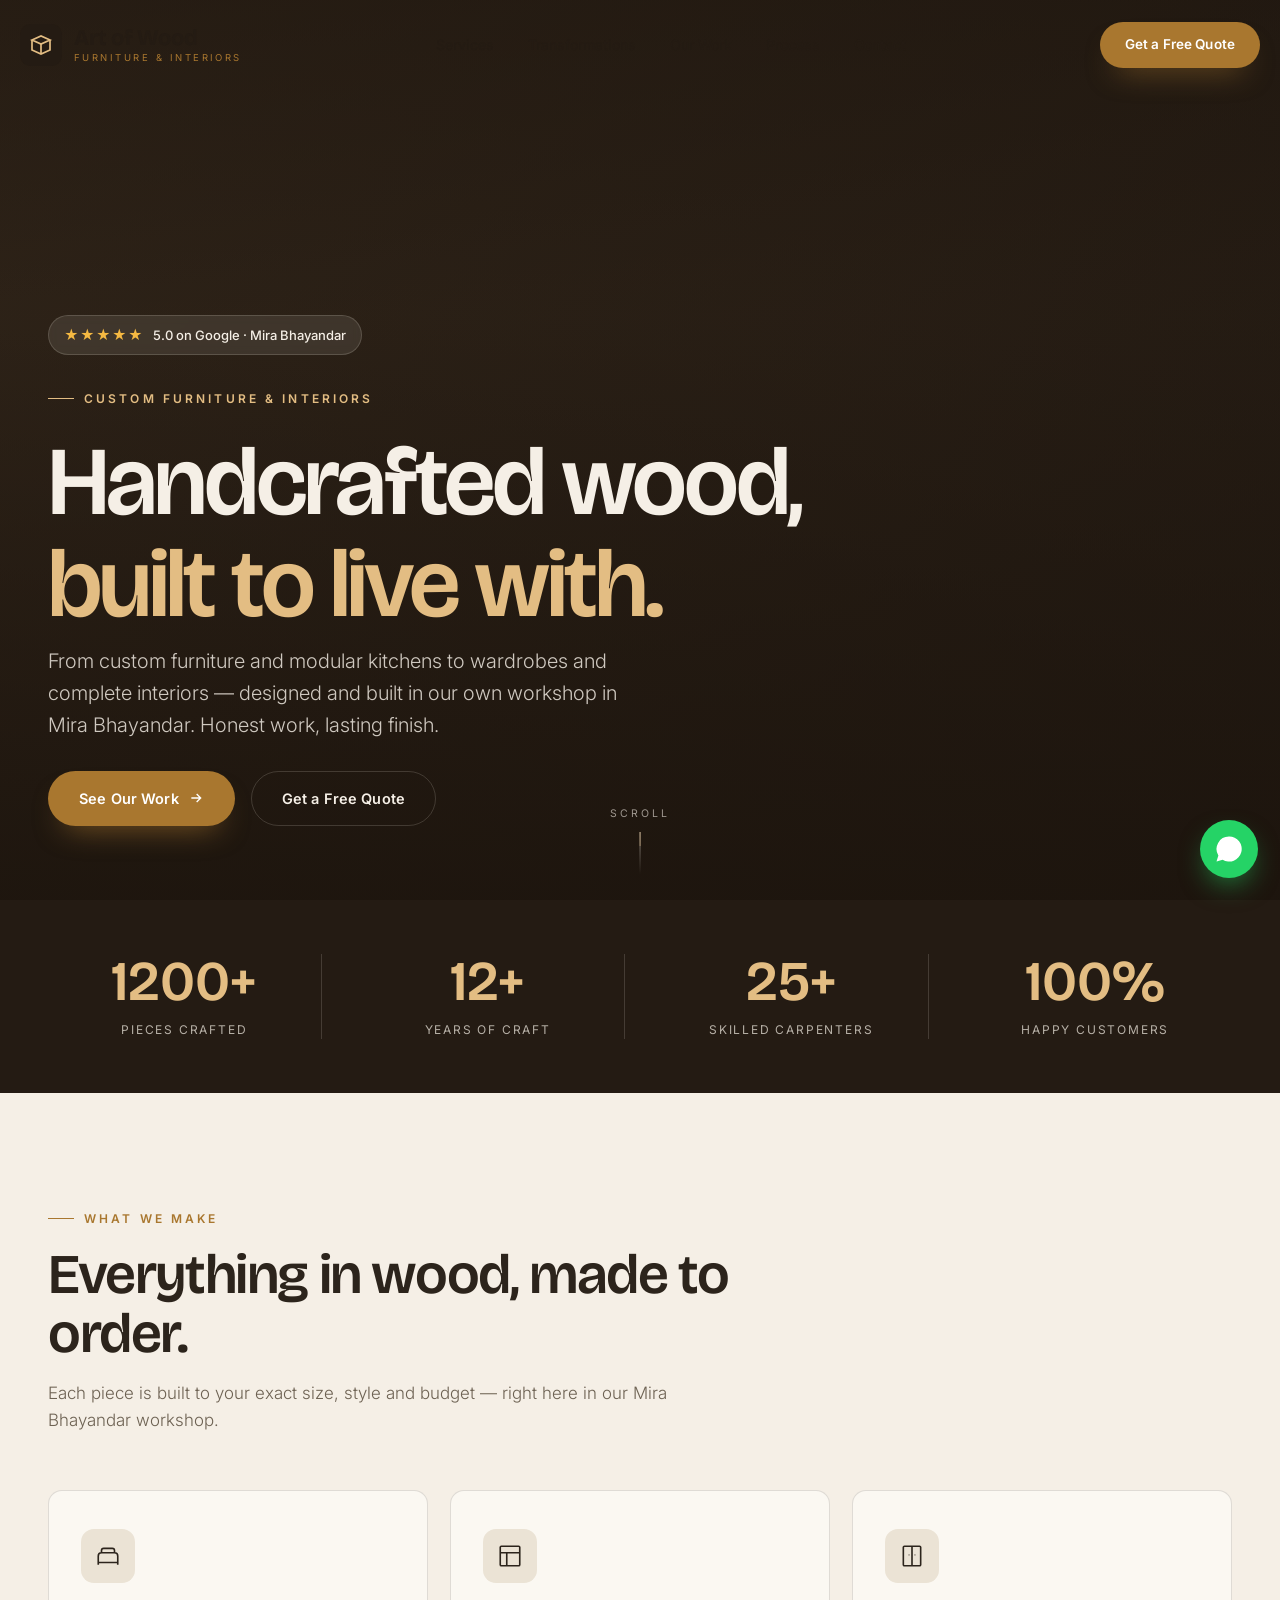
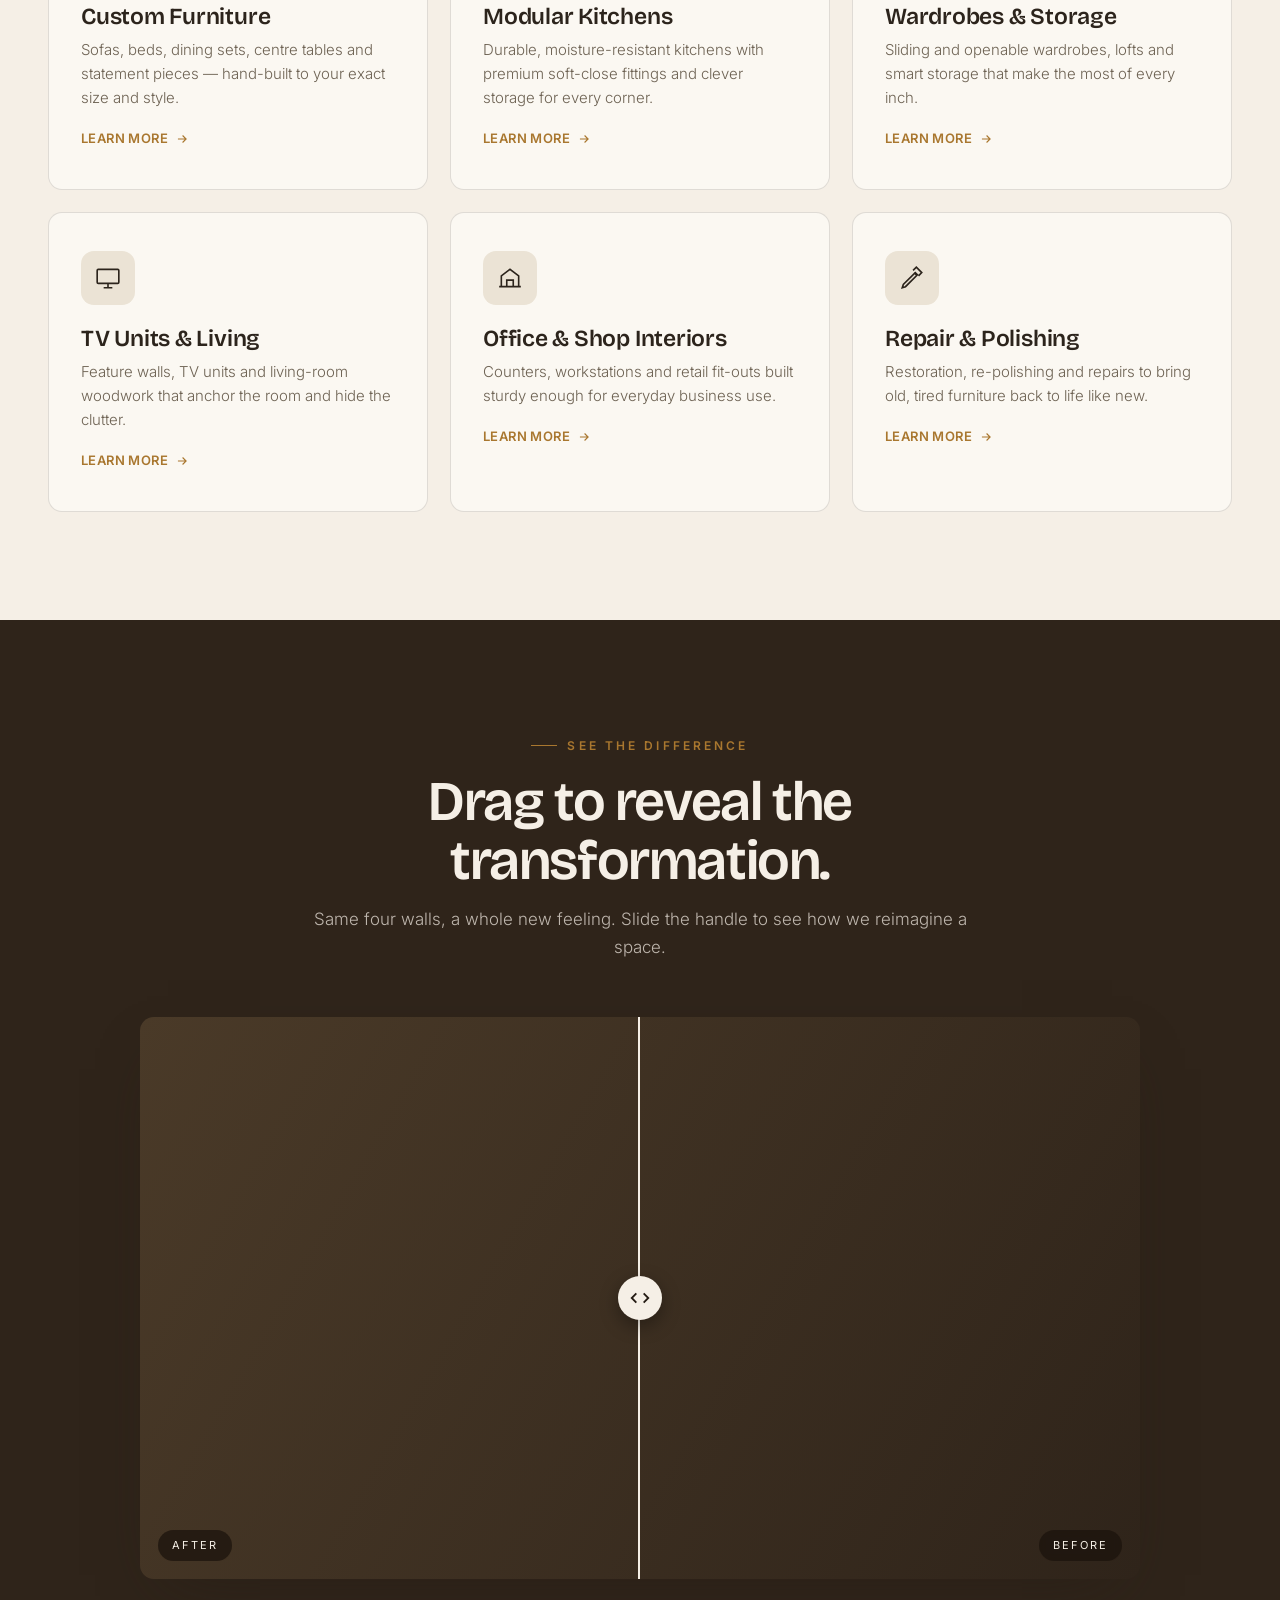
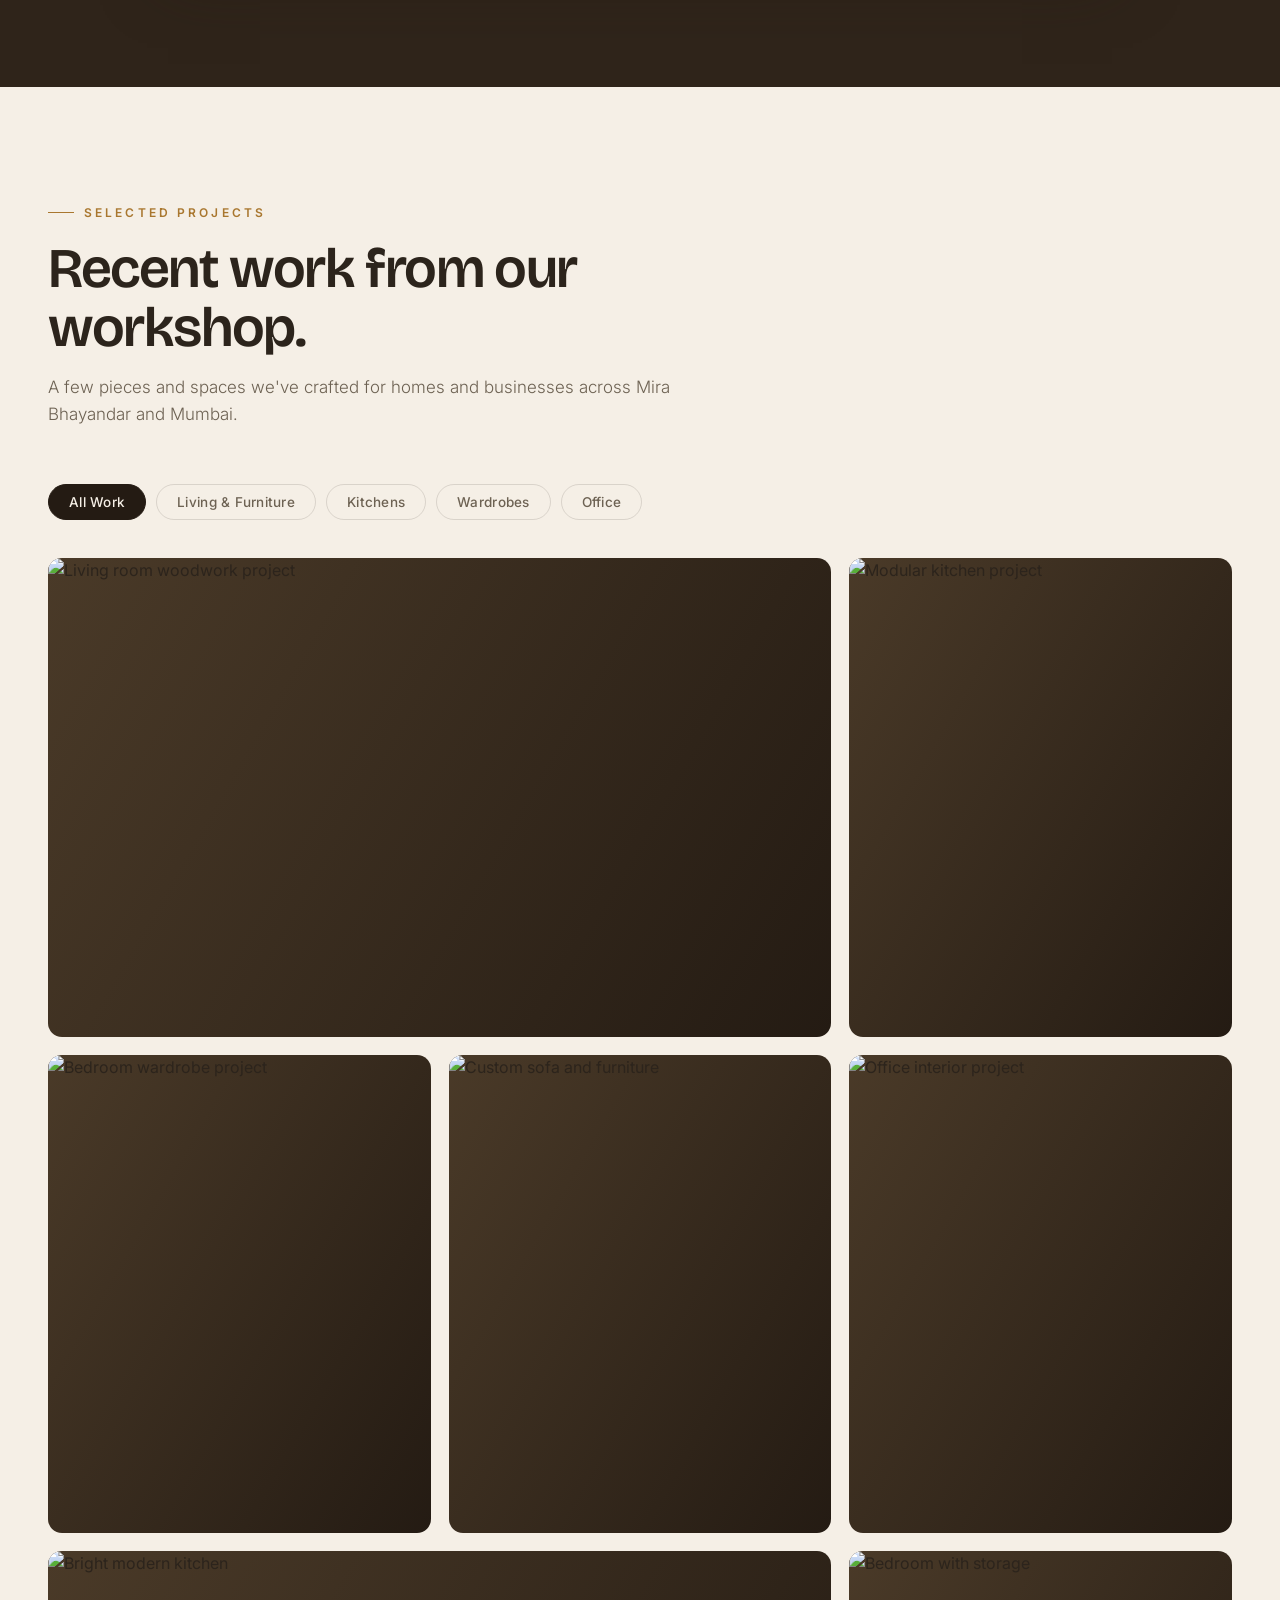
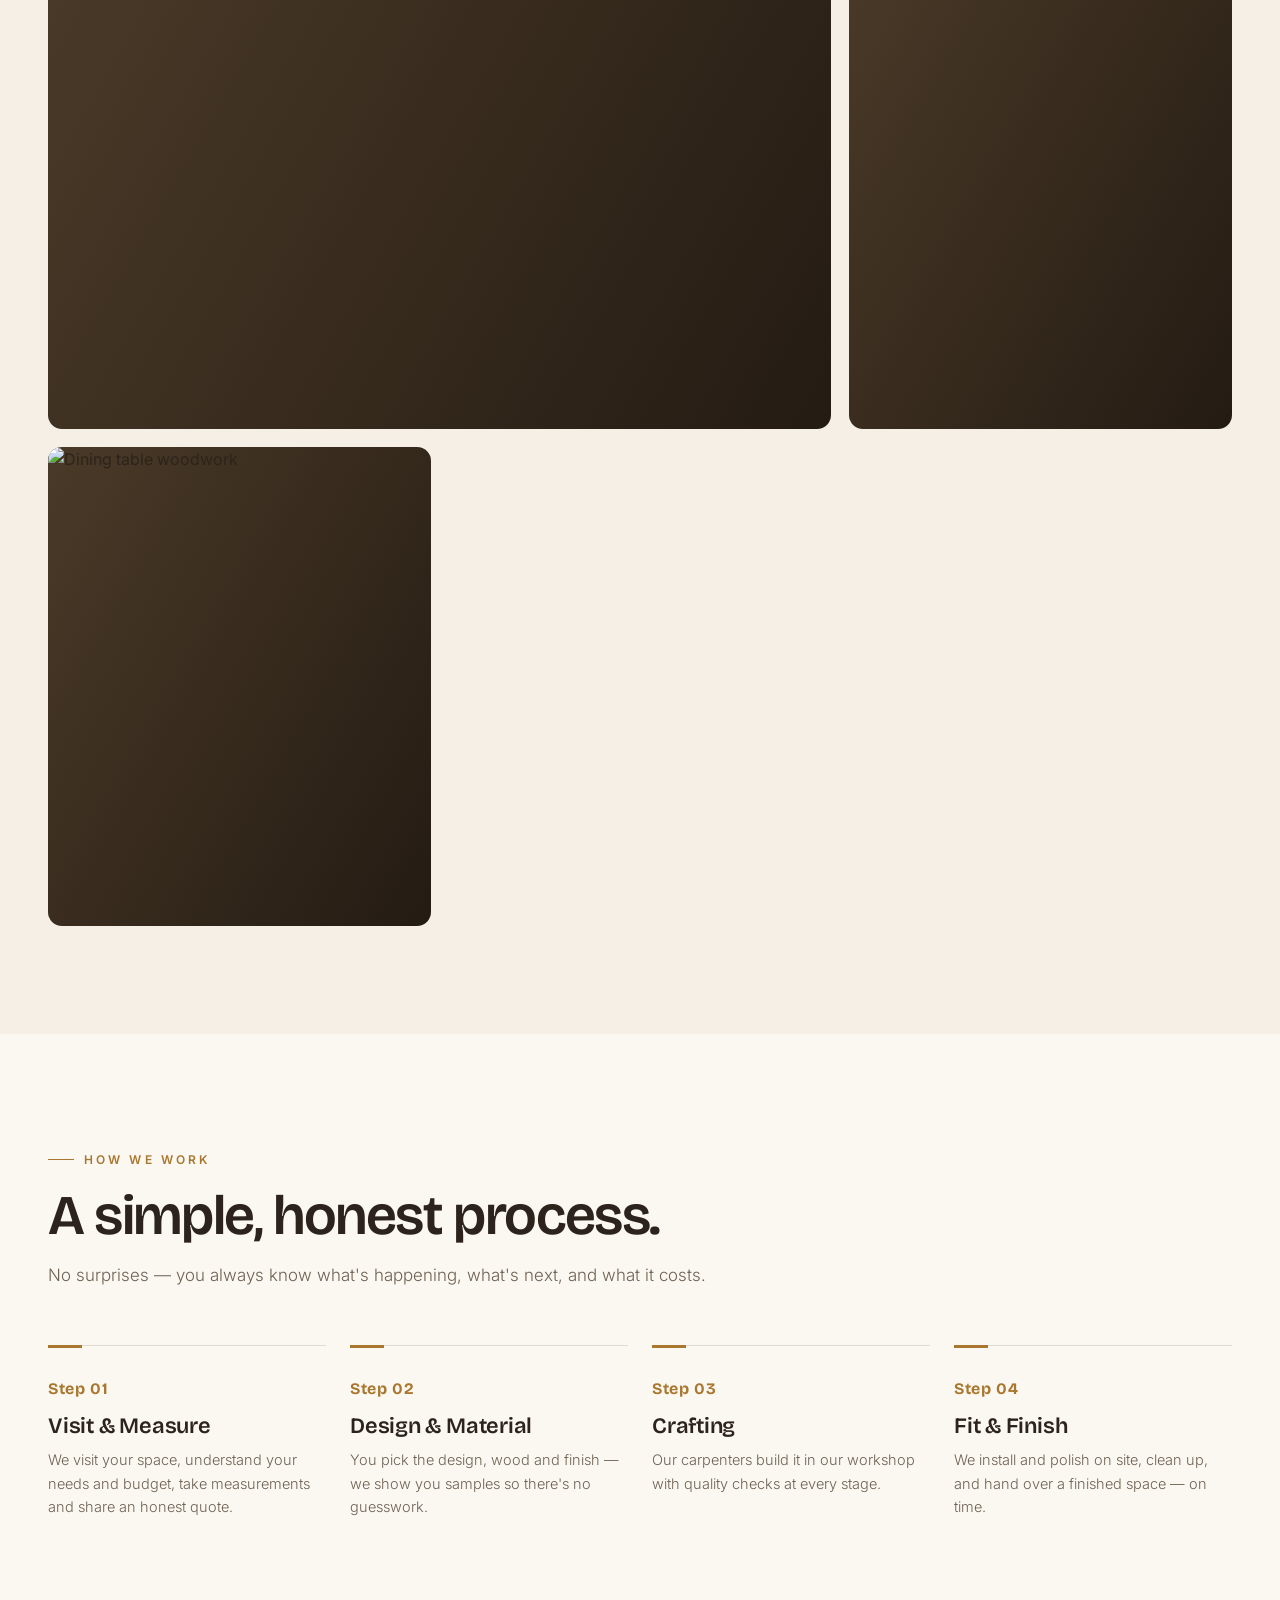
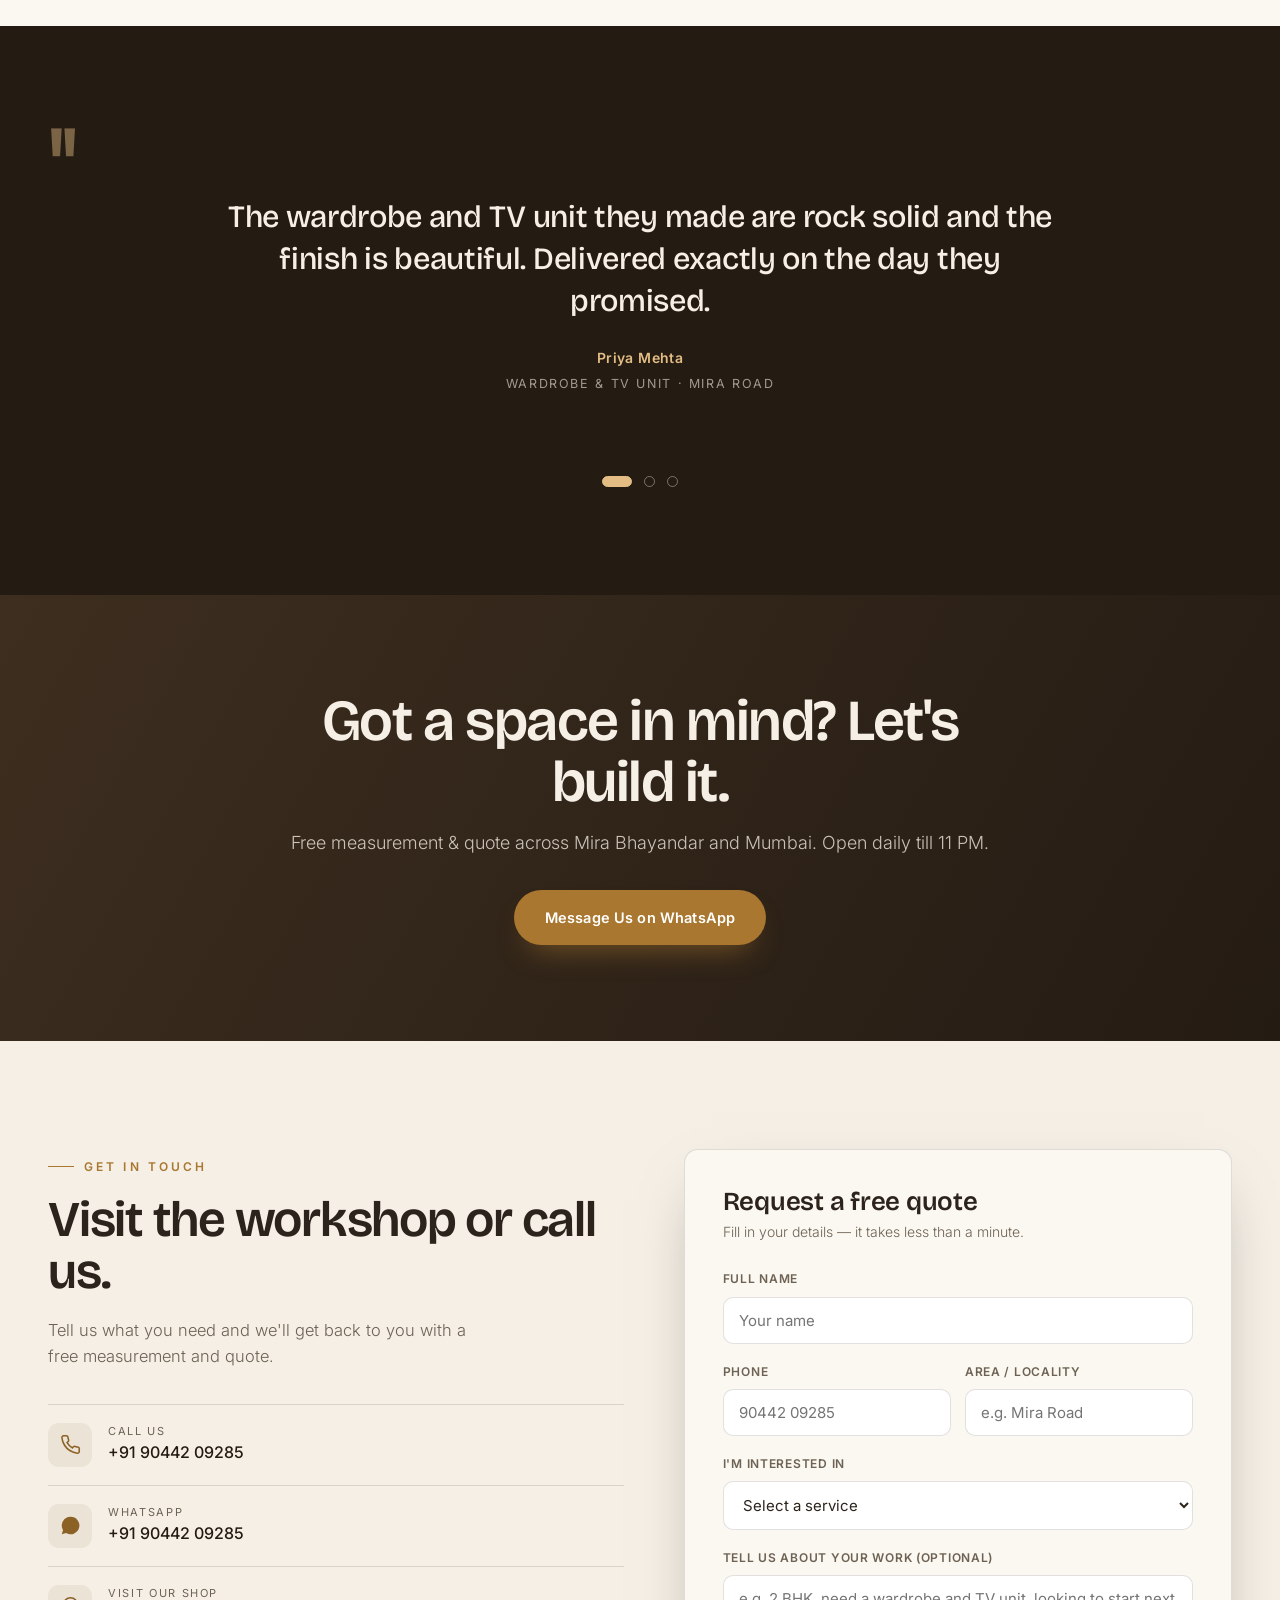
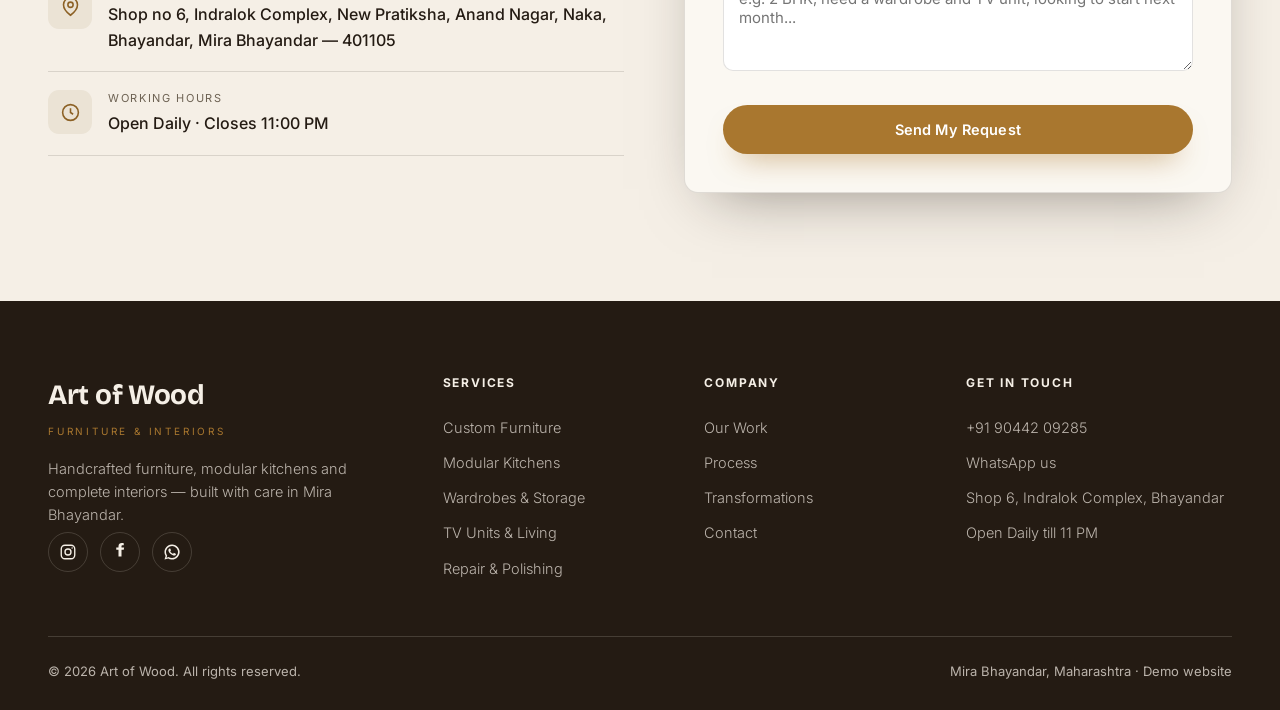
==== index.html @ 62e2a219 "Rename index (1).html to index.html" ====
<!DOCTYPE html>
<html lang="en">
<head>
<meta charset="UTF-8" />
<meta name="viewport" content="width=device-width, initial-scale=1.0" />
<title>Art of Wood — Custom Furniture & Interiors · Mira Bhayandar</title>
<meta name="description" content="Art of Wood — handcrafted custom furniture, modular kitchens, wardrobes and complete interiors. Built in our own workshop in Mira Bhayandar. Open daily till 11 PM." />

<!-- ============================================================
     ART OF WOOD — DEMO WEBSITE
     Editable cheezein:
     - Photos: har <img> ke src (Unsplash links) apni real project photos se replace karein
     - Email: abhi nahi diya — chaaho to contact section me add kar lena
     ============================================================ -->

<link rel="preconnect" href="https://fonts.googleapis.com">
<link rel="preconnect" href="https://fonts.gstatic.com" crossorigin>
<link href="https://fonts.googleapis.com/css2?family=Bricolage+Grotesque:opsz,wght@12..96,400;12..96,500;12..96,600;12..96,700;12..96,800&family=Inter:wght@300;400;500;600;700&display=swap" rel="stylesheet">

<style>
:root{
  --ink:#241b13;          /* dark walnut - dark sections */
  --ink-soft:#2f241a;
  --chalk:#f5efe6;        /* warm cream background */
  --chalk-2:#ebe3d5;
  --paper:#fbf8f2;
  --brass:#a9772f;        /* warm oak / brass accent */
  --brass-deep:#8c6125;
  --gold:#e3bd83;         /* highlight on dark bg */
  --sage:#7e8a6f;         /* muted olive */
  --clay:#bb6a3e;         /* warm clay */
  --text:#2c241c;
  --text-soft:#6d6253;
  --line:rgba(36,27,19,.13);
  --line-light:rgba(245,239,230,.16);
  --shadow:0 24px 60px -28px rgba(36,27,19,.5);
  --radius:14px;
  --maxw:1240px;
  --display:'Bricolage Grotesque',system-ui,sans-serif;
  --body:'Inter',system-ui,-apple-system,sans-serif;
}

*{margin:0;padding:0;box-sizing:border-box}
html{scroll-behavior:smooth}
body{
  font-family:var(--body);
  color:var(--text);
  background:var(--chalk);
  line-height:1.6;
  -webkit-font-smoothing:antialiased;
  overflow-x:hidden;
}
img{display:block;max-width:100%}
a{color:inherit;text-decoration:none}
.wrap{max-width:var(--maxw);margin:0 auto;padding:0 28px}
.eyebrow{
  font-size:12px;letter-spacing:.26em;text-transform:uppercase;
  font-weight:600;color:var(--brass);display:inline-flex;align-items:center;gap:10px;
}
.eyebrow::before{content:"";width:26px;height:1px;background:var(--brass);display:inline-block}
h1,h2,h3{font-family:var(--display);font-weight:600;line-height:1.05;letter-spacing:-.02em}
.display{font-family:var(--display)}

/* buttons */
.btn{
  display:inline-flex;align-items:center;justify-content:center;gap:9px;
  font-family:var(--body);font-weight:600;font-size:14.5px;letter-spacing:.01em;
  padding:15px 30px;border-radius:50px;cursor:pointer;border:1px solid transparent;
  transition:transform .35s cubic-bezier(.2,.8,.2,1),background .3s,color .3s,box-shadow .3s;
}
.btn:hover{transform:translateY(-2px)}
.btn-brass{background:var(--brass);color:#fff;box-shadow:0 16px 30px -16px rgba(169,119,47,.75)}
.btn-brass:hover{background:var(--brass-deep)}
.btn-ghost{background:transparent;border-color:currentColor;color:var(--ink)}
.btn-ghost:hover{background:var(--ink);color:var(--chalk);border-color:var(--ink)}
.btn-light{background:transparent;border-color:var(--line-light);color:var(--chalk)}
.btn-light:hover{background:var(--chalk);color:var(--ink)}

/* ---------- NAV ---------- */
header{position:fixed;top:0;left:0;right:0;z-index:90;transition:.4s}
.nav{display:flex;align-items:center;justify-content:space-between;padding:22px 0;transition:.4s}
header.scrolled{background:rgba(245,239,230,.92);backdrop-filter:blur(14px);border-bottom:1px solid var(--line)}
header.scrolled .nav{padding:14px 0}
.brand{display:flex;align-items:center;gap:12px}
.brand .logo{width:42px;height:42px;border-radius:11px;background:var(--ink);display:grid;place-items:center;flex-shrink:0}
.brand .logo svg{width:24px;height:24px;color:var(--gold)}
.brand .txt{display:flex;flex-direction:column;line-height:1}
.brand .name{font-family:var(--display);font-size:22px;font-weight:700;letter-spacing:-.01em;color:var(--ink)}
.brand .tag{font-size:9.5px;letter-spacing:.26em;text-transform:uppercase;color:var(--brass);margin-top:4px}
.nav-links{display:flex;align-items:center;gap:34px}
.nav-links a{font-size:14px;font-weight:500;color:var(--ink);position:relative;transition:.3s}
.nav-links a::after{content:"";position:absolute;left:0;bottom:-5px;width:0;height:1.5px;background:var(--brass);transition:.35s}
.nav-links a:hover{color:var(--brass-deep)}
.nav-links a:hover::after{width:100%}
.nav-cta{padding:11px 24px;font-size:13.5px}
.hamburger{display:none;flex-direction:column;gap:5px;background:none;border:none;cursor:pointer;padding:8px}
.hamburger span{width:24px;height:2px;background:var(--ink);transition:.3s;display:block}
.hamburger.open span:nth-child(1){transform:translateY(7px) rotate(45deg)}
.hamburger.open span:nth-child(2){opacity:0}
.hamburger.open span:nth-child(3){transform:translateY(-7px) rotate(-45deg)}

/* mobile drawer */
.drawer{position:fixed;inset:0;z-index:85;background:var(--ink);display:flex;flex-direction:column;
  align-items:center;justify-content:center;gap:8px;transform:translateY(-100%);transition:.55s cubic-bezier(.6,.05,.2,1);visibility:hidden}
.drawer.open{transform:translateY(0);visibility:visible}
.drawer a{font-family:var(--display);font-size:32px;font-weight:600;color:var(--chalk);padding:8px}
.drawer a:hover{color:var(--gold)}
.drawer .btn{margin-top:18px}

/* ---------- HERO ---------- */
.hero{position:relative;min-height:100vh;display:flex;align-items:flex-end;
  background:linear-gradient(120deg,#33271b,#241b13);overflow:hidden}
.hero-img{position:absolute;inset:0;object-fit:cover;width:100%;height:100%;opacity:.6}
.hero::after{content:"";position:absolute;inset:0;
  background:linear-gradient(180deg,rgba(28,20,13,.55) 0%,rgba(28,20,13,.22) 35%,rgba(28,20,13,.88) 100%)}
.hero-inner{position:relative;z-index:3;padding-bottom:74px;padding-top:140px;width:100%}
.hero .eyebrow{color:var(--gold)}
.hero .eyebrow::before{background:var(--gold)}
.hero h1{color:var(--chalk);font-size:clamp(44px,7.6vw,100px);margin:22px 0 10px;max-width:15ch;letter-spacing:-.03em}
.hero h1 em{font-style:normal;color:var(--gold)}
.hero p.lead{color:rgba(245,239,230,.82);font-size:clamp(16px,2vw,20px);max-width:50ch;font-weight:300;margin-bottom:30px}
.rating-chip{display:inline-flex;align-items:center;gap:9px;background:rgba(245,239,230,.1);
  border:1px solid var(--line-light);padding:8px 15px;border-radius:40px;margin-bottom:26px;backdrop-filter:blur(4px)}
.rating-chip .stars{color:#f5b942;font-size:14px;letter-spacing:1px}
.rating-chip span{color:var(--chalk);font-size:13px;font-weight:500}
.hero-cta{display:flex;gap:16px;flex-wrap:wrap}
.scroll-hint{position:absolute;left:50%;bottom:26px;transform:translateX(-50%);z-index:3;color:rgba(245,239,230,.6);
  font-size:10.5px;letter-spacing:.3em;text-transform:uppercase;display:flex;flex-direction:column;align-items:center;gap:9px}
.scroll-hint .dot{width:1px;height:42px;background:linear-gradient(rgba(245,239,230,.6),transparent);position:relative;overflow:hidden}
.scroll-hint .dot::after{content:"";position:absolute;top:0;left:0;width:1px;height:14px;background:var(--gold);animation:scrolldot 2s infinite}
@keyframes scrolldot{0%{top:-14px}100%{top:42px}}

/* ---------- STATS ---------- */
.stats{background:var(--ink);color:var(--chalk)}
.stats .wrap{display:grid;grid-template-columns:repeat(4,1fr);gap:30px;padding:54px 28px}
.stat{text-align:center;border-right:1px solid var(--line-light)}
.stat:last-child{border-right:none}
.stat .num{font-family:var(--display);font-weight:600;font-size:clamp(40px,5vw,56px);color:var(--gold);line-height:1}
.stat .lbl{font-size:12px;letter-spacing:.15em;text-transform:uppercase;color:rgba(245,239,230,.7);margin-top:10px}

/* ---------- SECTION GENERIC ---------- */
.section{padding:108px 0}
.section-head{max-width:700px;margin-bottom:56px}
.section-head h2{font-size:clamp(34px,5vw,56px);margin:18px 0 16px;letter-spacing:-.025em}
.section-head p{color:var(--text-soft);font-size:17px;font-weight:300}
.center{text-align:center;margin-left:auto;margin-right:auto}

/* ---------- SERVICES ---------- */
.svc-grid{display:grid;grid-template-columns:repeat(3,1fr);gap:22px}
.svc{background:var(--paper);border:1px solid var(--line);border-radius:var(--radius);padding:38px 32px;
  transition:.45s cubic-bezier(.2,.8,.2,1);position:relative;overflow:hidden}
.svc::before{content:"";position:absolute;left:0;top:0;height:3px;width:0;background:var(--brass);transition:.5s}
.svc:hover{transform:translateY(-6px);box-shadow:var(--shadow);border-color:transparent;background:#fff}
.svc:hover::before{width:100%}
.svc .ic{width:54px;height:54px;border-radius:13px;background:var(--chalk-2);display:grid;place-items:center;margin-bottom:22px;transition:.4s}
.svc:hover .ic{background:var(--brass);color:#fff}
.svc .ic svg{width:26px;height:26px;stroke-width:1.5}
.svc h3{font-size:23px;margin-bottom:9px;letter-spacing:-.01em}
.svc p{color:var(--text-soft);font-size:15px;font-weight:300}
.svc .more{margin-top:18px;font-size:13px;font-weight:600;letter-spacing:.03em;color:var(--brass);display:inline-flex;gap:7px;align-items:center;text-transform:uppercase}
.svc .more svg{transition:.3s}
.svc:hover .more svg{transform:translateX(5px)}

/* ---------- TRANSFORMATION / BEFORE-AFTER ---------- */
.transform{background:var(--ink-soft);color:var(--chalk)}
.transform .section-head h2{color:var(--chalk)}
.transform .section-head p{color:rgba(245,239,230,.72)}
.ba{position:relative;width:100%;max-width:1000px;margin:0 auto;aspect-ratio:16/9;border-radius:var(--radius);
  overflow:hidden;box-shadow:var(--shadow);user-select:none;touch-action:none;cursor:ew-resize;
  background:linear-gradient(120deg,#4a3a28,#2f241a)}
.ba img{position:absolute;inset:0;width:100%;height:100%;object-fit:cover;pointer-events:none}
.ba .after-wrap{position:absolute;inset:0;width:50%;overflow:hidden;border-right:2px solid var(--chalk)}
.ba .after-wrap img{width:auto}
.ba .lbl{position:absolute;bottom:18px;font-size:11px;letter-spacing:.18em;text-transform:uppercase;
  background:rgba(28,20,13,.74);color:var(--chalk);padding:7px 14px;border-radius:30px;backdrop-filter:blur(4px)}
.ba .lbl.before{right:18px}
.ba .lbl.after{left:18px}
.ba .handle{position:absolute;top:0;bottom:0;left:50%;width:44px;transform:translateX(-50%);display:grid;place-items:center;z-index:4}
.ba .handle .knob{width:44px;height:44px;border-radius:50%;background:var(--chalk);box-shadow:0 6px 18px rgba(0,0,0,.35);
  display:grid;place-items:center;color:var(--ink)}
.ba .handle .knob svg{width:22px;height:22px}

/* ---------- PORTFOLIO ---------- */
.filters{display:flex;flex-wrap:wrap;gap:10px;margin-bottom:38px}
.filters button{font-family:var(--body);font-size:13.5px;font-weight:500;letter-spacing:.02em;
  padding:9px 20px;border-radius:40px;border:1px solid var(--line);background:transparent;color:var(--text-soft);
  cursor:pointer;transition:.3s}
.filters button:hover{color:var(--ink);border-color:var(--ink)}
.filters button.active{background:var(--ink);color:var(--chalk);border-color:var(--ink)}
.gallery{display:grid;grid-template-columns:repeat(3,1fr);gap:18px}
.tile{position:relative;border-radius:var(--radius);overflow:hidden;aspect-ratio:4/5;cursor:pointer;
  background:linear-gradient(120deg,#cdbfa6,#ddd2bb)}
.tile.wide{grid-column:span 2;aspect-ratio:auto}
.tile img{width:100%;height:100%;object-fit:cover;transition:transform 1.1s cubic-bezier(.2,.8,.2,1)}
.tile:hover img{transform:scale(1.07)}
.tile .ov{position:absolute;inset:0;display:flex;flex-direction:column;justify-content:flex-end;padding:24px;
  background:linear-gradient(180deg,transparent 40%,rgba(28,20,13,.84));opacity:0;transition:.45s}
.tile:hover .ov{opacity:1}
.tile .ov .cat{font-size:11px;letter-spacing:.18em;text-transform:uppercase;color:var(--gold)}
.tile .ov h4{font-family:var(--display);font-weight:600;font-size:23px;color:var(--chalk);margin-top:5px}
.tile.hide{display:none}

/* ---------- PROCESS ---------- */
.process{background:var(--paper)}
.steps{display:grid;grid-template-columns:repeat(4,1fr);gap:24px}
.step{position:relative;padding-top:30px;border-top:1px solid var(--line)}
.step .no{font-family:var(--display);font-size:16px;color:var(--brass);font-weight:700;letter-spacing:.04em}
.step h3{font-size:22px;margin:14px 0 10px;letter-spacing:-.01em}
.step p{color:var(--text-soft);font-size:14.5px;font-weight:300}
.step::before{content:"";position:absolute;top:-1px;left:0;width:34px;height:3px;background:var(--brass)}

/* ---------- TESTIMONIALS ---------- */
.testi{background:var(--ink);color:var(--chalk);overflow:hidden}
.testi .quote-mark{font-family:var(--display);font-size:120px;line-height:.6;color:var(--gold);opacity:.45;height:62px}
.testi-track{position:relative;min-height:240px;max-width:840px;margin:0 auto;text-align:center}
.slide{position:absolute;inset:0;opacity:0;transition:.7s;transform:translateY(14px);pointer-events:none}
.slide.active{opacity:1;transform:translateY(0);pointer-events:auto}
.slide p{font-family:var(--display);font-weight:500;font-size:clamp(22px,3vw,31px);line-height:1.35;color:var(--chalk);letter-spacing:-.01em}
.slide .who{margin-top:26px;font-size:14px;letter-spacing:.03em}
.slide .who b{color:var(--gold);font-weight:600}
.slide .who span{color:rgba(245,239,230,.6);display:block;font-size:12.5px;letter-spacing:.13em;text-transform:uppercase;margin-top:4px}
.testi-nav{display:flex;justify-content:center;gap:12px;margin-top:40px}
.testi-nav button{width:11px;height:11px;border-radius:50%;border:1px solid rgba(245,239,230,.4);background:transparent;cursor:pointer;transition:.3s;padding:0}
.testi-nav button.active{background:var(--gold);border-color:var(--gold);width:30px;border-radius:30px}

/* ---------- CTA BAND ---------- */
.cta-band{position:relative;padding:96px 0;text-align:center;background:linear-gradient(120deg,#3d2e1f,#241b13);overflow:hidden}
.cta-band img{position:absolute;inset:0;width:100%;height:100%;object-fit:cover;opacity:.18}
.cta-band .wrap{position:relative;z-index:2}
.cta-band h2{font-size:clamp(34px,5vw,58px);color:var(--chalk);max-width:20ch;margin:0 auto 16px;letter-spacing:-.025em}
.cta-band p{color:rgba(245,239,230,.78);font-weight:300;font-size:18px;margin-bottom:32px}

/* ---------- CONTACT ---------- */
.contact-grid{display:grid;grid-template-columns:1.05fr 1fr;gap:60px;align-items:start}
.contact-info h2{font-size:clamp(32px,4.5vw,50px);margin:18px 0 18px;letter-spacing:-.025em}
.contact-info p.intro{color:var(--text-soft);font-size:16.5px;font-weight:300;margin-bottom:34px;max-width:44ch}
.info-row{display:flex;gap:16px;align-items:flex-start;padding:18px 0;border-top:1px solid var(--line)}
.info-row:last-child{border-bottom:1px solid var(--line)}
.info-row .ic{width:44px;height:44px;border-radius:11px;background:var(--chalk-2);display:grid;place-items:center;color:var(--brass-deep);flex-shrink:0}
.info-row .ic svg{width:21px;height:21px}
.info-row .t{font-size:11px;letter-spacing:.15em;text-transform:uppercase;color:var(--text-soft)}
.info-row .v{font-size:16px;font-weight:500;margin-top:3px;color:var(--ink)}
.info-row a.v{transition:.25s}
.info-row a.v:hover{color:var(--brass)}
.form{background:var(--paper);border:1px solid var(--line);border-radius:var(--radius);padding:38px;box-shadow:var(--shadow)}
.form h3{font-size:26px;margin-bottom:6px;letter-spacing:-.01em}
.form .sub{color:var(--text-soft);font-size:14px;margin-bottom:26px;font-weight:300}
.field{margin-bottom:18px}
.field label{display:block;font-size:12px;letter-spacing:.06em;text-transform:uppercase;color:var(--text-soft);margin-bottom:8px;font-weight:600}
.field input,.field select,.field textarea{
  width:100%;font-family:var(--body);font-size:15px;color:var(--text);background:#fff;
  border:1px solid var(--line);border-radius:10px;padding:13px 15px;transition:.25s;outline:none}
.field input:focus,.field select:focus,.field textarea:focus{border-color:var(--brass);box-shadow:0 0 0 3px rgba(169,119,47,.16)}
.field textarea{resize:vertical;min-height:96px}
.field.row{display:grid;grid-template-columns:1fr 1fr;gap:14px}
.field.row .field{margin:0}
.err{color:var(--clay);font-size:12.5px;margin-top:6px;display:none}
.field.invalid input,.field.invalid select{border-color:var(--clay)}
.field.invalid .err{display:block}
.form .btn{width:100%;margin-top:8px}
.form-success{display:none;text-align:center;padding:30px 10px}
.form-success.show{display:block}
.form-success .check{width:64px;height:64px;border-radius:50%;background:var(--sage);display:grid;place-items:center;margin:0 auto 18px}
.form-success .check svg{width:32px;height:32px;color:#fff}
.form-success h3{margin-bottom:8px}
.form-success p{color:var(--text-soft);font-weight:300}

/* ---------- FOOTER ---------- */
footer{background:var(--ink);color:rgba(245,239,230,.72);padding:72px 0 28px}
.foot-grid{display:grid;grid-template-columns:1.6fr 1fr 1fr 1.2fr;gap:40px;padding-bottom:50px;border-bottom:1px solid var(--line-light)}
.foot-brand .name{font-family:var(--display);font-size:28px;color:var(--chalk);font-weight:700;letter-spacing:-.01em}
.foot-brand .tag{font-size:10px;letter-spacing:.28em;text-transform:uppercase;color:var(--brass);margin:5px 0 18px}
.foot-brand p{font-weight:300;font-size:14.5px;max-width:34ch}
.foot-col h5{font-size:12px;letter-spacing:.15em;text-transform:uppercase;color:var(--chalk);margin-bottom:18px}
.foot-col a{display:block;font-size:14.5px;padding:6px 0;font-weight:300;transition:.3s}
.foot-col a:hover{color:var(--gold);padding-left:5px}
.socials{display:flex;gap:12px;margin-top:6px}
.socials a{width:40px;height:40px;border-radius:50%;border:1px solid var(--line-light);display:grid;place-items:center;color:var(--chalk);transition:.3s}
.socials a:hover{background:var(--brass);border-color:var(--brass)}
.socials svg{width:18px;height:18px}
.foot-bottom{display:flex;justify-content:space-between;align-items:center;padding-top:24px;font-size:13px;gap:16px;flex-wrap:wrap}

/* ---------- WHATSAPP FLOAT ---------- */
.wa{position:fixed;right:22px;bottom:22px;z-index:80;width:58px;height:58px;border-radius:50%;
  background:#25d366;display:grid;place-items:center;box-shadow:0 12px 28px -8px rgba(37,211,102,.6);
  transition:.35s;animation:wapulse 2.4s infinite}
.wa:hover{transform:scale(1.08)}
.wa svg{width:30px;height:30px;color:#fff}
@keyframes wapulse{0%{box-shadow:0 0 0 0 rgba(37,211,102,.5)}70%{box-shadow:0 0 0 16px rgba(37,211,102,0)}100%{box-shadow:0 0 0 0 rgba(37,211,102,0)}}

/* ---------- REVEAL ANIM ---------- */
.reveal{opacity:0;transform:translateY(34px);transition:.9s cubic-bezier(.2,.8,.2,1)}
.reveal.in{opacity:1;transform:none}

/* ---------- RESPONSIVE ---------- */
@media(max-width:1024px){
  .svc-grid{grid-template-columns:repeat(2,1fr)}
  .gallery{grid-template-columns:repeat(2,1fr)}
  .steps{grid-template-columns:repeat(2,1fr);gap:34px}
  .foot-grid{grid-template-columns:1fr 1fr}
}
@media(max-width:760px){
  .nav-links{display:none}
  .hamburger{display:flex}
  .nav-cta{display:none}
  .section{padding:74px 0}
  .stats .wrap{grid-template-columns:repeat(2,1fr);gap:34px 20px}
  .stat:nth-child(2){border-right:none}
  .svc-grid{grid-template-columns:1fr}
  .gallery{grid-template-columns:1fr}
  .tile.wide{grid-column:span 1}
  .contact-grid{grid-template-columns:1fr;gap:40px}
  .foot-grid{grid-template-columns:1fr;gap:34px}
  .foot-bottom{flex-direction:column;text-align:center}
  .field.row{grid-template-columns:1fr}
  .hero-inner{padding-bottom:90px}
}
@media(prefers-reduced-motion:reduce){
  *{animation:none!important;scroll-behavior:auto!important}
  .reveal{opacity:1;transform:none;transition:none}
}
</style>
</head>
<body>

<!-- ===== NAV ===== -->
<header id="header">
  <div class="wrap nav">
    <a href="#home" class="brand" aria-label="Art of Wood home">
      <span class="logo"><svg viewBox="0 0 24 24" fill="none" stroke="currentColor" stroke-width="1.7"><path d="M3 7l9-4 9 4-9 4-9-4z"/><path d="M3 7v10l9 4 9-4V7"/><path d="M12 11v10"/></svg></span>
      <span class="txt">
        <span class="name">Art of Wood</span>
        <span class="tag">Furniture & Interiors</span>
      </span>
    </a>
    <nav class="nav-links" aria-label="Primary">
      <a href="#services">Services</a>
      <a href="#transform">Transformations</a>
      <a href="#work">Our Work</a>
      <a href="#process">Process</a>
      <a href="#contact">Contact</a>
    </nav>
    <a href="#contact" class="btn btn-brass nav-cta">Get a Free Quote</a>
    <button class="hamburger" id="hamburger" aria-label="Open menu" aria-expanded="false">
      <span></span><span></span><span></span>
    </button>
  </div>
</header>

<!-- mobile drawer -->
<div class="drawer" id="drawer">
  <a href="#services">Services</a>
  <a href="#transform">Transformations</a>
  <a href="#work">Our Work</a>
  <a href="#process">Process</a>
  <a href="#contact">Contact</a>
  <a href="#contact" class="btn btn-brass">Get a Free Quote</a>
</div>

<!-- ===== HERO ===== -->
<section class="hero" id="home">
  <img class="hero-img" alt="Handcrafted wooden interior" loading="eager"
       src="https://images.unsplash.com/photo-1538688525198-9b88f6f53126?auto=format&fit=crop&w=1900&q=80"
       onerror="this.style.display='none'">
  <div class="wrap hero-inner">
    <div class="rating-chip">
      <span class="stars">★★★★★</span><span>5.0 on Google · Mira Bhayandar</span>
    </div>
    <div>
      <span class="eyebrow">Custom furniture & interiors</span>
      <h1>Handcrafted wood, <em>built to live with.</em></h1>
      <p class="lead">From custom furniture and modular kitchens to wardrobes and complete interiors — designed and built in our own workshop in Mira Bhayandar. Honest work, lasting finish.</p>
      <div class="hero-cta">
        <a href="#work" class="btn btn-brass">See Our Work
          <svg width="16" height="16" viewBox="0 0 24 24" fill="none" stroke="currentColor" stroke-width="2"><path d="M5 12h14M13 6l6 6-6 6"/></svg>
        </a>
        <a href="#contact" class="btn btn-light">Get a Free Quote</a>
      </div>
    </div>
  </div>
  <div class="scroll-hint"><span>Scroll</span><span class="dot"></span></div>
</section>

<!-- ===== STATS ===== -->
<section class="stats">
  <div class="wrap">
    <div class="stat"><div class="num" data-count="1200" data-suffix="+">0</div><div class="lbl">Pieces Crafted</div></div>
    <div class="stat"><div class="num" data-count="12" data-suffix="+">0</div><div class="lbl">Years of Craft</div></div>
    <div class="stat"><div class="num" data-count="25" data-suffix="+">0</div><div class="lbl">Skilled Carpenters</div></div>
    <div class="stat"><div class="num" data-count="100" data-suffix="%">0</div><div class="lbl">Happy Customers</div></div>
  </div>
</section>

<!-- ===== SERVICES ===== -->
<section class="section" id="services">
  <div class="wrap">
    <div class="section-head reveal">
      <span class="eyebrow">What we make</span>
      <h2>Everything in wood, made to order.</h2>
      <p>Each piece is built to your exact size, style and budget — right here in our Mira Bhayandar workshop.</p>
    </div>
    <div class="svc-grid">
      <article class="svc reveal">
        <div class="ic"><svg viewBox="0 0 24 24" fill="none" stroke="currentColor"><path d="M3 18v-6a3 3 0 0 1 3-3h12a3 3 0 0 1 3 3v6M3 18h18M3 18v2M21 18v2M6 9V7a2 2 0 0 1 2-2h8a2 2 0 0 1 2 2v2"/></svg></div>
        <h3>Custom Furniture</h3>
        <p>Sofas, beds, dining sets, centre tables and statement pieces — hand-built to your exact size and style.</p>
        <span class="more">Learn more <svg width="14" height="14" viewBox="0 0 24 24" fill="none" stroke="currentColor" stroke-width="2"><path d="M5 12h14M13 6l6 6-6 6"/></svg></span>
      </article>
      <article class="svc reveal">
        <div class="ic"><svg viewBox="0 0 24 24" fill="none" stroke="currentColor"><rect x="3" y="3" width="18" height="18" rx="1"/><path d="M3 9h18M9 9v12"/></svg></div>
        <h3>Modular Kitchens</h3>
        <p>Durable, moisture-resistant kitchens with premium soft-close fittings and clever storage for every corner.</p>
        <span class="more">Learn more <svg width="14" height="14" viewBox="0 0 24 24" fill="none" stroke="currentColor" stroke-width="2"><path d="M5 12h14M13 6l6 6-6 6"/></svg></span>
      </article>
      <article class="svc reveal">
        <div class="ic"><svg viewBox="0 0 24 24" fill="none" stroke="currentColor"><rect x="4" y="3" width="16" height="18" rx="1"/><path d="M12 3v18M9 11h.5M14.5 11h.5"/></svg></div>
        <h3>Wardrobes & Storage</h3>
        <p>Sliding and openable wardrobes, lofts and smart storage that make the most of every inch.</p>
        <span class="more">Learn more <svg width="14" height="14" viewBox="0 0 24 24" fill="none" stroke="currentColor" stroke-width="2"><path d="M5 12h14M13 6l6 6-6 6"/></svg></span>
      </article>
      <article class="svc reveal">
        <div class="ic"><svg viewBox="0 0 24 24" fill="none" stroke="currentColor"><rect x="2" y="4" width="20" height="13" rx="1"/><path d="M8 21h8M12 17v4"/></svg></div>
        <h3>TV Units & Living</h3>
        <p>Feature walls, TV units and living-room woodwork that anchor the room and hide the clutter.</p>
        <span class="more">Learn more <svg width="14" height="14" viewBox="0 0 24 24" fill="none" stroke="currentColor" stroke-width="2"><path d="M5 12h14M13 6l6 6-6 6"/></svg></span>
      </article>
      <article class="svc reveal">
        <div class="ic"><svg viewBox="0 0 24 24" fill="none" stroke="currentColor"><path d="M2 20h20M4 20V10l8-6 8 6v10M9 20v-6h6v6"/></svg></div>
        <h3>Office & Shop Interiors</h3>
        <p>Counters, workstations and retail fit-outs built sturdy enough for everyday business use.</p>
        <span class="more">Learn more <svg width="14" height="14" viewBox="0 0 24 24" fill="none" stroke="currentColor" stroke-width="2"><path d="M5 12h14M13 6l6 6-6 6"/></svg></span>
      </article>
      <article class="svc reveal">
        <div class="ic"><svg viewBox="0 0 24 24" fill="none" stroke="currentColor"><path d="M14 7l3 3M3 21l3-1 11-11-2-2L4 18l-1 3zM13 5l3-3 5 5-3 3"/></svg></div>
        <h3>Repair & Polishing</h3>
        <p>Restoration, re-polishing and repairs to bring old, tired furniture back to life like new.</p>
        <span class="more">Learn more <svg width="14" height="14" viewBox="0 0 24 24" fill="none" stroke="currentColor" stroke-width="2"><path d="M5 12h14M13 6l6 6-6 6"/></svg></span>
      </article>
    </div>
  </div>
</section>

<!-- ===== TRANSFORMATION / BEFORE-AFTER ===== -->
<section class="section transform" id="transform">
  <div class="wrap">
    <div class="section-head center reveal">
      <span class="eyebrow" style="justify-content:center">See the difference</span>
      <h2>Drag to reveal the transformation.</h2>
      <p>Same four walls, a whole new feeling. Slide the handle to see how we reimagine a space.</p>
    </div>
    <div class="ba reveal" id="ba">
      <!-- BEFORE (full) -->
      <img class="before" alt="Room before woodwork"
           src="https://images.unsplash.com/photo-1556912167-f556f1f39fdf?auto=format&fit=crop&w=1400&q=80"
           onerror="this.style.display='none'">
      <span class="lbl before">Before</span>
      <!-- AFTER (clipped) -->
      <div class="after-wrap" id="afterWrap">
        <img alt="Room after woodwork"
             src="https://images.unsplash.com/photo-1616594039964-ae9021a400a0?auto=format&fit=crop&w=1400&q=80"
             onerror="this.style.display='none'">
      </div>
      <span class="lbl after">After</span>
      <div class="handle" id="handle">
        <div class="knob"><svg viewBox="0 0 24 24" fill="none" stroke="currentColor" stroke-width="2"><path d="M8 7l-5 5 5 5M16 7l5 5-5 5"/></svg></div>
      </div>
    </div>
  </div>
</section>

<!-- ===== PORTFOLIO ===== -->
<section class="section" id="work">
  <div class="wrap">
    <div class="section-head reveal">
      <span class="eyebrow">Selected projects</span>
      <h2>Recent work from our workshop.</h2>
      <p>A few pieces and spaces we've crafted for homes and businesses across Mira Bhayandar and Mumbai.</p>
    </div>
    <div class="filters reveal" id="filters">
      <button class="active" data-filter="all">All Work</button>
      <button data-filter="living">Living & Furniture</button>
      <button data-filter="kitchen">Kitchens</button>
      <button data-filter="wardrobe">Wardrobes</button>
      <button data-filter="office">Office</button>
    </div>
    <div class="gallery" id="gallery">
      <div class="tile wide reveal" data-cat="living">
        <img alt="Living room woodwork project" src="https://images.unsplash.com/photo-1567767292278-a4f21aa2d36e?auto=format&fit=crop&w=1100&q=80" onerror="this.parentElement.style.background='linear-gradient(120deg,#4a3a28,#241b13)'">
        <div class="ov"><span class="cat">Living Room · Bhayandar</span><h4>The Warm Teak Living</h4></div>
      </div>
      <div class="tile reveal" data-cat="kitchen">
        <img alt="Modular kitchen project" src="https://images.unsplash.com/photo-1556909114-f6e7ad7d3136?auto=format&fit=crop&w=900&q=80" onerror="this.parentElement.style.background='linear-gradient(120deg,#4a3a28,#241b13)'">
        <div class="ov"><span class="cat">Kitchen · Mira Road</span><h4>Matte Galley Kitchen</h4></div>
      </div>
      <div class="tile reveal" data-cat="wardrobe">
        <img alt="Bedroom wardrobe project" src="https://images.unsplash.com/photo-1505693416388-ac5ce068fe85?auto=format&fit=crop&w=900&q=80" onerror="this.parentElement.style.background='linear-gradient(120deg,#4a3a28,#241b13)'">
        <div class="ov"><span class="cat">Wardrobe · Naigaon</span><h4>Sliding Oak Wardrobe</h4></div>
      </div>
      <div class="tile reveal" data-cat="living">
        <img alt="Custom sofa and furniture" src="https://images.unsplash.com/photo-1493809842364-78817add7ffb?auto=format&fit=crop&w=900&q=80" onerror="this.parentElement.style.background='linear-gradient(120deg,#4a3a28,#241b13)'">
        <div class="ov"><span class="cat">Furniture · Borivali</span><h4>Custom Sofa & Centre Table</h4></div>
      </div>
      <div class="tile reveal" data-cat="office">
        <img alt="Office interior project" src="https://images.unsplash.com/photo-1497366754035-f200968a6e72?auto=format&fit=crop&w=900&q=80" onerror="this.parentElement.style.background='linear-gradient(120deg,#4a3a28,#241b13)'">
        <div class="ov"><span class="cat">Office · Andheri</span><h4>Workstations & Counter</h4></div>
      </div>
      <div class="tile wide reveal" data-cat="kitchen">
        <img alt="Bright modern kitchen" src="https://images.unsplash.com/photo-1600585154340-be6161a56a0c?auto=format&fit=crop&w=1100&q=80" onerror="this.parentElement.style.background='linear-gradient(120deg,#4a3a28,#241b13)'">
        <div class="ov"><span class="cat">Kitchen · Dahisar</span><h4>The Island Kitchen</h4></div>
      </div>
      <div class="tile reveal" data-cat="wardrobe">
        <img alt="Bedroom with storage" src="https://images.unsplash.com/photo-1522771739844-6a9f6d5f14af?auto=format&fit=crop&w=900&q=80" onerror="this.parentElement.style.background='linear-gradient(120deg,#4a3a28,#241b13)'">
        <div class="ov"><span class="cat">Bedroom · Vasai</span><h4>Headboard & Storage Unit</h4></div>
      </div>
      <div class="tile reveal" data-cat="living">
        <img alt="Dining table woodwork" src="https://images.unsplash.com/photo-1617806118233-18e1de247200?auto=format&fit=crop&w=900&q=80" onerror="this.parentElement.style.background='linear-gradient(120deg,#4a3a28,#241b13)'">
        <div class="ov"><span class="cat">Dining · Thane</span><h4>Solid Wood Dining Set</h4></div>
      </div>
    </div>
  </div>
</section>

<!-- ===== PROCESS ===== -->
<section class="section process" id="process">
  <div class="wrap">
    <div class="section-head reveal">
      <span class="eyebrow">How we work</span>
      <h2>A simple, honest process.</h2>
      <p>No surprises — you always know what's happening, what's next, and what it costs.</p>
    </div>
    <div class="steps">
      <div class="step reveal"><div class="no">Step 01</div><h3>Visit & Measure</h3><p>We visit your space, understand your needs and budget, take measurements and share an honest quote.</p></div>
      <div class="step reveal"><div class="no">Step 02</div><h3>Design & Material</h3><p>You pick the design, wood and finish — we show you samples so there's no guesswork.</p></div>
      <div class="step reveal"><div class="no">Step 03</div><h3>Crafting</h3><p>Our carpenters build it in our workshop with quality checks at every stage.</p></div>
      <div class="step reveal"><div class="no">Step 04</div><h3>Fit & Finish</h3><p>We install and polish on site, clean up, and hand over a finished space — on time.</p></div>
    </div>
  </div>
</section>

<!-- ===== TESTIMONIALS ===== -->
<section class="section testi">
  <div class="wrap">
    <div class="quote-mark">"</div>
    <div class="testi-track" id="testiTrack">
      <div class="slide active">
        <p>The wardrobe and TV unit they made are rock solid and the finish is beautiful. Delivered exactly on the day they promised.</p>
        <div class="who"><b>Priya Mehta</b><span>Wardrobe & TV Unit · Mira Road</span></div>
      </div>
      <div class="slide">
        <p>Got our whole modular kitchen done from Art of Wood. Great quality wood, neat fittings, and very fair pricing.</p>
        <div class="who"><b>Rohan Shetty</b><span>Modular Kitchen · Bhayandar</span></div>
      </div>
      <div class="slide">
        <p>Honest people and skilled work. They restored our old dining set and it looks brand new. Highly recommended.</p>
        <div class="who"><b>Imran Khan</b><span>Furniture Restoration · Naigaon</span></div>
      </div>
    </div>
    <div class="testi-nav" id="testiNav">
      <button class="active" aria-label="Testimonial 1"></button>
      <button aria-label="Testimonial 2"></button>
      <button aria-label="Testimonial 3"></button>
    </div>
  </div>
</section>

<!-- ===== CTA BAND ===== -->
<section class="cta-band">
  <img alt="" aria-hidden="true" src="https://images.unsplash.com/photo-1601121141461-9d6647bca1ed?auto=format&fit=crop&w=1600&q=80" onerror="this.style.display='none'">
  <div class="wrap">
    <h2>Got a space in mind? Let's build it.</h2>
    <p>Free measurement & quote across Mira Bhayandar and Mumbai. Open daily till 11 PM.</p>
    <a href="https://wa.me/919044209285?text=Hi%20Art%20of%20Wood%2C%20I%27d%20like%20a%20free%20quote" target="_blank" rel="noopener" class="btn btn-brass">Message Us on WhatsApp</a>
  </div>
</section>

<!-- ===== CONTACT ===== -->
<section class="section" id="contact">
  <div class="wrap contact-grid">
    <div class="contact-info reveal">
      <span class="eyebrow">Get in touch</span>
      <h2>Visit the workshop or call us.</h2>
      <p class="intro">Tell us what you need and we'll get back to you with a free measurement and quote.</p>
      <div class="info-row">
        <div class="ic"><svg viewBox="0 0 24 24" fill="none" stroke="currentColor" stroke-width="1.8"><path d="M22 16.9v3a2 2 0 0 1-2.2 2 19.8 19.8 0 0 1-8.6-3 19.5 19.5 0 0 1-6-6 19.8 19.8 0 0 1-3-8.6A2 2 0 0 1 4.1 2h3a2 2 0 0 1 2 1.7c.1 1 .4 1.9.7 2.8a2 2 0 0 1-.5 2.1L8.1 9.9a16 16 0 0 0 6 6l1.3-1.3a2 2 0 0 1 2.1-.4c.9.3 1.8.6 2.8.7a2 2 0 0 1 1.7 2z"/></svg></div>
        <div><div class="t">Call us</div><a class="v" href="tel:+919044209285">+91 90442 09285</a></div>
      </div>
      <div class="info-row">
        <div class="ic"><svg viewBox="0 0 24 24" fill="currentColor"><path d="M12 2a10 10 0 0 0-8.5 15.2L2 22l4.9-1.5A10 10 0 1 0 12 2zm4.5 12c-.2-.1-1.4-.7-1.7-.8-.2-.1-.4-.1-.5.1l-.7.9c-.2.1-.3.2-.5 0a6.6 6.6 0 0 1-2-1.2 7.3 7.3 0 0 1-1.3-1.7c-.1-.2 0-.4.1-.5l.4-.4.3-.5v-.4l-.8-1.8c-.2-.5-.4-.4-.5-.4h-.5a1 1 0 0 0-.7.3c-.2.3-.9.9-.9 2.1s.9 2.4 1 2.6c.1.2 1.8 2.7 4.3 3.8 1.6.7 2.2.7 3 .6.5 0 1.4-.6 1.6-1.1.2-.6.2-1 .1-1.1 0-.1-.2-.2-.4-.3z"/></svg></div>
        <div><div class="t">WhatsApp</div><a class="v" href="https://wa.me/919044209285?text=Hi%20Art%20of%20Wood%2C%20I%27d%20like%20a%20free%20quote" target="_blank" rel="noopener">+91 90442 09285</a></div>
      </div>
      <div class="info-row">
        <div class="ic"><svg viewBox="0 0 24 24" fill="none" stroke="currentColor" stroke-width="1.8"><path d="M20 10c0 6-8 12-8 12s-8-6-8-12a8 8 0 0 1 16 0z"/><circle cx="12" cy="10" r="3"/></svg></div>
        <div><div class="t">Visit our shop</div><a class="v" href="https://www.google.com/maps/search/?api=1&query=8V38%2B93%20Mira%20Bhayandar" target="_blank" rel="noopener">Shop no 6, Indralok Complex, New Pratiksha, Anand Nagar, Naka, Bhayandar, Mira Bhayandar — 401105</a></div>
      </div>
      <div class="info-row">
        <div class="ic"><svg viewBox="0 0 24 24" fill="none" stroke="currentColor" stroke-width="1.8"><circle cx="12" cy="12" r="9"/><path d="M12 7v5l3 2"/></svg></div>
        <div><div class="t">Working hours</div><div class="v">Open Daily · Closes 11:00 PM</div></div>
      </div>
    </div>

    <div class="form reveal">
      <div id="formBox">
        <h3>Request a free quote</h3>
        <p class="sub">Fill in your details — it takes less than a minute.</p>
        <div class="field">
          <label for="name">Full name</label>
          <input type="text" id="name" placeholder="Your name">
          <div class="err">Please enter your name.</div>
        </div>
        <div class="field row">
          <div class="field">
            <label for="phone">Phone</label>
            <input type="tel" id="phone" placeholder="90442 09285">
            <div class="err">Enter a valid 10-digit number.</div>
          </div>
          <div class="field">
            <label for="area">Area / Locality</label>
            <input type="text" id="area" placeholder="e.g. Mira Road">
          </div>
        </div>
        <div class="field">
          <label for="service">I'm interested in</label>
          <select id="service">
            <option value="">Select a service</option>
            <option>Custom Furniture</option>
            <option>Modular Kitchen</option>
            <option>Wardrobe & Storage</option>
            <option>TV Unit & Living</option>
            <option>Office / Shop Interior</option>
            <option>Repair & Polishing</option>
          </select>
          <div class="err">Please choose a service.</div>
        </div>
        <div class="field">
          <label for="msg">Tell us about your work (optional)</label>
          <textarea id="msg" placeholder="e.g. 2 BHK, need a wardrobe and TV unit, looking to start next month..."></textarea>
        </div>
        <button class="btn btn-brass" id="submitBtn" type="button">Send My Request</button>
      </div>
      <div class="form-success" id="formSuccess">
        <div class="check"><svg viewBox="0 0 24 24" fill="none" stroke="currentColor" stroke-width="2.5"><path d="M5 13l4 4L19 7"/></svg></div>
        <h3>Thank you!</h3>
        <p>Your request has been received. We'll call you back soon — or message us on WhatsApp for a faster reply.</p>
      </div>
    </div>
  </div>
</section>

<!-- ===== FOOTER ===== -->
<footer>
  <div class="wrap">
    <div class="foot-grid">
      <div class="foot-brand">
        <div class="name">Art of Wood</div>
        <div class="tag">Furniture & Interiors</div>
        <p>Handcrafted furniture, modular kitchens and complete interiors — built with care in Mira Bhayandar.</p>
        <div class="socials">
          <a href="#" aria-label="Instagram"><svg viewBox="0 0 24 24" fill="none" stroke="currentColor" stroke-width="1.8"><rect x="3" y="3" width="18" height="18" rx="5"/><circle cx="12" cy="12" r="4"/><circle cx="17.5" cy="6.5" r="1" fill="currentColor" stroke="none"/></svg></a>
          <a href="#" aria-label="Facebook"><svg viewBox="0 0 24 24" fill="currentColor"><path d="M14 9h3l.5-3H14V4.5c0-.8.3-1.5 1.5-1.5H17V.2C16.5.1 15.4 0 14.3 0 11.9 0 10 1.5 10 4.2V6H7v3h3v9h4z"/></svg></a>
          <a href="https://wa.me/919044209285" target="_blank" rel="noopener" aria-label="WhatsApp"><svg viewBox="0 0 24 24" fill="currentColor"><path d="M12 2a10 10 0 0 0-8.5 15.2L2 22l4.9-1.5A10 10 0 1 0 12 2zm0 18a8 8 0 0 1-4.1-1.1l-.3-.2-2.9.9.9-2.8-.2-.3A8 8 0 1 1 12 20zm4.5-6c-.2-.1-1.4-.7-1.7-.8-.2-.1-.4-.1-.5.1l-.7.9c-.2.1-.3.2-.5 0a6.6 6.6 0 0 1-2-1.2 7.3 7.3 0 0 1-1.3-1.7c-.1-.2 0-.4.1-.5l.4-.4.3-.5v-.4l-.8-1.8c-.2-.5-.4-.4-.5-.4h-.5a1 1 0 0 0-.7.3c-.2.3-.9.9-.9 2.1s.9 2.4 1 2.6c.1.2 1.8 2.7 4.3 3.8 1.6.7 2.2.7 3 .6.5 0 1.4-.6 1.6-1.1.2-.6.2-1 .1-1.1 0-.1-.2-.2-.4-.3z"/></svg></a>
        </div>
      </div>
      <div class="foot-col">
        <h5>Services</h5>
        <a href="#services">Custom Furniture</a>
        <a href="#services">Modular Kitchens</a>
        <a href="#services">Wardrobes & Storage</a>
        <a href="#services">TV Units & Living</a>
        <a href="#services">Repair & Polishing</a>
      </div>
      <div class="foot-col">
        <h5>Company</h5>
        <a href="#work">Our Work</a>
        <a href="#process">Process</a>
        <a href="#transform">Transformations</a>
        <a href="#contact">Contact</a>
      </div>
      <div class="foot-col">
        <h5>Get in touch</h5>
        <a href="tel:+919044209285">+91 90442 09285</a>
        <a href="https://wa.me/919044209285" target="_blank" rel="noopener">WhatsApp us</a>
        <a href="https://www.google.com/maps/search/?api=1&query=8V38%2B93%20Mira%20Bhayandar" target="_blank" rel="noopener">Shop 6, Indralok Complex, Bhayandar</a>
        <a href="#contact">Open Daily till 11 PM</a>
      </div>
    </div>
    <div class="foot-bottom">
      <span>© <span id="year">2025</span> Art of Wood. All rights reserved.</span>
      <span>Mira Bhayandar, Maharashtra · Demo website</span>
    </div>
  </div>
</footer>

<!-- WhatsApp float -->
<a class="wa" href="https://wa.me/919044209285?text=Hi%20Art%20of%20Wood%2C%20I%27d%20like%20a%20free%20quote" target="_blank" rel="noopener" aria-label="Chat on WhatsApp">
  <svg viewBox="0 0 24 24" fill="currentColor"><path d="M12 2a10 10 0 0 0-8.5 15.2L2 22l4.9-1.5A10 10 0 1 0 12 2zm4.5 12c-.2-.1-1.4-.7-1.7-.8-.2-.1-.4-.1-.5.1l-.7.9c-.2.1-.3.2-.5 0a6.6 6.6 0 0 1-2-1.2 7.3 7.3 0 0 1-1.3-1.7c-.1-.2 0-.4.1-.5l.4-.4.3-.5v-.4l-.8-1.8c-.2-.5-.4-.4-.5-.4h-.5a1 1 0 0 0-.7.3c-.2.3-.9.9-.9 2.1s.9 2.4 1 2.6c.1.2 1.8 2.7 4.3 3.8 1.6.7 2.2.7 3 .6.5 0 1.4-.6 1.6-1.1.2-.6.2-1 .1-1.1 0-.1-.2-.2-.4-.3z"/></svg>
</a>

<script>
/* ---- year ---- */
document.getElementById('year').textContent = new Date().getFullYear();

/* ---- nav scroll bg ---- */
const header = document.getElementById('header');
addEventListener('scroll',()=>header.classList.toggle('scrolled', scrollY>40));

/* ---- mobile drawer ---- */
const burger = document.getElementById('hamburger');
const drawer = document.getElementById('drawer');
function toggleMenu(open){
  drawer.classList.toggle('open', open);
  burger.classList.toggle('open', open);
  burger.setAttribute('aria-expanded', open);
  document.body.style.overflow = open ? 'hidden' : '';
}
burger.addEventListener('click',()=>toggleMenu(!drawer.classList.contains('open')));
drawer.querySelectorAll('a').forEach(a=>a.addEventListener('click',()=>toggleMenu(false)));

/* ---- reveal on scroll ---- */
const revIO = new IntersectionObserver((es)=>{
  es.forEach(e=>{ if(e.isIntersecting){ e.target.classList.add('in'); revIO.unobserve(e.target);} });
},{threshold:.12});
document.querySelectorAll('.reveal').forEach(el=>revIO.observe(el));

/* ---- count up ---- */
function animateCount(el){
  const target = +el.dataset.count; const suffix = el.dataset.suffix || ''; const dur=1600; const start=performance.now();
  function tick(now){
    const p = Math.min((now-start)/dur,1);
    const eased = 1-Math.pow(1-p,3);
    el.textContent = Math.round(eased*target) + suffix;
    if(p<1) requestAnimationFrame(tick);
  }
  requestAnimationFrame(tick);
}
const countIO = new IntersectionObserver((es)=>{
  es.forEach(e=>{ if(e.isIntersecting){ animateCount(e.target); countIO.unobserve(e.target);} });
},{threshold:.5});
document.querySelectorAll('[data-count]').forEach(el=>countIO.observe(el));

/* ---- portfolio filter ---- */
const filterBtns = document.querySelectorAll('#filters button');
const tiles = document.querySelectorAll('#gallery .tile');
filterBtns.forEach(btn=>btn.addEventListener('click',()=>{
  filterBtns.forEach(b=>b.classList.remove('active'));
  btn.classList.add('active');
  const f = btn.dataset.filter;
  tiles.forEach(t=>{
    const show = f==='all' || t.dataset.cat===f;
    t.classList.toggle('hide', !show);
  });
}));

/* ---- before / after slider ---- */
(function(){
  const ba = document.getElementById('ba');
  const afterWrap = document.getElementById('afterWrap');
  const handle = document.getElementById('handle');
  if(!ba) return;
  let dragging=false;
  function setPos(clientX){
    const r = ba.getBoundingClientRect();
    let x = (clientX - r.left)/r.width;
    x = Math.max(0.02, Math.min(0.98, x));
    afterWrap.style.width = (x*100)+'%';
    handle.style.left = (x*100)+'%';
  }
  const start=()=>dragging=true;
  const end=()=>dragging=false;
  const move=(e)=>{ if(!dragging) return; const cx = e.touches?e.touches[0].clientX:e.clientX; setPos(cx); };
  ba.addEventListener('mousedown',(e)=>{start();setPos(e.clientX);});
  ba.addEventListener('touchstart',(e)=>{start();setPos(e.touches[0].clientX);},{passive:true});
  addEventListener('mousemove',move);
  addEventListener('touchmove',move,{passive:true});
  addEventListener('mouseup',end);
  addEventListener('touchend',end);
})();

/* ---- testimonials ---- */
(function(){
  const slides = document.querySelectorAll('.testi .slide');
  const dots = document.querySelectorAll('#testiNav button');
  let i=0, timer;
  function go(n){
    i=(n+slides.length)%slides.length;
    slides.forEach((s,k)=>s.classList.toggle('active',k===i));
    dots.forEach((d,k)=>d.classList.toggle('active',k===i));
  }
  dots.forEach((d,k)=>d.addEventListener('click',()=>{go(k);reset();}));
  function reset(){ clearInterval(timer); timer=setInterval(()=>go(i+1),5500); }
  reset();
})();

/* ---- form validation (demo) ---- */
(function(){
  const btn = document.getElementById('submitBtn');
  if(!btn) return;
  const setErr=(id,bad)=>document.getElementById(id).closest('.field').classList.toggle('invalid',bad);
  btn.addEventListener('click',()=>{
    const name=document.getElementById('name');
    const phone=document.getElementById('phone');
    const service=document.getElementById('service');
    const nameBad = name.value.trim().length<2;
    const phoneBad = !/^\d{10}$/.test(phone.value.replace(/\D/g,''));
    const svcBad = service.value==='';
    setErr('name',nameBad); setErr('phone',phoneBad); setErr('service',svcBad);
    if(nameBad||phoneBad||svcBad) return;
    // NOTE: demo only — real leads ke liye Formspree/Google Form/backend connect karein
    document.getElementById('formBox').style.display='none';
    document.getElementById('formSuccess').classList.add('show');
  });
})();
</script>
</body>
</html>
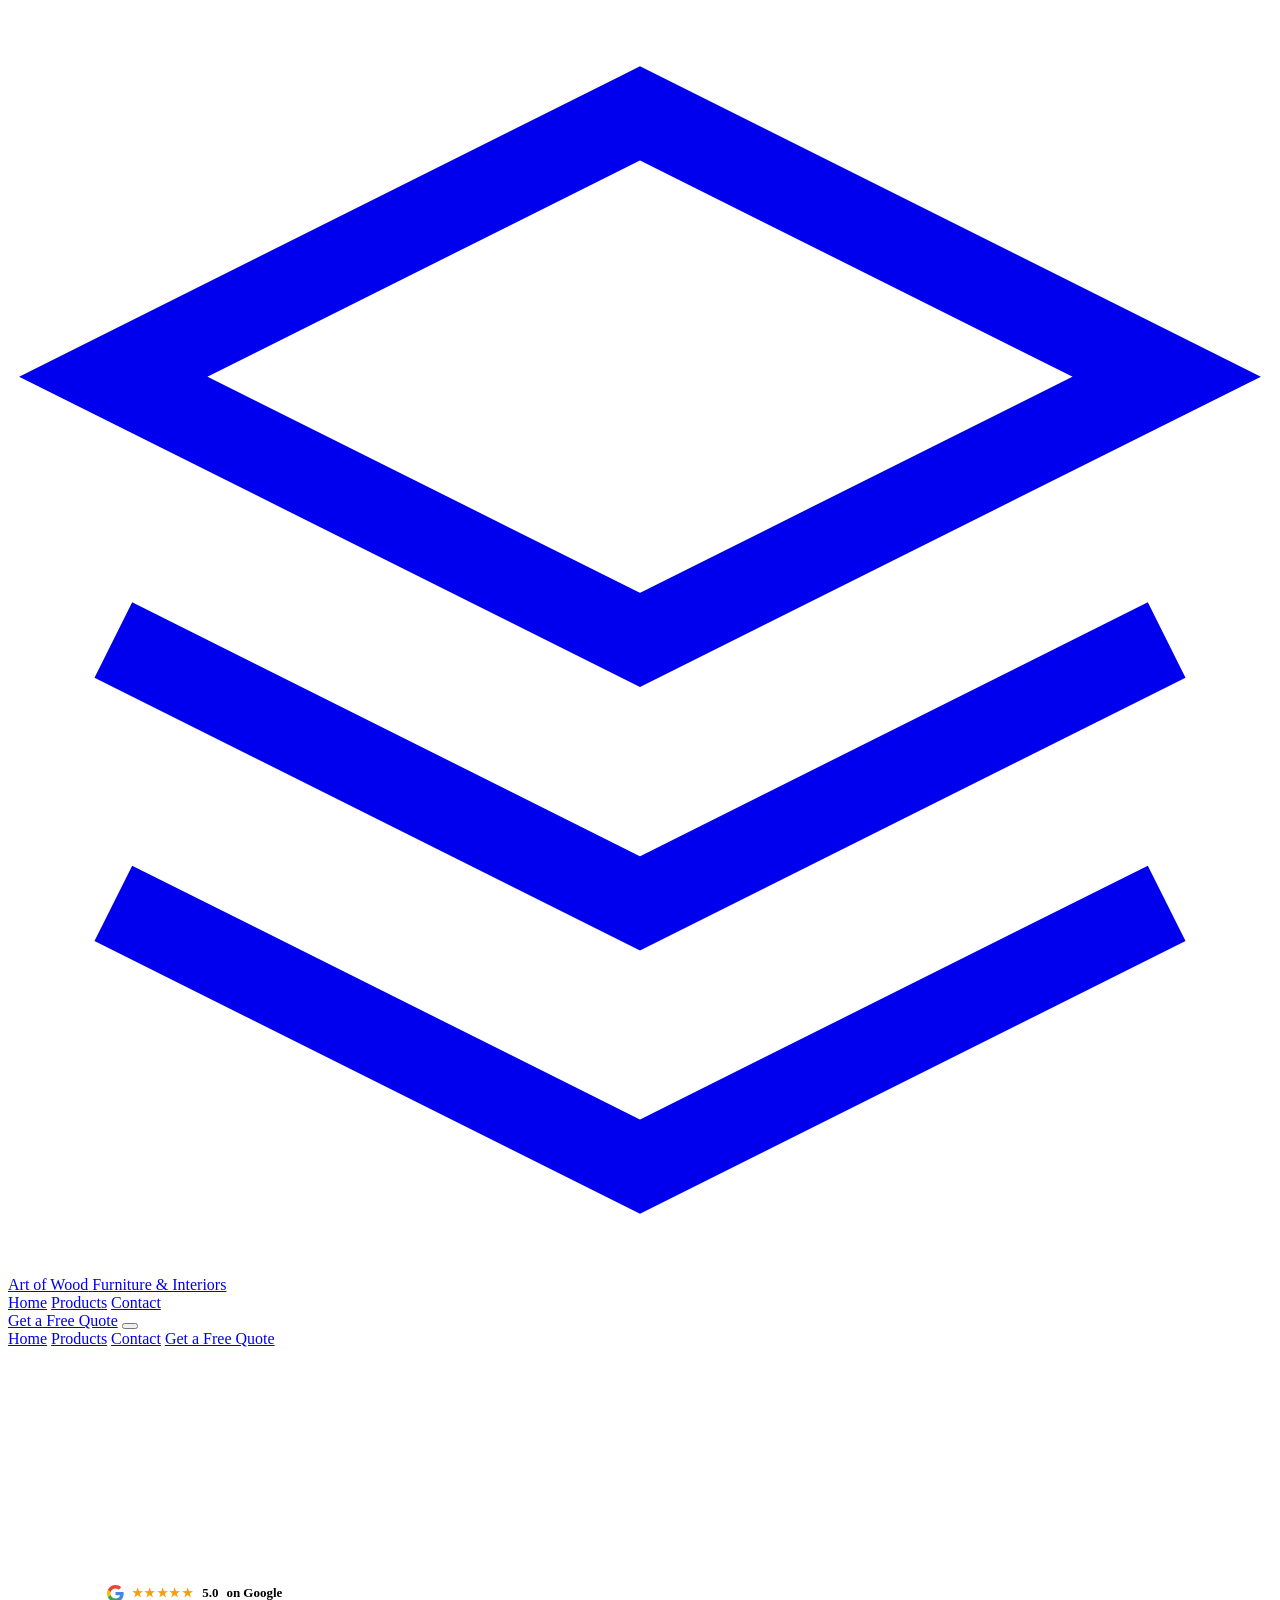
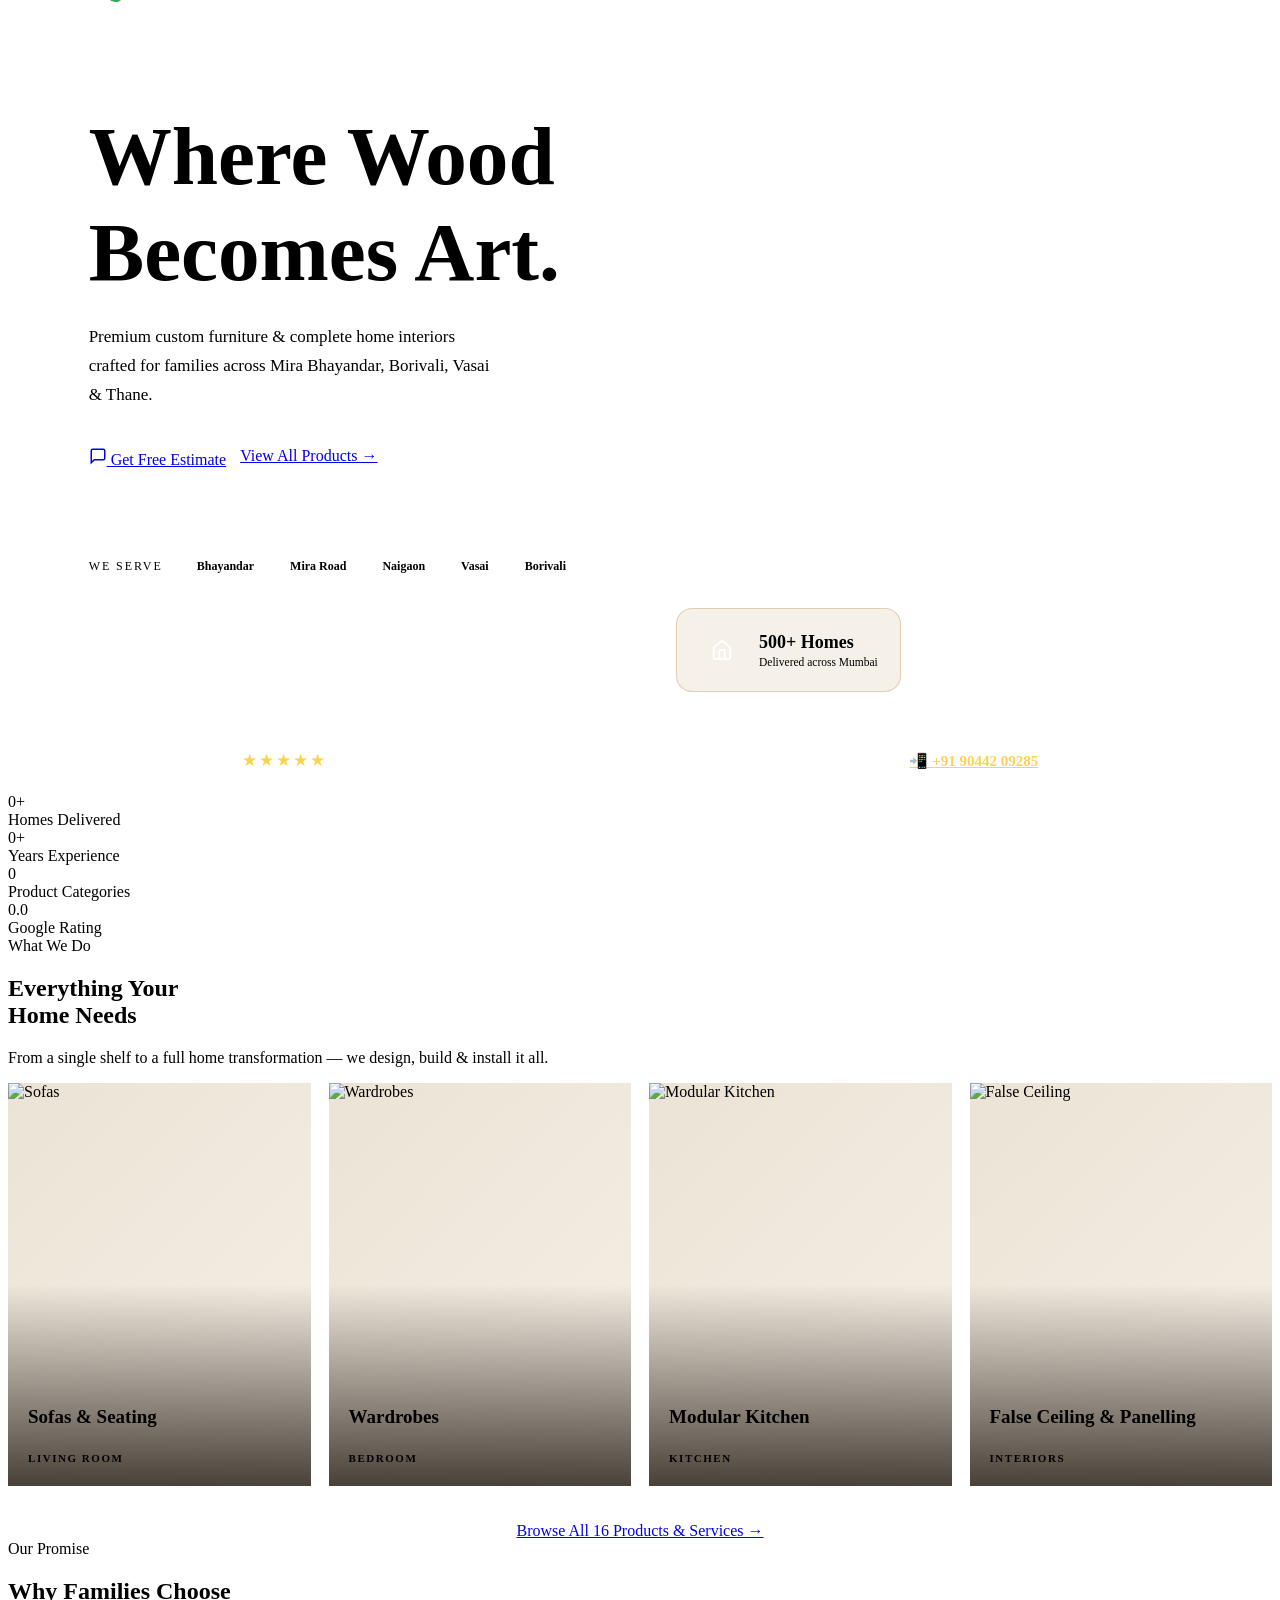
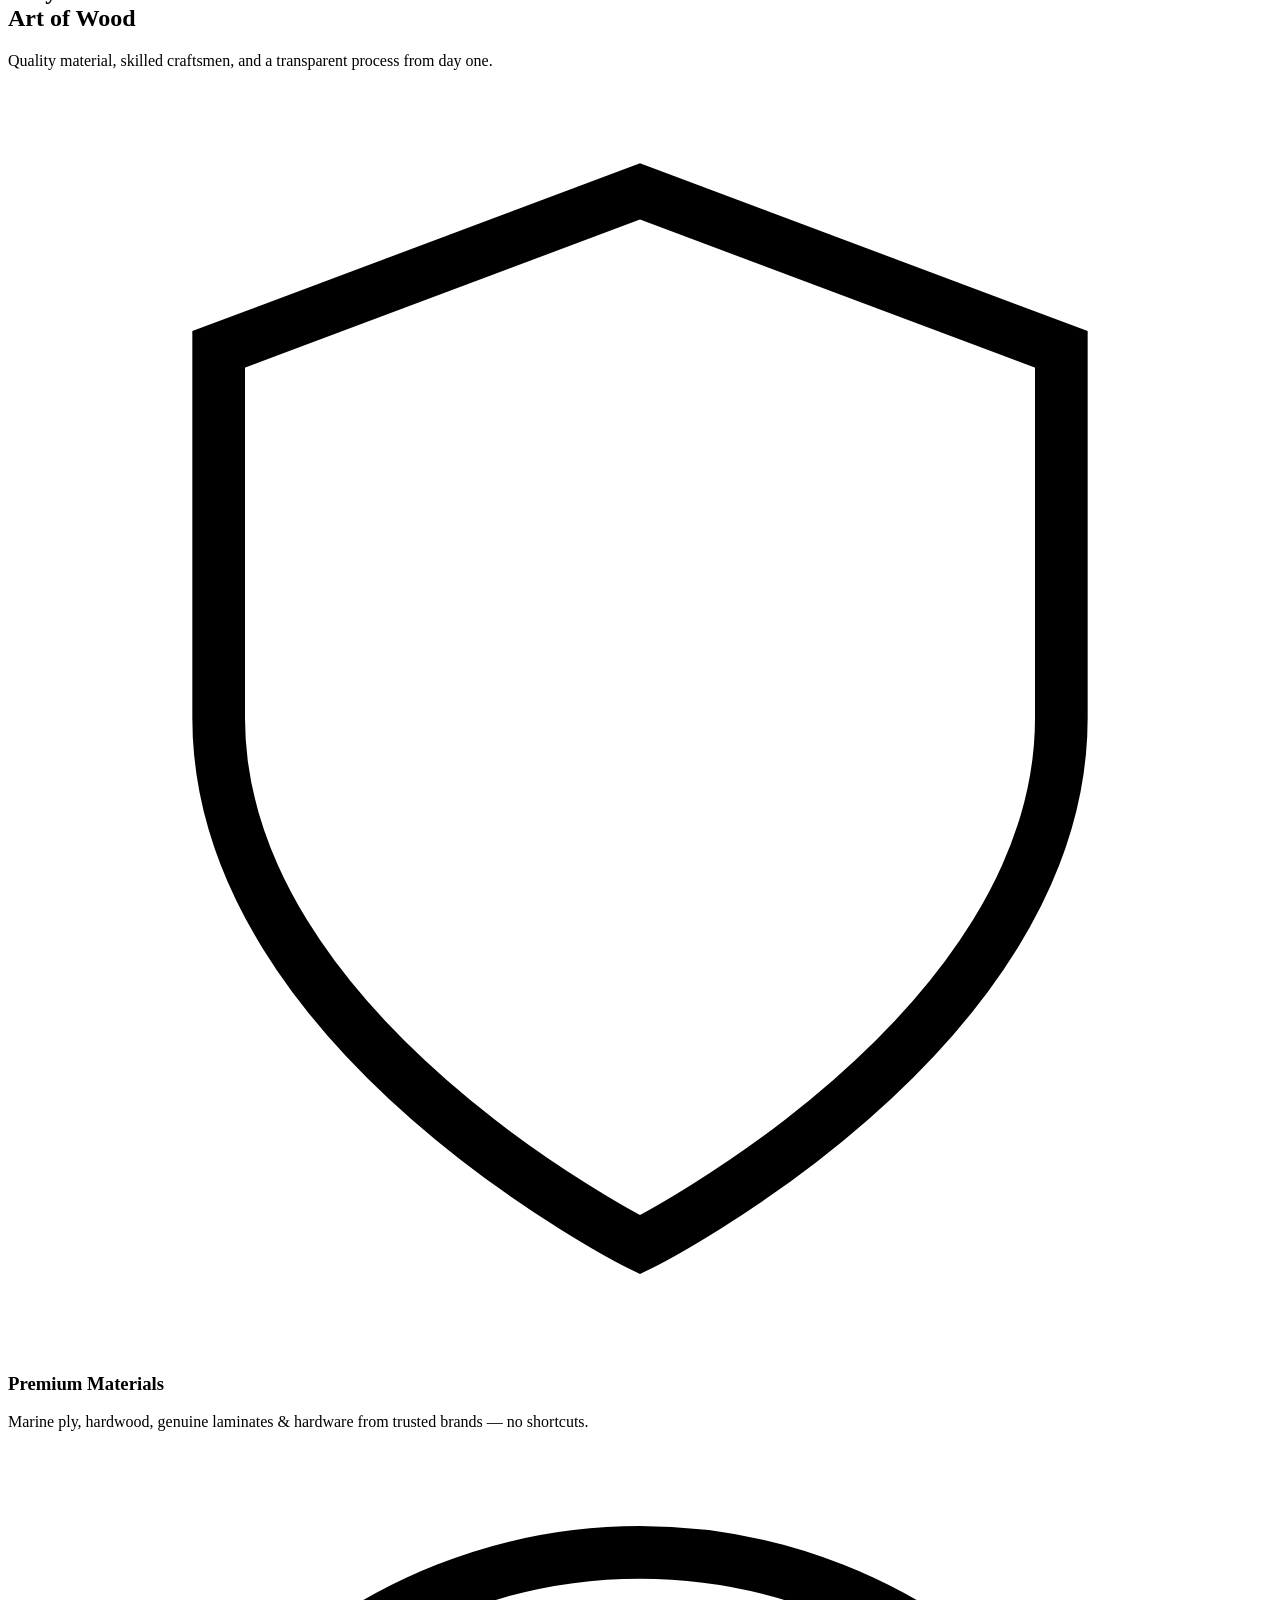
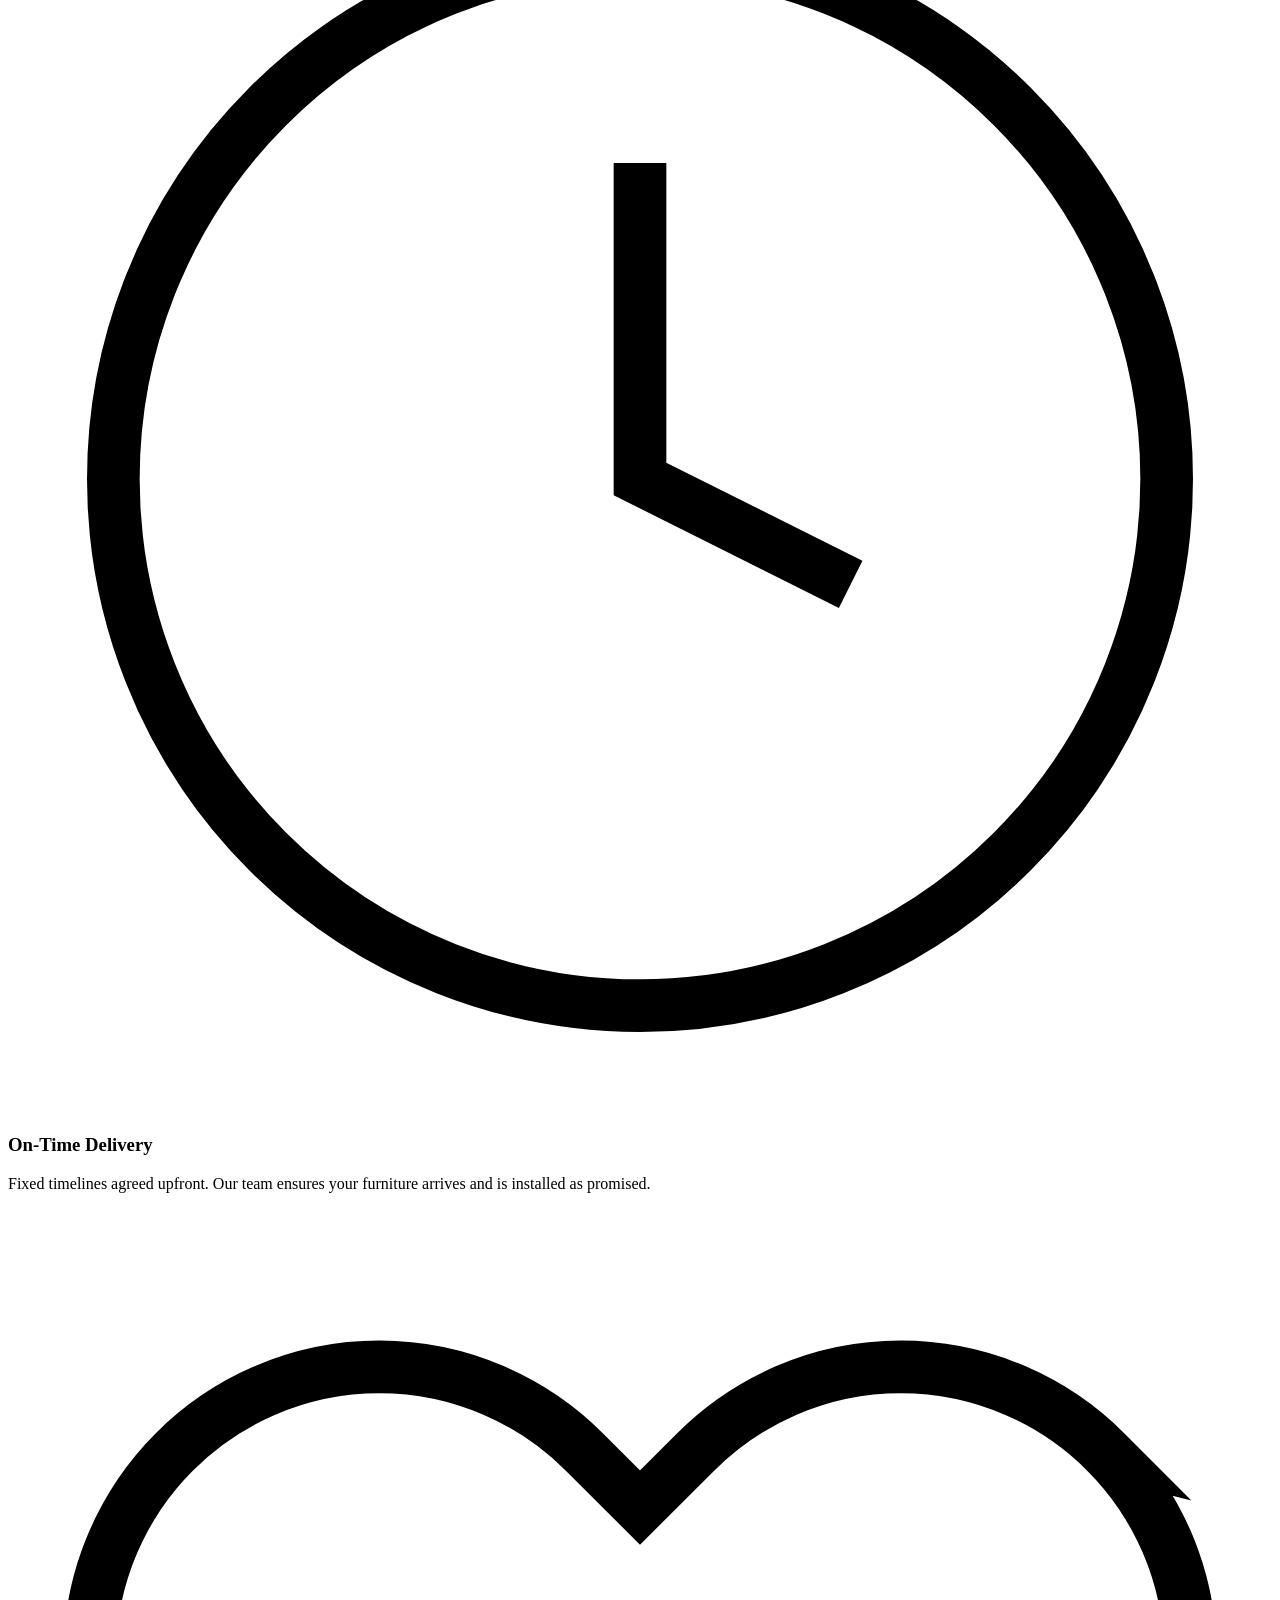
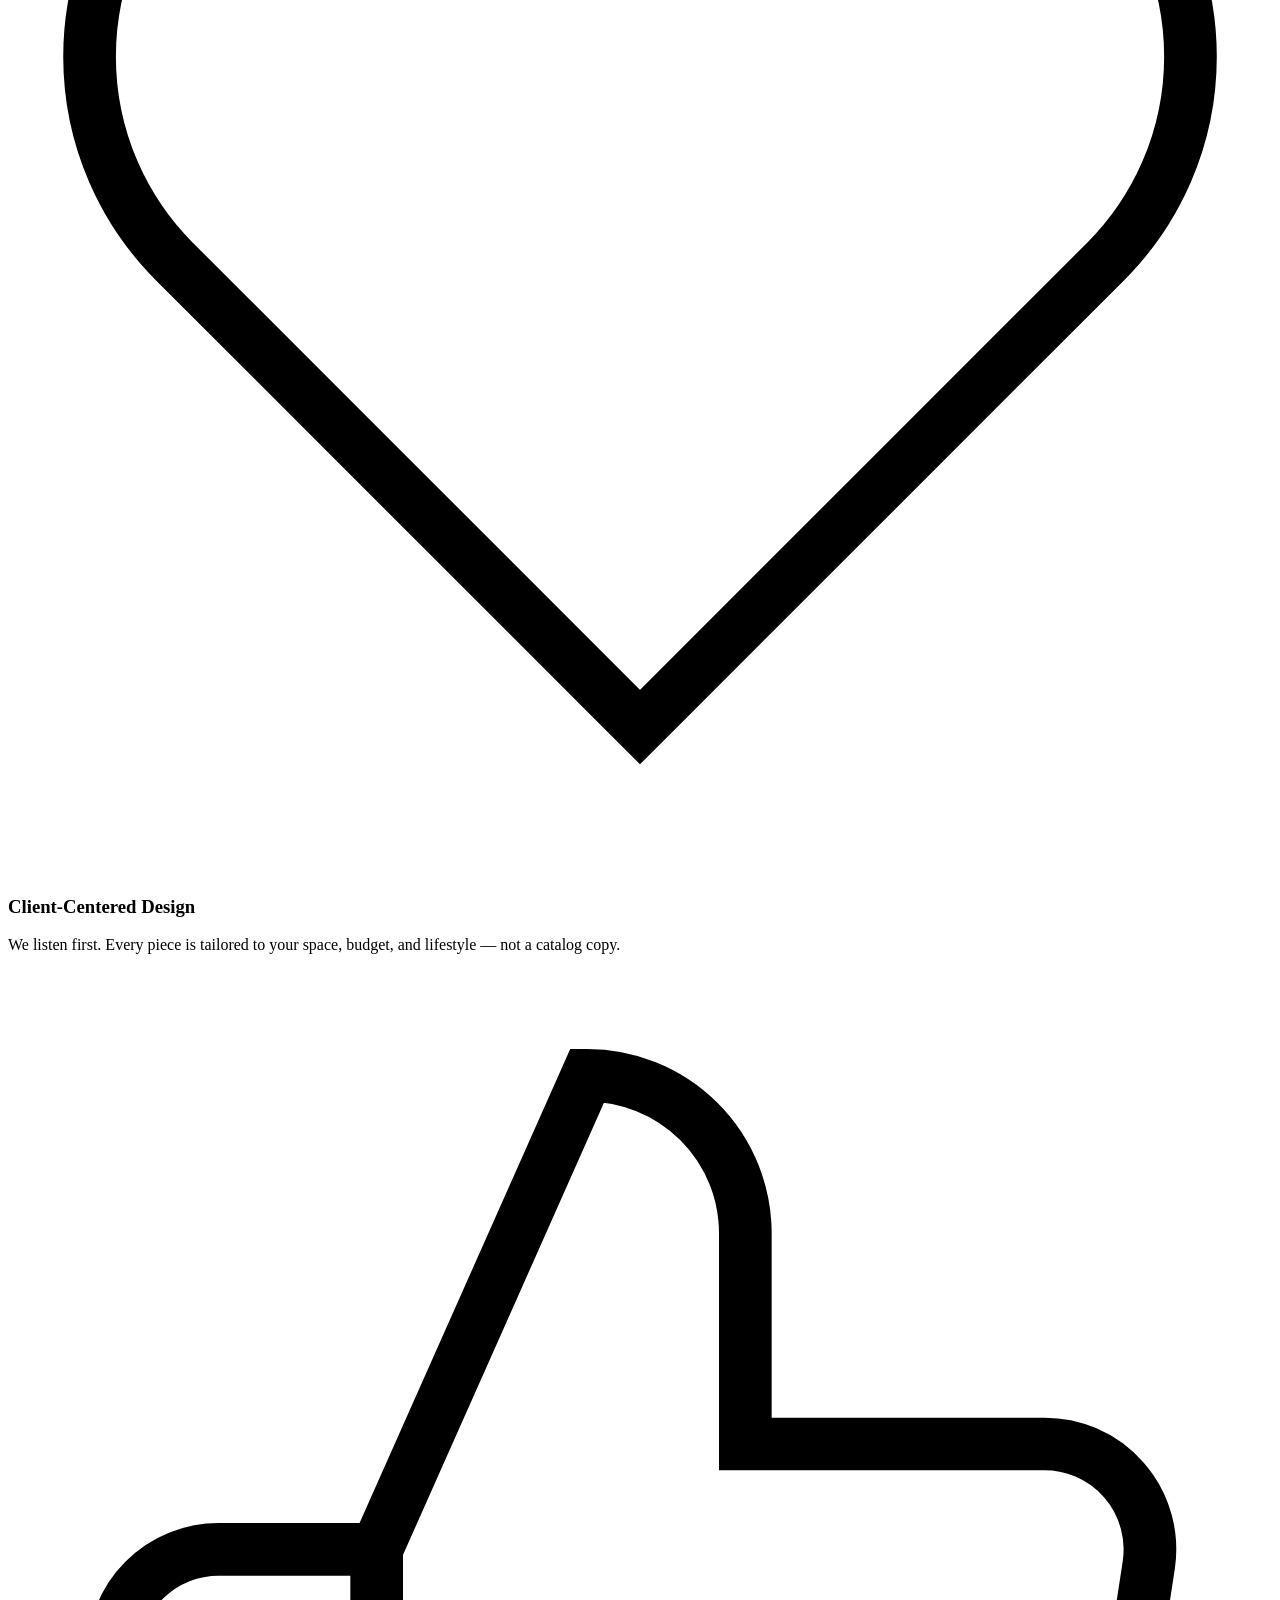
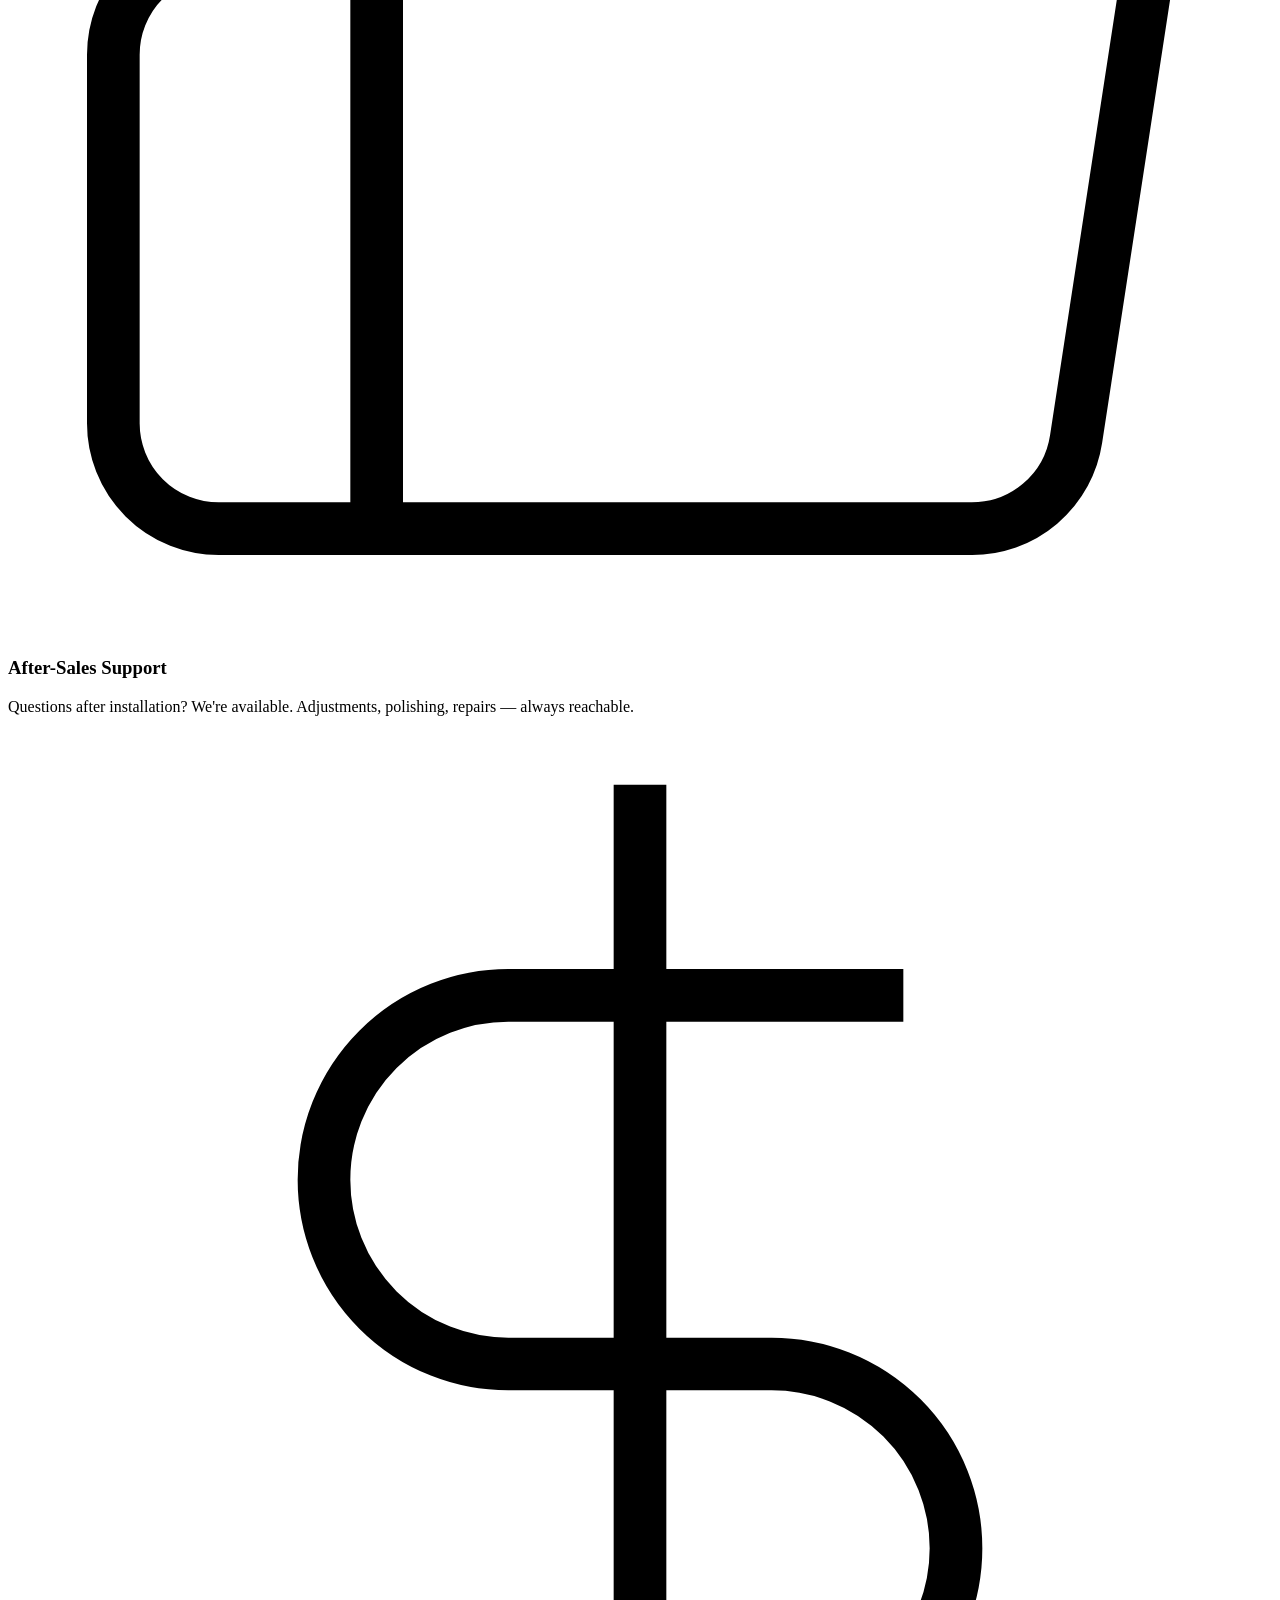
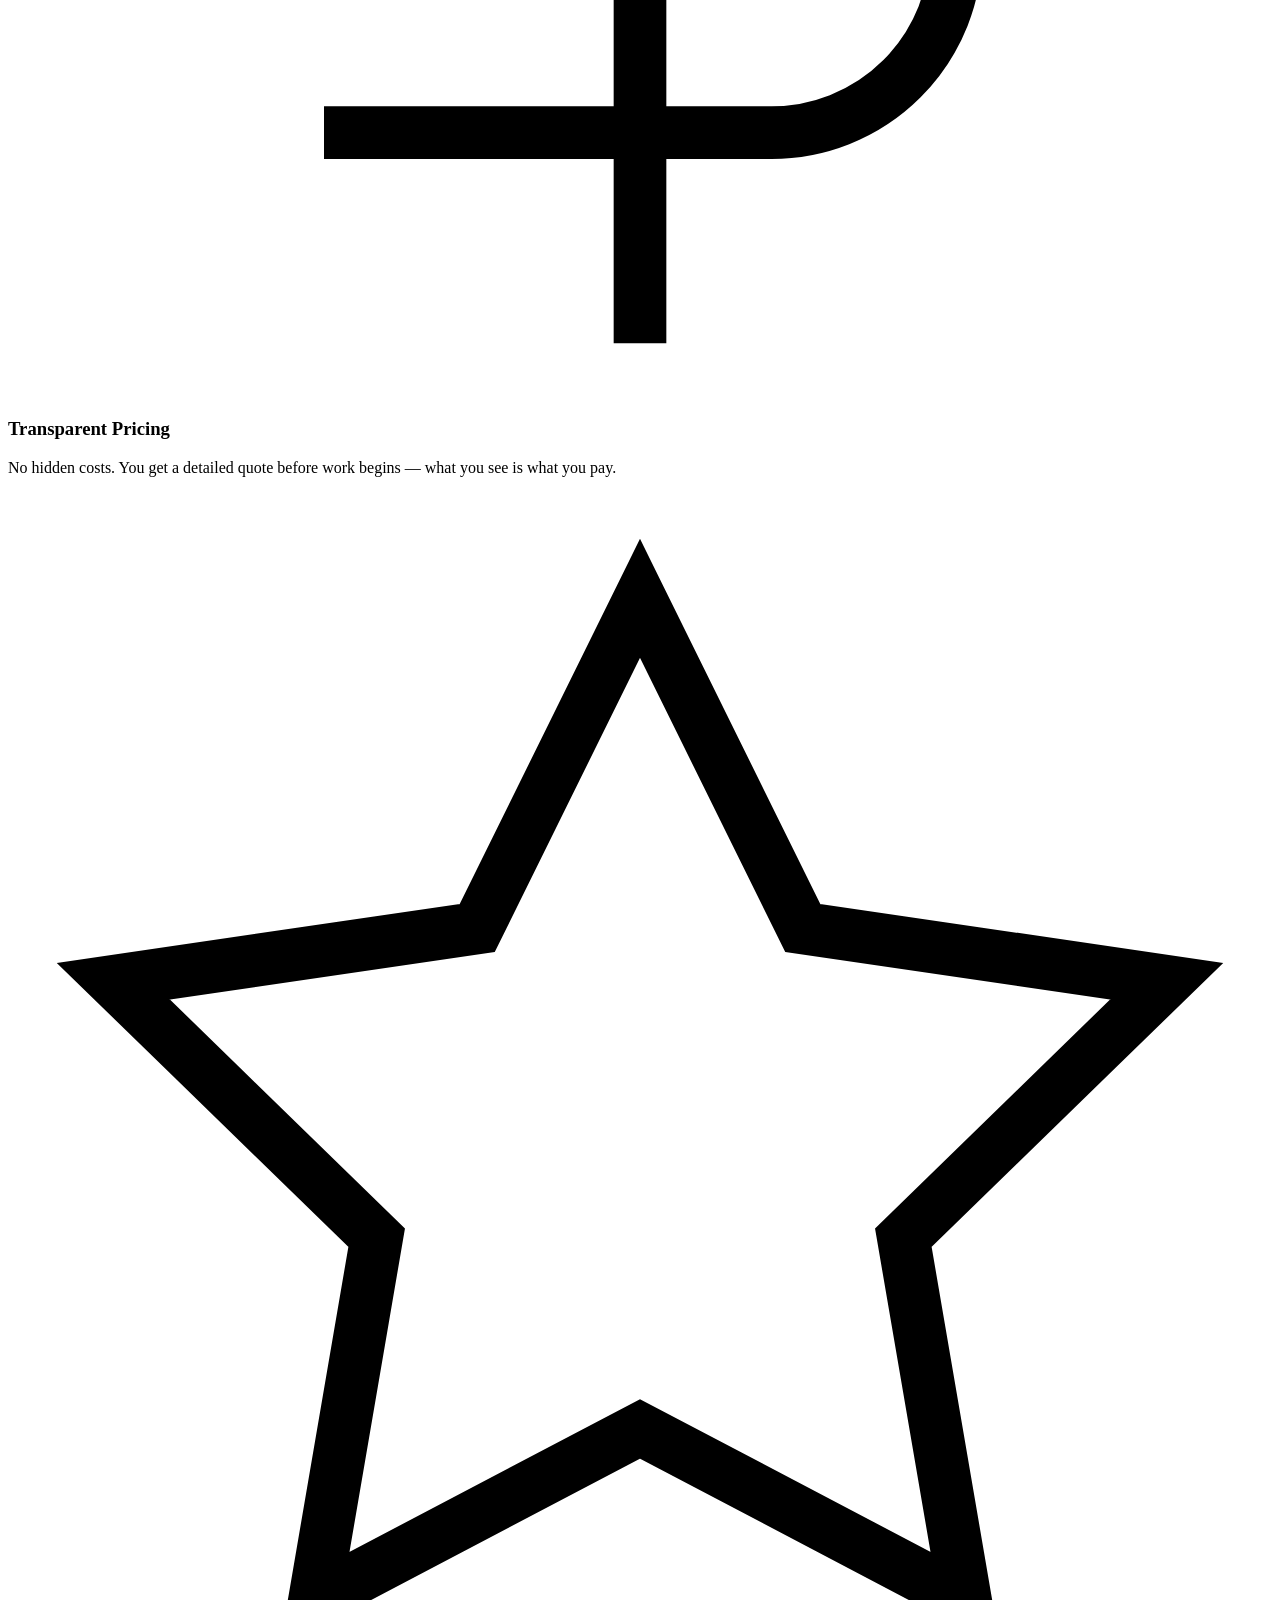
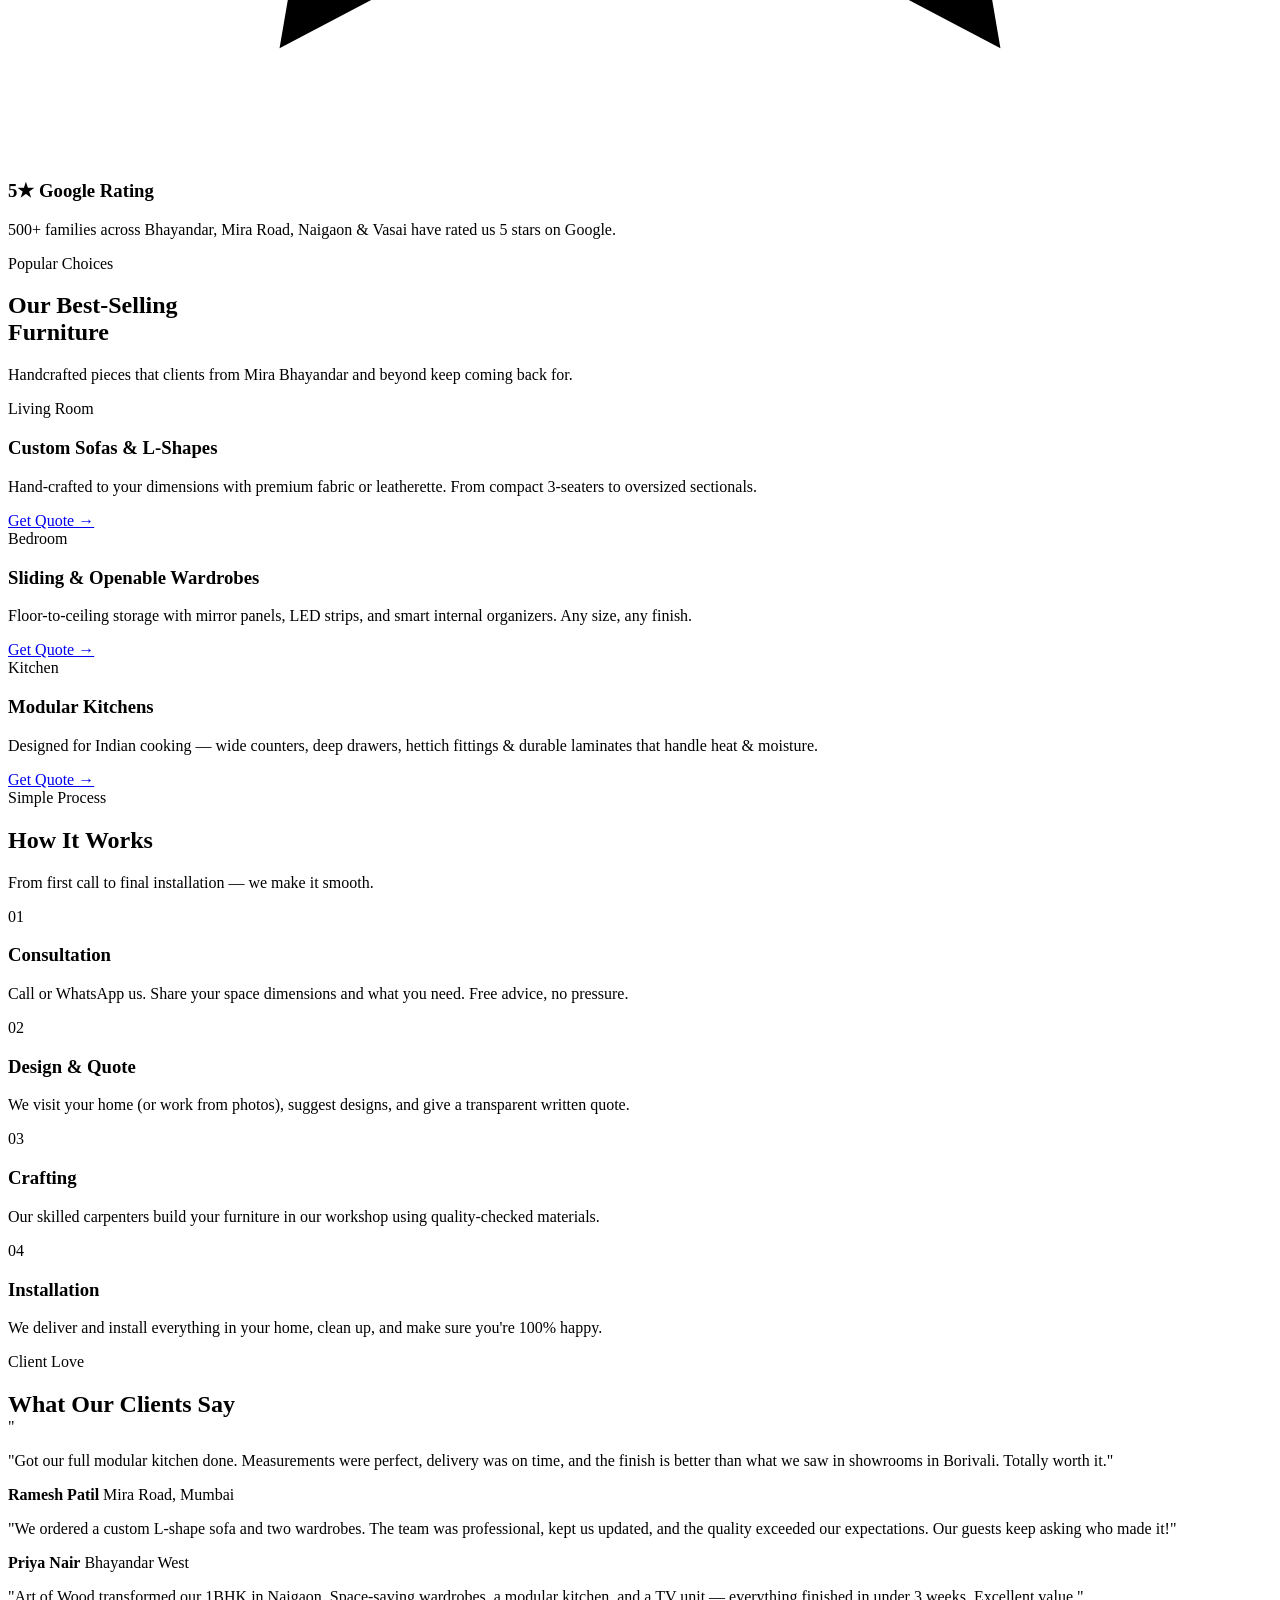
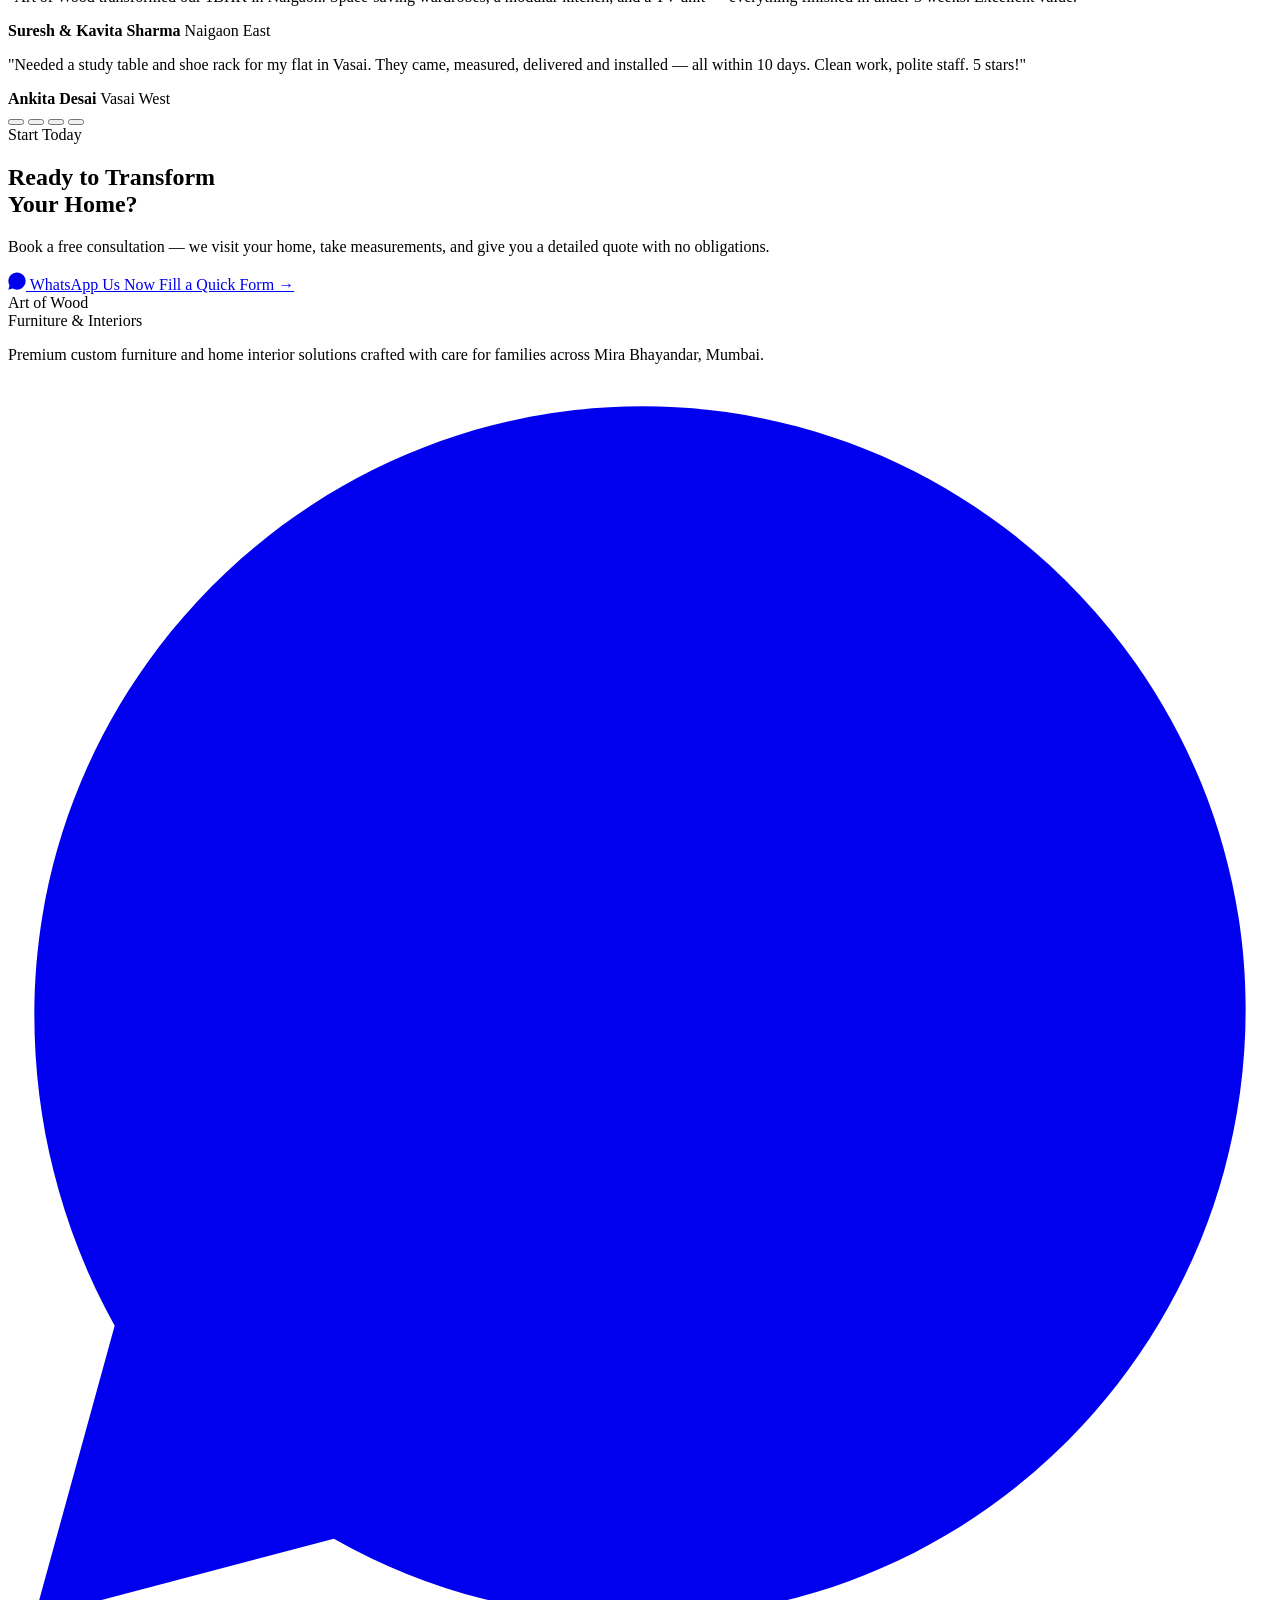
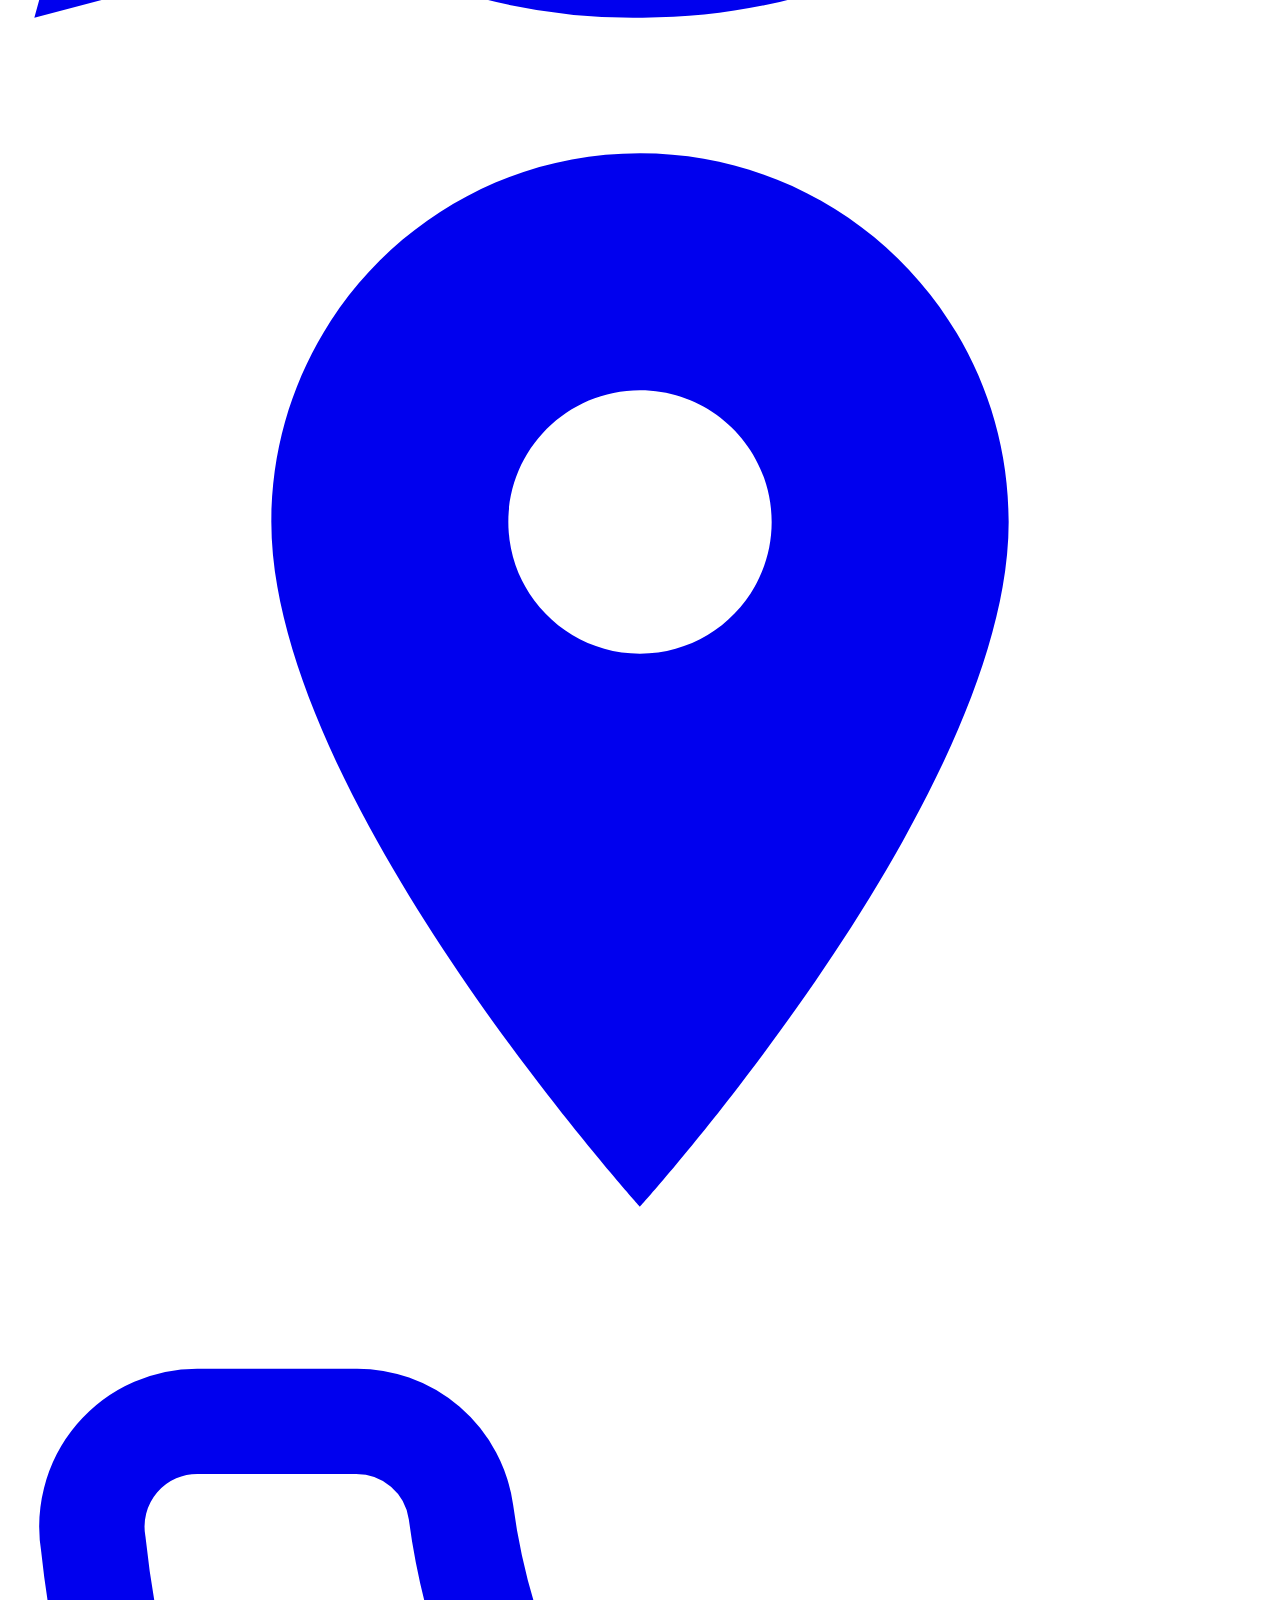
==== commit 81ea1068: "Update index.html" ====
--- a/index.html
+++ b/index.html
@@ -1,814 +1,674 @@
 <!DOCTYPE html>
 <html lang="en">
 <head>
-<meta charset="UTF-8" />
-<meta name="viewport" content="width=device-width, initial-scale=1.0" />
-<title>Art of Wood — Custom Furniture & Interiors · Mira Bhayandar</title>
-<meta name="description" content="Art of Wood — handcrafted custom furniture, modular kitchens, wardrobes and complete interiors. Built in our own workshop in Mira Bhayandar. Open daily till 11 PM." />
-
-<!-- ============================================================
-     ART OF WOOD — DEMO WEBSITE
-     Editable cheezein:
-     - Photos: har <img> ke src (Unsplash links) apni real project photos se replace karein
-     - Email: abhi nahi diya — chaaho to contact section me add kar lena
-     ============================================================ -->
-
-<link rel="preconnect" href="https://fonts.googleapis.com">
-<link rel="preconnect" href="https://fonts.gstatic.com" crossorigin>
-<link href="https://fonts.googleapis.com/css2?family=Bricolage+Grotesque:opsz,wght@12..96,400;12..96,500;12..96,600;12..96,700;12..96,800&family=Inter:wght@300;400;500;600;700&display=swap" rel="stylesheet">
-
-<style>
-:root{
-  --ink:#241b13;          /* dark walnut - dark sections */
-  --ink-soft:#2f241a;
-  --chalk:#f5efe6;        /* warm cream background */
-  --chalk-2:#ebe3d5;
-  --paper:#fbf8f2;
-  --brass:#a9772f;        /* warm oak / brass accent */
-  --brass-deep:#8c6125;
-  --gold:#e3bd83;         /* highlight on dark bg */
-  --sage:#7e8a6f;         /* muted olive */
-  --clay:#bb6a3e;         /* warm clay */
-  --text:#2c241c;
-  --text-soft:#6d6253;
-  --line:rgba(36,27,19,.13);
-  --line-light:rgba(245,239,230,.16);
-  --shadow:0 24px 60px -28px rgba(36,27,19,.5);
-  --radius:14px;
-  --maxw:1240px;
-  --display:'Bricolage Grotesque',system-ui,sans-serif;
-  --body:'Inter',system-ui,-apple-system,sans-serif;
-}
-
-*{margin:0;padding:0;box-sizing:border-box}
-html{scroll-behavior:smooth}
-body{
-  font-family:var(--body);
-  color:var(--text);
-  background:var(--chalk);
-  line-height:1.6;
-  -webkit-font-smoothing:antialiased;
-  overflow-x:hidden;
-}
-img{display:block;max-width:100%}
-a{color:inherit;text-decoration:none}
-.wrap{max-width:var(--maxw);margin:0 auto;padding:0 28px}
-.eyebrow{
-  font-size:12px;letter-spacing:.26em;text-transform:uppercase;
-  font-weight:600;color:var(--brass);display:inline-flex;align-items:center;gap:10px;
-}
-.eyebrow::before{content:"";width:26px;height:1px;background:var(--brass);display:inline-block}
-h1,h2,h3{font-family:var(--display);font-weight:600;line-height:1.05;letter-spacing:-.02em}
-.display{font-family:var(--display)}
-
-/* buttons */
-.btn{
-  display:inline-flex;align-items:center;justify-content:center;gap:9px;
-  font-family:var(--body);font-weight:600;font-size:14.5px;letter-spacing:.01em;
-  padding:15px 30px;border-radius:50px;cursor:pointer;border:1px solid transparent;
-  transition:transform .35s cubic-bezier(.2,.8,.2,1),background .3s,color .3s,box-shadow .3s;
-}
-.btn:hover{transform:translateY(-2px)}
-.btn-brass{background:var(--brass);color:#fff;box-shadow:0 16px 30px -16px rgba(169,119,47,.75)}
-.btn-brass:hover{background:var(--brass-deep)}
-.btn-ghost{background:transparent;border-color:currentColor;color:var(--ink)}
-.btn-ghost:hover{background:var(--ink);color:var(--chalk);border-color:var(--ink)}
-.btn-light{background:transparent;border-color:var(--line-light);color:var(--chalk)}
-.btn-light:hover{background:var(--chalk);color:var(--ink)}
-
-/* ---------- NAV ---------- */
-header{position:fixed;top:0;left:0;right:0;z-index:90;transition:.4s}
-.nav{display:flex;align-items:center;justify-content:space-between;padding:22px 0;transition:.4s}
-header.scrolled{background:rgba(245,239,230,.92);backdrop-filter:blur(14px);border-bottom:1px solid var(--line)}
-header.scrolled .nav{padding:14px 0}
-.brand{display:flex;align-items:center;gap:12px}
-.brand .logo{width:42px;height:42px;border-radius:11px;background:var(--ink);display:grid;place-items:center;flex-shrink:0}
-.brand .logo svg{width:24px;height:24px;color:var(--gold)}
-.brand .txt{display:flex;flex-direction:column;line-height:1}
-.brand .name{font-family:var(--display);font-size:22px;font-weight:700;letter-spacing:-.01em;color:var(--ink)}
-.brand .tag{font-size:9.5px;letter-spacing:.26em;text-transform:uppercase;color:var(--brass);margin-top:4px}
-.nav-links{display:flex;align-items:center;gap:34px}
-.nav-links a{font-size:14px;font-weight:500;color:var(--ink);position:relative;transition:.3s}
-.nav-links a::after{content:"";position:absolute;left:0;bottom:-5px;width:0;height:1.5px;background:var(--brass);transition:.35s}
-.nav-links a:hover{color:var(--brass-deep)}
-.nav-links a:hover::after{width:100%}
-.nav-cta{padding:11px 24px;font-size:13.5px}
-.hamburger{display:none;flex-direction:column;gap:5px;background:none;border:none;cursor:pointer;padding:8px}
-.hamburger span{width:24px;height:2px;background:var(--ink);transition:.3s;display:block}
-.hamburger.open span:nth-child(1){transform:translateY(7px) rotate(45deg)}
-.hamburger.open span:nth-child(2){opacity:0}
-.hamburger.open span:nth-child(3){transform:translateY(-7px) rotate(-45deg)}
-
-/* mobile drawer */
-.drawer{position:fixed;inset:0;z-index:85;background:var(--ink);display:flex;flex-direction:column;
-  align-items:center;justify-content:center;gap:8px;transform:translateY(-100%);transition:.55s cubic-bezier(.6,.05,.2,1);visibility:hidden}
-.drawer.open{transform:translateY(0);visibility:visible}
-.drawer a{font-family:var(--display);font-size:32px;font-weight:600;color:var(--chalk);padding:8px}
-.drawer a:hover{color:var(--gold)}
-.drawer .btn{margin-top:18px}
-
-/* ---------- HERO ---------- */
-.hero{position:relative;min-height:100vh;display:flex;align-items:flex-end;
-  background:linear-gradient(120deg,#33271b,#241b13);overflow:hidden}
-.hero-img{position:absolute;inset:0;object-fit:cover;width:100%;height:100%;opacity:.6}
-.hero::after{content:"";position:absolute;inset:0;
-  background:linear-gradient(180deg,rgba(28,20,13,.55) 0%,rgba(28,20,13,.22) 35%,rgba(28,20,13,.88) 100%)}
-.hero-inner{position:relative;z-index:3;padding-bottom:74px;padding-top:140px;width:100%}
-.hero .eyebrow{color:var(--gold)}
-.hero .eyebrow::before{background:var(--gold)}
-.hero h1{color:var(--chalk);font-size:clamp(44px,7.6vw,100px);margin:22px 0 10px;max-width:15ch;letter-spacing:-.03em}
-.hero h1 em{font-style:normal;color:var(--gold)}
-.hero p.lead{color:rgba(245,239,230,.82);font-size:clamp(16px,2vw,20px);max-width:50ch;font-weight:300;margin-bottom:30px}
-.rating-chip{display:inline-flex;align-items:center;gap:9px;background:rgba(245,239,230,.1);
-  border:1px solid var(--line-light);padding:8px 15px;border-radius:40px;margin-bottom:26px;backdrop-filter:blur(4px)}
-.rating-chip .stars{color:#f5b942;font-size:14px;letter-spacing:1px}
-.rating-chip span{color:var(--chalk);font-size:13px;font-weight:500}
-.hero-cta{display:flex;gap:16px;flex-wrap:wrap}
-.scroll-hint{position:absolute;left:50%;bottom:26px;transform:translateX(-50%);z-index:3;color:rgba(245,239,230,.6);
-  font-size:10.5px;letter-spacing:.3em;text-transform:uppercase;display:flex;flex-direction:column;align-items:center;gap:9px}
-.scroll-hint .dot{width:1px;height:42px;background:linear-gradient(rgba(245,239,230,.6),transparent);position:relative;overflow:hidden}
-.scroll-hint .dot::after{content:"";position:absolute;top:0;left:0;width:1px;height:14px;background:var(--gold);animation:scrolldot 2s infinite}
-@keyframes scrolldot{0%{top:-14px}100%{top:42px}}
-
-/* ---------- STATS ---------- */
-.stats{background:var(--ink);color:var(--chalk)}
-.stats .wrap{display:grid;grid-template-columns:repeat(4,1fr);gap:30px;padding:54px 28px}
-.stat{text-align:center;border-right:1px solid var(--line-light)}
-.stat:last-child{border-right:none}
-.stat .num{font-family:var(--display);font-weight:600;font-size:clamp(40px,5vw,56px);color:var(--gold);line-height:1}
-.stat .lbl{font-size:12px;letter-spacing:.15em;text-transform:uppercase;color:rgba(245,239,230,.7);margin-top:10px}
-
-/* ---------- SECTION GENERIC ---------- */
-.section{padding:108px 0}
-.section-head{max-width:700px;margin-bottom:56px}
-.section-head h2{font-size:clamp(34px,5vw,56px);margin:18px 0 16px;letter-spacing:-.025em}
-.section-head p{color:var(--text-soft);font-size:17px;font-weight:300}
-.center{text-align:center;margin-left:auto;margin-right:auto}
-
-/* ---------- SERVICES ---------- */
-.svc-grid{display:grid;grid-template-columns:repeat(3,1fr);gap:22px}
-.svc{background:var(--paper);border:1px solid var(--line);border-radius:var(--radius);padding:38px 32px;
-  transition:.45s cubic-bezier(.2,.8,.2,1);position:relative;overflow:hidden}
-.svc::before{content:"";position:absolute;left:0;top:0;height:3px;width:0;background:var(--brass);transition:.5s}
-.svc:hover{transform:translateY(-6px);box-shadow:var(--shadow);border-color:transparent;background:#fff}
-.svc:hover::before{width:100%}
-.svc .ic{width:54px;height:54px;border-radius:13px;background:var(--chalk-2);display:grid;place-items:center;margin-bottom:22px;transition:.4s}
-.svc:hover .ic{background:var(--brass);color:#fff}
-.svc .ic svg{width:26px;height:26px;stroke-width:1.5}
-.svc h3{font-size:23px;margin-bottom:9px;letter-spacing:-.01em}
-.svc p{color:var(--text-soft);font-size:15px;font-weight:300}
-.svc .more{margin-top:18px;font-size:13px;font-weight:600;letter-spacing:.03em;color:var(--brass);display:inline-flex;gap:7px;align-items:center;text-transform:uppercase}
-.svc .more svg{transition:.3s}
-.svc:hover .more svg{transform:translateX(5px)}
-
-/* ---------- TRANSFORMATION / BEFORE-AFTER ---------- */
-.transform{background:var(--ink-soft);color:var(--chalk)}
-.transform .section-head h2{color:var(--chalk)}
-.transform .section-head p{color:rgba(245,239,230,.72)}
-.ba{position:relative;width:100%;max-width:1000px;margin:0 auto;aspect-ratio:16/9;border-radius:var(--radius);
-  overflow:hidden;box-shadow:var(--shadow);user-select:none;touch-action:none;cursor:ew-resize;
-  background:linear-gradient(120deg,#4a3a28,#2f241a)}
-.ba img{position:absolute;inset:0;width:100%;height:100%;object-fit:cover;pointer-events:none}
-.ba .after-wrap{position:absolute;inset:0;width:50%;overflow:hidden;border-right:2px solid var(--chalk)}
-.ba .after-wrap img{width:auto}
-.ba .lbl{position:absolute;bottom:18px;font-size:11px;letter-spacing:.18em;text-transform:uppercase;
-  background:rgba(28,20,13,.74);color:var(--chalk);padding:7px 14px;border-radius:30px;backdrop-filter:blur(4px)}
-.ba .lbl.before{right:18px}
-.ba .lbl.after{left:18px}
-.ba .handle{position:absolute;top:0;bottom:0;left:50%;width:44px;transform:translateX(-50%);display:grid;place-items:center;z-index:4}
-.ba .handle .knob{width:44px;height:44px;border-radius:50%;background:var(--chalk);box-shadow:0 6px 18px rgba(0,0,0,.35);
-  display:grid;place-items:center;color:var(--ink)}
-.ba .handle .knob svg{width:22px;height:22px}
-
-/* ---------- PORTFOLIO ---------- */
-.filters{display:flex;flex-wrap:wrap;gap:10px;margin-bottom:38px}
-.filters button{font-family:var(--body);font-size:13.5px;font-weight:500;letter-spacing:.02em;
-  padding:9px 20px;border-radius:40px;border:1px solid var(--line);background:transparent;color:var(--text-soft);
-  cursor:pointer;transition:.3s}
-.filters button:hover{color:var(--ink);border-color:var(--ink)}
-.filters button.active{background:var(--ink);color:var(--chalk);border-color:var(--ink)}
-.gallery{display:grid;grid-template-columns:repeat(3,1fr);gap:18px}
-.tile{position:relative;border-radius:var(--radius);overflow:hidden;aspect-ratio:4/5;cursor:pointer;
-  background:linear-gradient(120deg,#cdbfa6,#ddd2bb)}
-.tile.wide{grid-column:span 2;aspect-ratio:auto}
-.tile img{width:100%;height:100%;object-fit:cover;transition:transform 1.1s cubic-bezier(.2,.8,.2,1)}
-.tile:hover img{transform:scale(1.07)}
-.tile .ov{position:absolute;inset:0;display:flex;flex-direction:column;justify-content:flex-end;padding:24px;
-  background:linear-gradient(180deg,transparent 40%,rgba(28,20,13,.84));opacity:0;transition:.45s}
-.tile:hover .ov{opacity:1}
-.tile .ov .cat{font-size:11px;letter-spacing:.18em;text-transform:uppercase;color:var(--gold)}
-.tile .ov h4{font-family:var(--display);font-weight:600;font-size:23px;color:var(--chalk);margin-top:5px}
-.tile.hide{display:none}
-
-/* ---------- PROCESS ---------- */
-.process{background:var(--paper)}
-.steps{display:grid;grid-template-columns:repeat(4,1fr);gap:24px}
-.step{position:relative;padding-top:30px;border-top:1px solid var(--line)}
-.step .no{font-family:var(--display);font-size:16px;color:var(--brass);font-weight:700;letter-spacing:.04em}
-.step h3{font-size:22px;margin:14px 0 10px;letter-spacing:-.01em}
-.step p{color:var(--text-soft);font-size:14.5px;font-weight:300}
-.step::before{content:"";position:absolute;top:-1px;left:0;width:34px;height:3px;background:var(--brass)}
-
-/* ---------- TESTIMONIALS ---------- */
-.testi{background:var(--ink);color:var(--chalk);overflow:hidden}
-.testi .quote-mark{font-family:var(--display);font-size:120px;line-height:.6;color:var(--gold);opacity:.45;height:62px}
-.testi-track{position:relative;min-height:240px;max-width:840px;margin:0 auto;text-align:center}
-.slide{position:absolute;inset:0;opacity:0;transition:.7s;transform:translateY(14px);pointer-events:none}
-.slide.active{opacity:1;transform:translateY(0);pointer-events:auto}
-.slide p{font-family:var(--display);font-weight:500;font-size:clamp(22px,3vw,31px);line-height:1.35;color:var(--chalk);letter-spacing:-.01em}
-.slide .who{margin-top:26px;font-size:14px;letter-spacing:.03em}
-.slide .who b{color:var(--gold);font-weight:600}
-.slide .who span{color:rgba(245,239,230,.6);display:block;font-size:12.5px;letter-spacing:.13em;text-transform:uppercase;margin-top:4px}
-.testi-nav{display:flex;justify-content:center;gap:12px;margin-top:40px}
-.testi-nav button{width:11px;height:11px;border-radius:50%;border:1px solid rgba(245,239,230,.4);background:transparent;cursor:pointer;transition:.3s;padding:0}
-.testi-nav button.active{background:var(--gold);border-color:var(--gold);width:30px;border-radius:30px}
-
-/* ---------- CTA BAND ---------- */
-.cta-band{position:relative;padding:96px 0;text-align:center;background:linear-gradient(120deg,#3d2e1f,#241b13);overflow:hidden}
-.cta-band img{position:absolute;inset:0;width:100%;height:100%;object-fit:cover;opacity:.18}
-.cta-band .wrap{position:relative;z-index:2}
-.cta-band h2{font-size:clamp(34px,5vw,58px);color:var(--chalk);max-width:20ch;margin:0 auto 16px;letter-spacing:-.025em}
-.cta-band p{color:rgba(245,239,230,.78);font-weight:300;font-size:18px;margin-bottom:32px}
-
-/* ---------- CONTACT ---------- */
-.contact-grid{display:grid;grid-template-columns:1.05fr 1fr;gap:60px;align-items:start}
-.contact-info h2{font-size:clamp(32px,4.5vw,50px);margin:18px 0 18px;letter-spacing:-.025em}
-.contact-info p.intro{color:var(--text-soft);font-size:16.5px;font-weight:300;margin-bottom:34px;max-width:44ch}
-.info-row{display:flex;gap:16px;align-items:flex-start;padding:18px 0;border-top:1px solid var(--line)}
-.info-row:last-child{border-bottom:1px solid var(--line)}
-.info-row .ic{width:44px;height:44px;border-radius:11px;background:var(--chalk-2);display:grid;place-items:center;color:var(--brass-deep);flex-shrink:0}
-.info-row .ic svg{width:21px;height:21px}
-.info-row .t{font-size:11px;letter-spacing:.15em;text-transform:uppercase;color:var(--text-soft)}
-.info-row .v{font-size:16px;font-weight:500;margin-top:3px;color:var(--ink)}
-.info-row a.v{transition:.25s}
-.info-row a.v:hover{color:var(--brass)}
-.form{background:var(--paper);border:1px solid var(--line);border-radius:var(--radius);padding:38px;box-shadow:var(--shadow)}
-.form h3{font-size:26px;margin-bottom:6px;letter-spacing:-.01em}
-.form .sub{color:var(--text-soft);font-size:14px;margin-bottom:26px;font-weight:300}
-.field{margin-bottom:18px}
-.field label{display:block;font-size:12px;letter-spacing:.06em;text-transform:uppercase;color:var(--text-soft);margin-bottom:8px;font-weight:600}
-.field input,.field select,.field textarea{
-  width:100%;font-family:var(--body);font-size:15px;color:var(--text);background:#fff;
-  border:1px solid var(--line);border-radius:10px;padding:13px 15px;transition:.25s;outline:none}
-.field input:focus,.field select:focus,.field textarea:focus{border-color:var(--brass);box-shadow:0 0 0 3px rgba(169,119,47,.16)}
-.field textarea{resize:vertical;min-height:96px}
-.field.row{display:grid;grid-template-columns:1fr 1fr;gap:14px}
-.field.row .field{margin:0}
-.err{color:var(--clay);font-size:12.5px;margin-top:6px;display:none}
-.field.invalid input,.field.invalid select{border-color:var(--clay)}
-.field.invalid .err{display:block}
-.form .btn{width:100%;margin-top:8px}
-.form-success{display:none;text-align:center;padding:30px 10px}
-.form-success.show{display:block}
-.form-success .check{width:64px;height:64px;border-radius:50%;background:var(--sage);display:grid;place-items:center;margin:0 auto 18px}
-.form-success .check svg{width:32px;height:32px;color:#fff}
-.form-success h3{margin-bottom:8px}
-.form-success p{color:var(--text-soft);font-weight:300}
-
-/* ---------- FOOTER ---------- */
-footer{background:var(--ink);color:rgba(245,239,230,.72);padding:72px 0 28px}
-.foot-grid{display:grid;grid-template-columns:1.6fr 1fr 1fr 1.2fr;gap:40px;padding-bottom:50px;border-bottom:1px solid var(--line-light)}
-.foot-brand .name{font-family:var(--display);font-size:28px;color:var(--chalk);font-weight:700;letter-spacing:-.01em}
-.foot-brand .tag{font-size:10px;letter-spacing:.28em;text-transform:uppercase;color:var(--brass);margin:5px 0 18px}
-.foot-brand p{font-weight:300;font-size:14.5px;max-width:34ch}
-.foot-col h5{font-size:12px;letter-spacing:.15em;text-transform:uppercase;color:var(--chalk);margin-bottom:18px}
-.foot-col a{display:block;font-size:14.5px;padding:6px 0;font-weight:300;transition:.3s}
-.foot-col a:hover{color:var(--gold);padding-left:5px}
-.socials{display:flex;gap:12px;margin-top:6px}
-.socials a{width:40px;height:40px;border-radius:50%;border:1px solid var(--line-light);display:grid;place-items:center;color:var(--chalk);transition:.3s}
-.socials a:hover{background:var(--brass);border-color:var(--brass)}
-.socials svg{width:18px;height:18px}
-.foot-bottom{display:flex;justify-content:space-between;align-items:center;padding-top:24px;font-size:13px;gap:16px;flex-wrap:wrap}
-
-/* ---------- WHATSAPP FLOAT ---------- */
-.wa{position:fixed;right:22px;bottom:22px;z-index:80;width:58px;height:58px;border-radius:50%;
-  background:#25d366;display:grid;place-items:center;box-shadow:0 12px 28px -8px rgba(37,211,102,.6);
-  transition:.35s;animation:wapulse 2.4s infinite}
-.wa:hover{transform:scale(1.08)}
-.wa svg{width:30px;height:30px;color:#fff}
-@keyframes wapulse{0%{box-shadow:0 0 0 0 rgba(37,211,102,.5)}70%{box-shadow:0 0 0 16px rgba(37,211,102,0)}100%{box-shadow:0 0 0 0 rgba(37,211,102,0)}}
-
-/* ---------- REVEAL ANIM ---------- */
-.reveal{opacity:0;transform:translateY(34px);transition:.9s cubic-bezier(.2,.8,.2,1)}
-.reveal.in{opacity:1;transform:none}
-
-/* ---------- RESPONSIVE ---------- */
-@media(max-width:1024px){
-  .svc-grid{grid-template-columns:repeat(2,1fr)}
-  .gallery{grid-template-columns:repeat(2,1fr)}
-  .steps{grid-template-columns:repeat(2,1fr);gap:34px}
-  .foot-grid{grid-template-columns:1fr 1fr}
-}
-@media(max-width:760px){
-  .nav-links{display:none}
-  .hamburger{display:flex}
-  .nav-cta{display:none}
-  .section{padding:74px 0}
-  .stats .wrap{grid-template-columns:repeat(2,1fr);gap:34px 20px}
-  .stat:nth-child(2){border-right:none}
-  .svc-grid{grid-template-columns:1fr}
-  .gallery{grid-template-columns:1fr}
-  .tile.wide{grid-column:span 1}
-  .contact-grid{grid-template-columns:1fr;gap:40px}
-  .foot-grid{grid-template-columns:1fr;gap:34px}
-  .foot-bottom{flex-direction:column;text-align:center}
-  .field.row{grid-template-columns:1fr}
-  .hero-inner{padding-bottom:90px}
-}
-@media(prefers-reduced-motion:reduce){
-  *{animation:none!important;scroll-behavior:auto!important}
-  .reveal{opacity:1;transform:none;transition:none}
-}
-</style>
+  <meta charset="UTF-8"/>
+  <meta name="viewport" content="width=device-width, initial-scale=1.0"/>
+  <title>Art of Wood — Premium Furniture & Interiors | Mira Bhayandar</title>
+  <meta name="description" content="Custom furniture & home interior solutions in Mira Bhayandar, Mumbai. Sofas, wardrobes, modular kitchens & more. 5-star rated. Call +91 90442 09285."/>
+  <link rel="preconnect" href="https://fonts.googleapis.com"/>
+  <link rel="preconnect" href="https://fonts.gstatic.com" crossorigin/>
+  <link href="https://fonts.googleapis.com/css2?family=Bricolage+Grotesque:opsz,wght@12..96,300;12..96,400;12..96,600;12..96,700;12..96,800&family=Inter:wght@300;400;500;600;700&display=swap" rel="stylesheet"/>
+  <link rel="stylesheet" href="style.css"/>
+  <style>
+    /* ── Hero ── */
+    .hero {
+      min-height: 100svh;
+      display: grid;
+      grid-template-columns: 1fr 1fr;
+      align-items: center;
+      gap: 0;
+      background: var(--paper);
+      overflow: hidden;
+      padding-top: 80px;
+    }
+    .hero-left {
+      padding: 80px 60px 80px 28px;
+      max-width: 680px;
+      margin-left: auto;
+    }
+    .google-badge {
+      display: inline-flex;
+      align-items: center;
+      gap: 8px;
+      background: var(--chalk);
+      border: 1px solid var(--line);
+      border-radius: 40px;
+      padding: 9px 18px;
+      font-size: 13px;
+      font-weight: 600;
+      color: var(--text);
+      margin-bottom: 28px;
+    }
+    .google-badge .stars { color: #f59e0b; letter-spacing: 1.5px; font-size: 12px; }
+    .hero-left h1 {
+      font-size: clamp(48px, 6.5vw, 88px);
+      color: var(--ink);
+      margin-bottom: 22px;
+    }
+    .hero-left h1 span { color: var(--brass); display: block; }
+    .hero-left p {
+      font-size: 17px;
+      color: var(--text-soft);
+      font-weight: 300;
+      max-width: 48ch;
+      margin-bottom: 38px;
+      line-height: 1.72;
+    }
+    .hero-btns { display: flex; gap: 14px; flex-wrap: wrap; }
+    .hero-social {
+      display: flex;
+      align-items: center;
+      gap: 20px;
+      margin-top: 48px;
+      padding-top: 36px;
+      border-top: 1px solid var(--line);
+    }
+    .hero-social .lbl { font-size: 12px; text-transform: uppercase; letter-spacing: .16em; color: var(--text-soft); }
+    .hero-social .chips { display: flex; gap: 8px; flex-wrap: wrap; }
+    .hero-social .chip {
+      font-size: 12px; font-weight: 600;
+      color: var(--ink);
+      background: var(--chalk);
+      border: 1px solid var(--line);
+      border-radius: 20px;
+      padding: 6px 14px;
+    }
+
+    .hero-right {
+      height: 100svh;
+      position: relative;
+      overflow: hidden;
+    }
+    .hero-right img {
+      width: 100%; height: 100%;
+      object-fit: cover;
+    }
+    .hero-right .img-overlay {
+      position: absolute; inset: 0;
+      background: linear-gradient(90deg, var(--paper) 0%, transparent 22%),
+                  linear-gradient(180deg, transparent 65%, rgba(36,27,19,.45) 100%);
+    }
+    .hero-right .float-card {
+      position: absolute;
+      bottom: 36px; left: 36px;
+      background: rgba(245,239,230,.92);
+      backdrop-filter: blur(16px);
+      border: 1px solid rgba(169,119,47,.28);
+      border-radius: 16px;
+      padding: 18px 22px;
+      display: flex;
+      align-items: center;
+      gap: 14px;
+    }
+    .float-card .ic {
+      width: 46px; height: 46px;
+      border-radius: 12px;
+      background: var(--brass);
+      display: grid; place-items: center;
+      flex-shrink: 0;
+    }
+    .float-card .ic svg { width: 22px; height: 22px; color: #fff; }
+    .float-card .info .val { font-family: var(--display); font-weight: 700; font-size: 18px; }
+    .float-card .info .sub { font-size: 11.5px; color: var(--text-soft); margin-top: 3px; }
+
+    /* ── Services preview ── */
+    .services-grid {
+      display: grid;
+      grid-template-columns: repeat(4, 1fr);
+      gap: 18px;
+    }
+    .srv {
+      border-radius: var(--radius);
+      overflow: hidden;
+      position: relative;
+      aspect-ratio: 3/4;
+      cursor: pointer;
+      background: var(--chalk-2);
+    }
+    .srv img {
+      width: 100%; height: 100%;
+      object-fit: cover;
+      transition: transform 1.2s cubic-bezier(.2,.8,.2,1);
+    }
+    .srv:hover img { transform: scale(1.1); }
+    .srv .overlay {
+      position: absolute; inset: 0;
+      background: linear-gradient(0deg, rgba(36,27,19,.82) 0%, transparent 50%);
+      display: flex;
+      flex-direction: column;
+      justify-content: flex-end;
+      padding: 22px 20px;
+    }
+    .srv .overlay h3 { color: var(--chalk); font-size: 19px; }
+    .srv .overlay span {
+      color: var(--gold);
+      font-size: 11px;
+      letter-spacing: .14em;
+      text-transform: uppercase;
+      font-weight: 600;
+      margin-top: 5px;
+      display: block;
+    }
+
+    /* ── Featured products ── */
+    .featured { background: var(--chalk-2); }
+
+    /* ── Process ── */
+    .process { background: var(--paper); }
+
+    /* ── Google stars band ── */
+    .rating-band {
+      background: var(--brass-deep);
+      color: #fff;
+      text-align: center;
+      padding: 22px 28px;
+    }
+    .rating-band .inner {
+      display: flex;
+      justify-content: center;
+      align-items: center;
+      gap: 18px;
+      flex-wrap: wrap;
+      max-width: var(--maxw);
+      margin: 0 auto;
+      font-size: 15px;
+      font-weight: 500;
+    }
+    .rating-band .stars { color: #fcd34d; font-size: 17px; letter-spacing: 2px; }
+
+    @media(max-width: 900px) {
+      .hero { grid-template-columns: 1fr; min-height: auto; }
+      .hero-left { max-width: 100%; padding: 60px 18px 40px; margin: 0; }
+      .hero-right { height: 55vw; min-height: 320px; }
+      .services-grid { grid-template-columns: repeat(2, 1fr); }
+    }
+    @media(max-width: 540px) {
+      .services-grid { grid-template-columns: 1fr 1fr; gap: 10px; }
+      .hero-btns { flex-direction: column; }
+    }
+  </style>
 </head>
 <body>
 
-<!-- ===== NAV ===== -->
+<!-- ============================================================
+     STICKY HEADER / NAV
+============================================================ -->
 <header id="header">
-  <div class="wrap nav">
-    <a href="#home" class="brand" aria-label="Art of Wood home">
-      <span class="logo"><svg viewBox="0 0 24 24" fill="none" stroke="currentColor" stroke-width="1.7"><path d="M3 7l9-4 9 4-9 4-9-4z"/><path d="M3 7v10l9 4 9-4V7"/><path d="M12 11v10"/></svg></span>
-      <span class="txt">
-        <span class="name">Art of Wood</span>
-        <span class="tag">Furniture & Interiors</span>
-      </span>
-    </a>
-    <nav class="nav-links" aria-label="Primary">
-      <a href="#services">Services</a>
-      <a href="#transform">Transformations</a>
-      <a href="#work">Our Work</a>
-      <a href="#process">Process</a>
-      <a href="#contact">Contact</a>
+  <div class="wrap">
+    <nav class="nav-inner">
+      <!-- Logo -->
+      <a href="index.html" class="brand">
+        <div class="logo">
+          <svg viewBox="0 0 24 24" fill="none" stroke="currentColor" stroke-width="1.6">
+            <path d="M12 2L2 7l10 5 10-5-10-5z"/>
+            <path d="M2 17l10 5 10-5"/>
+            <path d="M2 12l10 5 10-5"/>
+          </svg>
+        </div>
+        <div class="txt">
+          <span class="name">Art of Wood</span>
+          <span class="tag">Furniture & Interiors</span>
+        </div>
+      </a>
+      <!-- Desktop links -->
+      <div class="nav-links">
+        <a href="index.html">Home</a>
+        <a href="products.html">Products</a>
+        <a href="contact.html">Contact</a>
+      </div>
+      <a href="contact.html" class="btn btn-brass btn-sm">Get a Free Quote</a>
+      <!-- Hamburger -->
+      <button class="hamburger" id="burger" aria-label="Menu">
+        <span></span><span></span><span></span>
+      </button>
     </nav>
-    <a href="#contact" class="btn btn-brass nav-cta">Get a Free Quote</a>
-    <button class="hamburger" id="hamburger" aria-label="Open menu" aria-expanded="false">
-      <span></span><span></span><span></span>
-    </button>
   </div>
 </header>
 
-<!-- mobile drawer -->
-<div class="drawer" id="drawer">
-  <a href="#services">Services</a>
-  <a href="#transform">Transformations</a>
-  <a href="#work">Our Work</a>
-  <a href="#process">Process</a>
-  <a href="#contact">Contact</a>
-  <a href="#contact" class="btn btn-brass">Get a Free Quote</a>
+<!-- Mobile Drawer -->
+<nav class="drawer" id="drawer">
+  <a href="index.html">Home</a>
+  <a href="products.html">Products</a>
+  <a href="contact.html">Contact</a>
+  <a href="contact.html" class="btn btn-brass">Get a Free Quote</a>
+</nav>
+
+<!-- ============================================================
+     HERO
+============================================================ -->
+<section class="hero">
+  <div class="hero-left reveal">
+    <!-- 5.0 Google badge -->
+    <div class="google-badge">
+      <svg width="17" height="17" viewBox="0 0 18 18" fill="none">
+        <path d="M17.64 9.2045c0-.638-.0573-1.2518-.1636-1.8409H9v3.4814h4.8436c-.2086 1.125-.8427 2.0782-1.7959 2.7164v2.2582h2.9087C16.6582 14.0132 17.64 11.8045 17.64 9.2045Z" fill="#4285F4"/>
+        <path d="M9 18c2.43 0 4.4673-.8059 5.9564-2.1818l-2.9087-2.2582c-.8059.54-1.8368.8591-3.0477.8591-2.3441 0-4.3282-1.5836-5.0359-3.7105H.9574v2.3318C2.4382 15.9832 5.4818 18 9 18Z" fill="#34A853"/>
+        <path d="M3.9641 10.71C3.7841 10.17 3.6818 9.5945 3.6818 9s.1023-1.17.2823-1.71V4.9582H.9574C.3477 6.1732 0 7.5477 0 9s.3477 2.8268.9574 4.0418L3.9641 10.71Z" fill="#FBBC05"/>
+        <path d="M9 3.5795c1.3214 0 2.5077.4541 3.4405 1.346l2.5813-2.5814C13.4627.8918 11.4255 0 9 0 5.4818 0 2.4382 2.0168.9574 4.9582L3.9641 7.29C4.6718 5.1632 6.6559 3.5795 9 3.5795Z" fill="#EA4335"/>
+      </svg>
+      <span class="stars">★★★★★</span>
+      <strong>5.0</strong> on Google
+    </div>
+
+    <h1>Where Wood<span>Becomes Art.</span></h1>
+    <p>Premium custom furniture & complete home interiors crafted for families across Mira Bhayandar, Borivali, Vasai & Thane.</p>
+    <div class="hero-btns">
+      <a href="contact.html" class="btn btn-brass">
+        <svg width="18" height="18" fill="none" stroke="currentColor" stroke-width="2" viewBox="0 0 24 24"><path d="M21 15a2 2 0 0 1-2 2H7l-4 4V5a2 2 0 0 1 2-2h14a2 2 0 0 1 2 2z"/></svg>
+        Get Free Estimate
+      </a>
+      <a href="products.html" class="btn btn-ghost">View All Products →</a>
+    </div>
+    <div class="hero-social">
+      <span class="lbl">We serve</span>
+      <div class="chips">
+        <span class="chip">Bhayandar</span>
+        <span class="chip">Mira Road</span>
+        <span class="chip">Naigaon</span>
+        <span class="chip">Vasai</span>
+        <span class="chip">Borivali</span>
+      </div>
+    </div>
+  </div>
+
+  <div class="hero-right">
+    <img
+      src="https://images.unsplash.com/photo-1618221195710-dd6b41faaea6?auto=format&fit=crop&w=1200&q=85"
+      alt="Luxury wood interior"
+      onerror="this.style.display='none'"
+    />
+    <div class="img-overlay"></div>
+    <div class="float-card">
+      <div class="ic">
+        <svg fill="none" stroke="currentColor" stroke-width="2" viewBox="0 0 24 24">
+          <path d="M3 9l9-7 9 7v11a2 2 0 0 1-2 2H5a2 2 0 0 1-2-2z"/>
+          <polyline points="9,22 9,12 15,12 15,22"/>
+        </svg>
+      </div>
+      <div class="info">
+        <div class="val">500+ Homes</div>
+        <div class="sub">Delivered across Mumbai</div>
+      </div>
+    </div>
+  </div>
+</section>
+
+<!-- ============================================================
+     GOOGLE RATING BAND
+============================================================ -->
+<div class="rating-band">
+  <div class="inner">
+    <span class="stars">★★★★★</span>
+    <strong>5.0 / 5 on Google Reviews</strong>
+    <span>·</span>
+    <span>500+ Happy Families</span>
+    <span>·</span>
+    <span>Open Daily till 11:00 PM</span>
+    <span>·</span>
+    <a href="https://wa.me/919044209285" style="color:#fcd34d;font-weight:600">📲 +91 90442 09285</a>
+  </div>
 </div>
 
-<!-- ===== HERO ===== -->
-<section class="hero" id="home">
-  <img class="hero-img" alt="Handcrafted wooden interior" loading="eager"
-       src="https://images.unsplash.com/photo-1538688525198-9b88f6f53126?auto=format&fit=crop&w=1900&q=80"
-       onerror="this.style.display='none'">
-  <div class="wrap hero-inner">
-    <div class="rating-chip">
-      <span class="stars">★★★★★</span><span>5.0 on Google · Mira Bhayandar</span>
-    </div>
-    <div>
-      <span class="eyebrow">Custom furniture & interiors</span>
-      <h1>Handcrafted wood, <em>built to live with.</em></h1>
-      <p class="lead">From custom furniture and modular kitchens to wardrobes and complete interiors — designed and built in our own workshop in Mira Bhayandar. Honest work, lasting finish.</p>
-      <div class="hero-cta">
-        <a href="#work" class="btn btn-brass">See Our Work
-          <svg width="16" height="16" viewBox="0 0 24 24" fill="none" stroke="currentColor" stroke-width="2"><path d="M5 12h14M13 6l6 6-6 6"/></svg>
-        </a>
-        <a href="#contact" class="btn btn-light">Get a Free Quote</a>
-      </div>
-    </div>
-  </div>
-  <div class="scroll-hint"><span>Scroll</span><span class="dot"></span></div>
-</section>
-
-<!-- ===== STATS ===== -->
+<!-- ============================================================
+     STATS
+============================================================ -->
 <section class="stats">
   <div class="wrap">
-    <div class="stat"><div class="num" data-count="1200" data-suffix="+">0</div><div class="lbl">Pieces Crafted</div></div>
-    <div class="stat"><div class="num" data-count="12" data-suffix="+">0</div><div class="lbl">Years of Craft</div></div>
-    <div class="stat"><div class="num" data-count="25" data-suffix="+">0</div><div class="lbl">Skilled Carpenters</div></div>
-    <div class="stat"><div class="num" data-count="100" data-suffix="%">0</div><div class="lbl">Happy Customers</div></div>
-  </div>
-</section>
-
-<!-- ===== SERVICES ===== -->
-<section class="section" id="services">
+    <div class="stats-grid">
+      <div class="stat reveal" data-delay="0">
+        <div class="num" data-count="500" data-suffix="+">0+</div>
+        <div class="lbl">Homes Delivered</div>
+      </div>
+      <div class="stat reveal" data-delay="100">
+        <div class="num" data-count="10" data-suffix="+">0+</div>
+        <div class="lbl">Years Experience</div>
+      </div>
+      <div class="stat reveal" data-delay="200">
+        <div class="num" data-count="16" data-suffix="">0</div>
+        <div class="lbl">Product Categories</div>
+      </div>
+      <div class="stat reveal" data-delay="300">
+        <div class="num" data-count="5" data-suffix=".0">0.0</div>
+        <div class="lbl">Google Rating</div>
+      </div>
+    </div>
+  </div>
+</section>
+
+<!-- ============================================================
+     TOP SERVICES PREVIEW
+============================================================ -->
+<section class="section" style="background:var(--paper)">
   <div class="wrap">
     <div class="section-head reveal">
-      <span class="eyebrow">What we make</span>
-      <h2>Everything in wood, made to order.</h2>
-      <p>Each piece is built to your exact size, style and budget — right here in our Mira Bhayandar workshop.</p>
-    </div>
-    <div class="svc-grid">
-      <article class="svc reveal">
-        <div class="ic"><svg viewBox="0 0 24 24" fill="none" stroke="currentColor"><path d="M3 18v-6a3 3 0 0 1 3-3h12a3 3 0 0 1 3 3v6M3 18h18M3 18v2M21 18v2M6 9V7a2 2 0 0 1 2-2h8a2 2 0 0 1 2 2v2"/></svg></div>
-        <h3>Custom Furniture</h3>
-        <p>Sofas, beds, dining sets, centre tables and statement pieces — hand-built to your exact size and style.</p>
-        <span class="more">Learn more <svg width="14" height="14" viewBox="0 0 24 24" fill="none" stroke="currentColor" stroke-width="2"><path d="M5 12h14M13 6l6 6-6 6"/></svg></span>
-      </article>
-      <article class="svc reveal">
-        <div class="ic"><svg viewBox="0 0 24 24" fill="none" stroke="currentColor"><rect x="3" y="3" width="18" height="18" rx="1"/><path d="M3 9h18M9 9v12"/></svg></div>
-        <h3>Modular Kitchens</h3>
-        <p>Durable, moisture-resistant kitchens with premium soft-close fittings and clever storage for every corner.</p>
-        <span class="more">Learn more <svg width="14" height="14" viewBox="0 0 24 24" fill="none" stroke="currentColor" stroke-width="2"><path d="M5 12h14M13 6l6 6-6 6"/></svg></span>
-      </article>
-      <article class="svc reveal">
-        <div class="ic"><svg viewBox="0 0 24 24" fill="none" stroke="currentColor"><rect x="4" y="3" width="16" height="18" rx="1"/><path d="M12 3v18M9 11h.5M14.5 11h.5"/></svg></div>
-        <h3>Wardrobes & Storage</h3>
-        <p>Sliding and openable wardrobes, lofts and smart storage that make the most of every inch.</p>
-        <span class="more">Learn more <svg width="14" height="14" viewBox="0 0 24 24" fill="none" stroke="currentColor" stroke-width="2"><path d="M5 12h14M13 6l6 6-6 6"/></svg></span>
-      </article>
-      <article class="svc reveal">
-        <div class="ic"><svg viewBox="0 0 24 24" fill="none" stroke="currentColor"><rect x="2" y="4" width="20" height="13" rx="1"/><path d="M8 21h8M12 17v4"/></svg></div>
-        <h3>TV Units & Living</h3>
-        <p>Feature walls, TV units and living-room woodwork that anchor the room and hide the clutter.</p>
-        <span class="more">Learn more <svg width="14" height="14" viewBox="0 0 24 24" fill="none" stroke="currentColor" stroke-width="2"><path d="M5 12h14M13 6l6 6-6 6"/></svg></span>
-      </article>
-      <article class="svc reveal">
-        <div class="ic"><svg viewBox="0 0 24 24" fill="none" stroke="currentColor"><path d="M2 20h20M4 20V10l8-6 8 6v10M9 20v-6h6v6"/></svg></div>
-        <h3>Office & Shop Interiors</h3>
-        <p>Counters, workstations and retail fit-outs built sturdy enough for everyday business use.</p>
-        <span class="more">Learn more <svg width="14" height="14" viewBox="0 0 24 24" fill="none" stroke="currentColor" stroke-width="2"><path d="M5 12h14M13 6l6 6-6 6"/></svg></span>
-      </article>
-      <article class="svc reveal">
-        <div class="ic"><svg viewBox="0 0 24 24" fill="none" stroke="currentColor"><path d="M14 7l3 3M3 21l3-1 11-11-2-2L4 18l-1 3zM13 5l3-3 5 5-3 3"/></svg></div>
-        <h3>Repair & Polishing</h3>
-        <p>Restoration, re-polishing and repairs to bring old, tired furniture back to life like new.</p>
-        <span class="more">Learn more <svg width="14" height="14" viewBox="0 0 24 24" fill="none" stroke="currentColor" stroke-width="2"><path d="M5 12h14M13 6l6 6-6 6"/></svg></span>
-      </article>
-    </div>
-  </div>
-</section>
-
-<!-- ===== TRANSFORMATION / BEFORE-AFTER ===== -->
-<section class="section transform" id="transform">
+      <div class="eyebrow">What We Do</div>
+      <h2>Everything Your<br/>Home Needs</h2>
+      <p>From a single shelf to a full home transformation — we design, build & install it all.</p>
+    </div>
+    <div class="services-grid">
+      <div class="srv reveal" data-delay="0">
+        <img src="https://images.unsplash.com/photo-1555041469-a586c61ea9bc?auto=format&fit=crop&w=700&q=80" alt="Sofas" onerror="this.parentElement.style.background='linear-gradient(135deg,#ebe3d5,#f5efe6)'"/>
+        <div class="overlay">
+          <h3>Sofas & Seating</h3>
+          <span>Living Room</span>
+        </div>
+      </div>
+      <div class="srv reveal" data-delay="80">
+        <img src="https://images.unsplash.com/photo-1558618666-fcd25c85cd64?auto=format&fit=crop&w=700&q=80" alt="Wardrobes" onerror="this.parentElement.style.background='linear-gradient(135deg,#ebe3d5,#f5efe6)'"/>
+        <div class="overlay">
+          <h3>Wardrobes</h3>
+          <span>Bedroom</span>
+        </div>
+      </div>
+      <div class="srv reveal" data-delay="160">
+        <img src="https://images.unsplash.com/photo-1556909114-f6e7ad7d3136?auto=format&fit=crop&w=700&q=80" alt="Modular Kitchen" onerror="this.parentElement.style.background='linear-gradient(135deg,#ebe3d5,#f5efe6)'"/>
+        <div class="overlay">
+          <h3>Modular Kitchen</h3>
+          <span>Kitchen</span>
+        </div>
+      </div>
+      <div class="srv reveal" data-delay="240">
+        <img src="https://images.unsplash.com/photo-1600210492486-724fe5c67fb0?auto=format&fit=crop&w=700&q=80" alt="False Ceiling" onerror="this.parentElement.style.background='linear-gradient(135deg,#ebe3d5,#f5efe6)'"/>
+        <div class="overlay">
+          <h3>False Ceiling & Panelling</h3>
+          <span>Interiors</span>
+        </div>
+      </div>
+    </div>
+    <div style="text-align:center;margin-top:36px" class="reveal">
+      <a href="products.html" class="btn btn-ghost">Browse All 16 Products & Services →</a>
+    </div>
+  </div>
+</section>
+
+<!-- ============================================================
+     WHY CHOOSE US
+============================================================ -->
+<section class="section" style="background:var(--chalk)">
   <div class="wrap">
     <div class="section-head center reveal">
-      <span class="eyebrow" style="justify-content:center">See the difference</span>
-      <h2>Drag to reveal the transformation.</h2>
-      <p>Same four walls, a whole new feeling. Slide the handle to see how we reimagine a space.</p>
-    </div>
-    <div class="ba reveal" id="ba">
-      <!-- BEFORE (full) -->
-      <img class="before" alt="Room before woodwork"
-           src="https://images.unsplash.com/photo-1556912167-f556f1f39fdf?auto=format&fit=crop&w=1400&q=80"
-           onerror="this.style.display='none'">
-      <span class="lbl before">Before</span>
-      <!-- AFTER (clipped) -->
-      <div class="after-wrap" id="afterWrap">
-        <img alt="Room after woodwork"
-             src="https://images.unsplash.com/photo-1616594039964-ae9021a400a0?auto=format&fit=crop&w=1400&q=80"
-             onerror="this.style.display='none'">
-      </div>
-      <span class="lbl after">After</span>
-      <div class="handle" id="handle">
-        <div class="knob"><svg viewBox="0 0 24 24" fill="none" stroke="currentColor" stroke-width="2"><path d="M8 7l-5 5 5 5M16 7l5 5-5 5"/></svg></div>
-      </div>
-    </div>
-  </div>
-</section>
-
-<!-- ===== PORTFOLIO ===== -->
-<section class="section" id="work">
+      <div class="eyebrow center">Our Promise</div>
+      <h2>Why Families Choose<br/>Art of Wood</h2>
+      <p>Quality material, skilled craftsmen, and a transparent process from day one.</p>
+    </div>
+    <div class="why-grid">
+      <div class="why-card reveal" data-delay="0">
+        <div class="ic">
+          <svg fill="none" stroke="currentColor" viewBox="0 0 24 24">
+            <path d="M12 22s8-4 8-10V5l-8-3-8 3v7c0 6 8 10 8 10z"/>
+          </svg>
+        </div>
+        <h3>Premium Materials</h3>
+        <p>Marine ply, hardwood, genuine laminates & hardware from trusted brands — no shortcuts.</p>
+      </div>
+      <div class="why-card reveal" data-delay="80">
+        <div class="ic">
+          <svg fill="none" stroke="currentColor" viewBox="0 0 24 24">
+            <circle cx="12" cy="12" r="10"/>
+            <polyline points="12,6 12,12 16,14"/>
+          </svg>
+        </div>
+        <h3>On-Time Delivery</h3>
+        <p>Fixed timelines agreed upfront. Our team ensures your furniture arrives and is installed as promised.</p>
+      </div>
+      <div class="why-card reveal" data-delay="160">
+        <div class="ic">
+          <svg fill="none" stroke="currentColor" viewBox="0 0 24 24">
+            <path d="M20.84 4.61a5.5 5.5 0 0 0-7.78 0L12 5.67l-1.06-1.06a5.5 5.5 0 0 0-7.78 7.78l1.06 1.06L12 21.23l7.78-7.78 1.06-1.06a5.5 5.5 0 0 0 0-7.78z"/>
+          </svg>
+        </div>
+        <h3>Client-Centered Design</h3>
+        <p>We listen first. Every piece is tailored to your space, budget, and lifestyle — not a catalog copy.</p>
+      </div>
+      <div class="why-card reveal" data-delay="240">
+        <div class="ic">
+          <svg fill="none" stroke="currentColor" viewBox="0 0 24 24">
+            <path d="M14 9V5a3 3 0 0 0-3-3l-4 9v11h11.28a2 2 0 0 0 2-1.7l1.38-9a2 2 0 0 0-2-2.3H14z"/>
+            <path d="M7 22H4a2 2 0 0 1-2-2v-7a2 2 0 0 1 2-2h3"/>
+          </svg>
+        </div>
+        <h3>After-Sales Support</h3>
+        <p>Questions after installation? We're available. Adjustments, polishing, repairs — always reachable.</p>
+      </div>
+      <div class="why-card reveal" data-delay="320">
+        <div class="ic">
+          <svg fill="none" stroke="currentColor" viewBox="0 0 24 24">
+            <line x1="12" y1="1" x2="12" y2="23"/>
+            <path d="M17 5H9.5a3.5 3.5 0 0 0 0 7h5a3.5 3.5 0 0 1 0 7H6"/>
+          </svg>
+        </div>
+        <h3>Transparent Pricing</h3>
+        <p>No hidden costs. You get a detailed quote before work begins — what you see is what you pay.</p>
+      </div>
+      <div class="why-card reveal" data-delay="400">
+        <div class="ic">
+          <svg fill="none" stroke="currentColor" viewBox="0 0 24 24">
+            <polygon points="12,2 15.09,8.26 22,9.27 17,14.14 18.18,21.02 12,17.77 5.82,21.02 7,14.14 2,9.27 8.91,8.26 12,2"/>
+          </svg>
+        </div>
+        <h3>5★ Google Rating</h3>
+        <p>500+ families across Bhayandar, Mira Road, Naigaon & Vasai have rated us 5 stars on Google.</p>
+      </div>
+    </div>
+  </div>
+</section>
+
+<!-- ============================================================
+     FEATURED PRODUCTS
+============================================================ -->
+<section class="section featured">
   <div class="wrap">
     <div class="section-head reveal">
-      <span class="eyebrow">Selected projects</span>
-      <h2>Recent work from our workshop.</h2>
-      <p>A few pieces and spaces we've crafted for homes and businesses across Mira Bhayandar and Mumbai.</p>
-    </div>
-    <div class="filters reveal" id="filters">
-      <button class="active" data-filter="all">All Work</button>
-      <button data-filter="living">Living & Furniture</button>
-      <button data-filter="kitchen">Kitchens</button>
-      <button data-filter="wardrobe">Wardrobes</button>
-      <button data-filter="office">Office</button>
-    </div>
-    <div class="gallery" id="gallery">
-      <div class="tile wide reveal" data-cat="living">
-        <img alt="Living room woodwork project" src="https://images.unsplash.com/photo-1567767292278-a4f21aa2d36e?auto=format&fit=crop&w=1100&q=80" onerror="this.parentElement.style.background='linear-gradient(120deg,#4a3a28,#241b13)'">
-        <div class="ov"><span class="cat">Living Room · Bhayandar</span><h4>The Warm Teak Living</h4></div>
-      </div>
-      <div class="tile reveal" data-cat="kitchen">
-        <img alt="Modular kitchen project" src="https://images.unsplash.com/photo-1556909114-f6e7ad7d3136?auto=format&fit=crop&w=900&q=80" onerror="this.parentElement.style.background='linear-gradient(120deg,#4a3a28,#241b13)'">
-        <div class="ov"><span class="cat">Kitchen · Mira Road</span><h4>Matte Galley Kitchen</h4></div>
-      </div>
-      <div class="tile reveal" data-cat="wardrobe">
-        <img alt="Bedroom wardrobe project" src="https://images.unsplash.com/photo-1505693416388-ac5ce068fe85?auto=format&fit=crop&w=900&q=80" onerror="this.parentElement.style.background='linear-gradient(120deg,#4a3a28,#241b13)'">
-        <div class="ov"><span class="cat">Wardrobe · Naigaon</span><h4>Sliding Oak Wardrobe</h4></div>
-      </div>
-      <div class="tile reveal" data-cat="living">
-        <img alt="Custom sofa and furniture" src="https://images.unsplash.com/photo-1493809842364-78817add7ffb?auto=format&fit=crop&w=900&q=80" onerror="this.parentElement.style.background='linear-gradient(120deg,#4a3a28,#241b13)'">
-        <div class="ov"><span class="cat">Furniture · Borivali</span><h4>Custom Sofa & Centre Table</h4></div>
-      </div>
-      <div class="tile reveal" data-cat="office">
-        <img alt="Office interior project" src="https://images.unsplash.com/photo-1497366754035-f200968a6e72?auto=format&fit=crop&w=900&q=80" onerror="this.parentElement.style.background='linear-gradient(120deg,#4a3a28,#241b13)'">
-        <div class="ov"><span class="cat">Office · Andheri</span><h4>Workstations & Counter</h4></div>
-      </div>
-      <div class="tile wide reveal" data-cat="kitchen">
-        <img alt="Bright modern kitchen" src="https://images.unsplash.com/photo-1600585154340-be6161a56a0c?auto=format&fit=crop&w=1100&q=80" onerror="this.parentElement.style.background='linear-gradient(120deg,#4a3a28,#241b13)'">
-        <div class="ov"><span class="cat">Kitchen · Dahisar</span><h4>The Island Kitchen</h4></div>
-      </div>
-      <div class="tile reveal" data-cat="wardrobe">
-        <img alt="Bedroom with storage" src="https://images.unsplash.com/photo-1522771739844-6a9f6d5f14af?auto=format&fit=crop&w=900&q=80" onerror="this.parentElement.style.background='linear-gradient(120deg,#4a3a28,#241b13)'">
-        <div class="ov"><span class="cat">Bedroom · Vasai</span><h4>Headboard & Storage Unit</h4></div>
-      </div>
-      <div class="tile reveal" data-cat="living">
-        <img alt="Dining table woodwork" src="https://images.unsplash.com/photo-1617806118233-18e1de247200?auto=format&fit=crop&w=900&q=80" onerror="this.parentElement.style.background='linear-gradient(120deg,#4a3a28,#241b13)'">
-        <div class="ov"><span class="cat">Dining · Thane</span><h4>Solid Wood Dining Set</h4></div>
-      </div>
-    </div>
-  </div>
-</section>
-
-<!-- ===== PROCESS ===== -->
-<section class="section process" id="process">
-  <div class="wrap">
-    <div class="section-head reveal">
-      <span class="eyebrow">How we work</span>
-      <h2>A simple, honest process.</h2>
-      <p>No surprises — you always know what's happening, what's next, and what it costs.</p>
+      <div class="eyebrow">Popular Choices</div>
+      <h2>Our Best-Selling<br/>Furniture</h2>
+      <p>Handcrafted pieces that clients from Mira Bhayandar and beyond keep coming back for.</p>
+    </div>
+    <div class="cards-grid">
+      <!-- Sofa -->
+      <div class="card reveal" data-delay="0">
+        <div class="card-img">
+          <img src="https://images.unsplash.com/photo-1555041469-a586c61ea9bc?auto=format&fit=crop&w=900&q=80" alt="Custom Sofa" onerror="this.style.display='none'"/>
+        </div>
+        <div class="card-body">
+          <div class="tag-line">Living Room</div>
+          <h3>Custom Sofas & L-Shapes</h3>
+          <p>Hand-crafted to your dimensions with premium fabric or leatherette. From compact 3-seaters to oversized sectionals.</p>
+          <a href="contact.html" class="card-cta">Get Quote →</a>
+        </div>
+      </div>
+      <!-- Wardrobe -->
+      <div class="card reveal" data-delay="100">
+        <div class="card-img">
+          <img src="https://images.unsplash.com/photo-1558618666-fcd25c85cd64?auto=format&fit=crop&w=900&q=80" alt="Wardrobe" onerror="this.style.display='none'"/>
+        </div>
+        <div class="card-body">
+          <div class="tag-line">Bedroom</div>
+          <h3>Sliding & Openable Wardrobes</h3>
+          <p>Floor-to-ceiling storage with mirror panels, LED strips, and smart internal organizers. Any size, any finish.</p>
+          <a href="contact.html" class="card-cta">Get Quote →</a>
+        </div>
+      </div>
+      <!-- Modular Kitchen -->
+      <div class="card reveal" data-delay="200">
+        <div class="card-img">
+          <img src="https://images.unsplash.com/photo-1556909114-f6e7ad7d3136?auto=format&fit=crop&w=900&q=80" alt="Modular Kitchen" onerror="this.style.display='none'"/>
+        </div>
+        <div class="card-body">
+          <div class="tag-line">Kitchen</div>
+          <h3>Modular Kitchens</h3>
+          <p>Designed for Indian cooking — wide counters, deep drawers, hettich fittings & durable laminates that handle heat & moisture.</p>
+          <a href="contact.html" class="card-cta">Get Quote →</a>
+        </div>
+      </div>
+    </div>
+  </div>
+</section>
+
+<!-- ============================================================
+     HOW WE WORK
+============================================================ -->
+<section class="section process">
+  <div class="wrap">
+    <div class="section-head center reveal">
+      <div class="eyebrow center">Simple Process</div>
+      <h2>How It Works</h2>
+      <p>From first call to final installation — we make it smooth.</p>
     </div>
     <div class="steps">
-      <div class="step reveal"><div class="no">Step 01</div><h3>Visit & Measure</h3><p>We visit your space, understand your needs and budget, take measurements and share an honest quote.</p></div>
-      <div class="step reveal"><div class="no">Step 02</div><h3>Design & Material</h3><p>You pick the design, wood and finish — we show you samples so there's no guesswork.</p></div>
-      <div class="step reveal"><div class="no">Step 03</div><h3>Crafting</h3><p>Our carpenters build it in our workshop with quality checks at every stage.</p></div>
-      <div class="step reveal"><div class="no">Step 04</div><h3>Fit & Finish</h3><p>We install and polish on site, clean up, and hand over a finished space — on time.</p></div>
-    </div>
-  </div>
-</section>
-
-<!-- ===== TESTIMONIALS ===== -->
+      <div class="step reveal" data-delay="0">
+        <div class="no">01</div>
+        <h3>Consultation</h3>
+        <p>Call or WhatsApp us. Share your space dimensions and what you need. Free advice, no pressure.</p>
+      </div>
+      <div class="step reveal" data-delay="100">
+        <div class="no">02</div>
+        <h3>Design & Quote</h3>
+        <p>We visit your home (or work from photos), suggest designs, and give a transparent written quote.</p>
+      </div>
+      <div class="step reveal" data-delay="200">
+        <div class="no">03</div>
+        <h3>Crafting</h3>
+        <p>Our skilled carpenters build your furniture in our workshop using quality-checked materials.</p>
+      </div>
+      <div class="step reveal" data-delay="300">
+        <div class="no">04</div>
+        <h3>Installation</h3>
+        <p>We deliver and install everything in your home, clean up, and make sure you're 100% happy.</p>
+      </div>
+    </div>
+  </div>
+</section>
+
+<!-- ============================================================
+     TESTIMONIALS
+============================================================ -->
 <section class="section testi">
   <div class="wrap">
+    <div class="section-head center reveal">
+      <div class="eyebrow center light">Client Love</div>
+      <h2 style="color:var(--chalk);margin-bottom:0">What Our Clients Say</h2>
+    </div>
     <div class="quote-mark">"</div>
-    <div class="testi-track" id="testiTrack">
-      <div class="slide active">
-        <p>The wardrobe and TV unit they made are rock solid and the finish is beautiful. Delivered exactly on the day they promised.</p>
-        <div class="who"><b>Priya Mehta</b><span>Wardrobe & TV Unit · Mira Road</span></div>
-      </div>
+    <div class="testi-track">
       <div class="slide">
-        <p>Got our whole modular kitchen done from Art of Wood. Great quality wood, neat fittings, and very fair pricing.</p>
-        <div class="who"><b>Rohan Shetty</b><span>Modular Kitchen · Bhayandar</span></div>
+        <p>"Got our full modular kitchen done. Measurements were perfect, delivery was on time, and the finish is better than what we saw in showrooms in Borivali. Totally worth it."</p>
+        <div class="who">
+          <b>Ramesh Patil</b>
+          <span>Mira Road, Mumbai</span>
+        </div>
       </div>
       <div class="slide">
-        <p>Honest people and skilled work. They restored our old dining set and it looks brand new. Highly recommended.</p>
-        <div class="who"><b>Imran Khan</b><span>Furniture Restoration · Naigaon</span></div>
-      </div>
-    </div>
-    <div class="testi-nav" id="testiNav">
-      <button class="active" aria-label="Testimonial 1"></button>
-      <button aria-label="Testimonial 2"></button>
-      <button aria-label="Testimonial 3"></button>
-    </div>
-  </div>
-</section>
-
-<!-- ===== CTA BAND ===== -->
+        <p>"We ordered a custom L-shape sofa and two wardrobes. The team was professional, kept us updated, and the quality exceeded our expectations. Our guests keep asking who made it!"</p>
+        <div class="who">
+          <b>Priya Nair</b>
+          <span>Bhayandar West</span>
+        </div>
+      </div>
+      <div class="slide">
+        <p>"Art of Wood transformed our 1BHK in Naigaon. Space-saving wardrobes, a modular kitchen, and a TV unit — everything finished in under 3 weeks. Excellent value."</p>
+        <div class="who">
+          <b>Suresh & Kavita Sharma</b>
+          <span>Naigaon East</span>
+        </div>
+      </div>
+      <div class="slide">
+        <p>"Needed a study table and shoe rack for my flat in Vasai. They came, measured, delivered and installed — all within 10 days. Clean work, polite staff. 5 stars!"</p>
+        <div class="who">
+          <b>Ankita Desai</b>
+          <span>Vasai West</span>
+        </div>
+      </div>
+    </div>
+    <div class="testi-dots">
+      <button class="active"></button>
+      <button></button>
+      <button></button>
+      <button></button>
+    </div>
+  </div>
+</section>
+
+<!-- ============================================================
+     CTA BAND
+============================================================ -->
 <section class="cta-band">
-  <img alt="" aria-hidden="true" src="https://images.unsplash.com/photo-1601121141461-9d6647bca1ed?auto=format&fit=crop&w=1600&q=80" onerror="this.style.display='none'">
-  <div class="wrap">
-    <h2>Got a space in mind? Let's build it.</h2>
-    <p>Free measurement & quote across Mira Bhayandar and Mumbai. Open daily till 11 PM.</p>
-    <a href="https://wa.me/919044209285?text=Hi%20Art%20of%20Wood%2C%20I%27d%20like%20a%20free%20quote" target="_blank" rel="noopener" class="btn btn-brass">Message Us on WhatsApp</a>
-  </div>
-</section>
-
-<!-- ===== CONTACT ===== -->
-<section class="section" id="contact">
-  <div class="wrap contact-grid">
-    <div class="contact-info reveal">
-      <span class="eyebrow">Get in touch</span>
-      <h2>Visit the workshop or call us.</h2>
-      <p class="intro">Tell us what you need and we'll get back to you with a free measurement and quote.</p>
-      <div class="info-row">
-        <div class="ic"><svg viewBox="0 0 24 24" fill="none" stroke="currentColor" stroke-width="1.8"><path d="M22 16.9v3a2 2 0 0 1-2.2 2 19.8 19.8 0 0 1-8.6-3 19.5 19.5 0 0 1-6-6 19.8 19.8 0 0 1-3-8.6A2 2 0 0 1 4.1 2h3a2 2 0 0 1 2 1.7c.1 1 .4 1.9.7 2.8a2 2 0 0 1-.5 2.1L8.1 9.9a16 16 0 0 0 6 6l1.3-1.3a2 2 0 0 1 2.1-.4c.9.3 1.8.6 2.8.7a2 2 0 0 1 1.7 2z"/></svg></div>
-        <div><div class="t">Call us</div><a class="v" href="tel:+919044209285">+91 90442 09285</a></div>
-      </div>
-      <div class="info-row">
-        <div class="ic"><svg viewBox="0 0 24 24" fill="currentColor"><path d="M12 2a10 10 0 0 0-8.5 15.2L2 22l4.9-1.5A10 10 0 1 0 12 2zm4.5 12c-.2-.1-1.4-.7-1.7-.8-.2-.1-.4-.1-.5.1l-.7.9c-.2.1-.3.2-.5 0a6.6 6.6 0 0 1-2-1.2 7.3 7.3 0 0 1-1.3-1.7c-.1-.2 0-.4.1-.5l.4-.4.3-.5v-.4l-.8-1.8c-.2-.5-.4-.4-.5-.4h-.5a1 1 0 0 0-.7.3c-.2.3-.9.9-.9 2.1s.9 2.4 1 2.6c.1.2 1.8 2.7 4.3 3.8 1.6.7 2.2.7 3 .6.5 0 1.4-.6 1.6-1.1.2-.6.2-1 .1-1.1 0-.1-.2-.2-.4-.3z"/></svg></div>
-        <div><div class="t">WhatsApp</div><a class="v" href="https://wa.me/919044209285?text=Hi%20Art%20of%20Wood%2C%20I%27d%20like%20a%20free%20quote" target="_blank" rel="noopener">+91 90442 09285</a></div>
-      </div>
-      <div class="info-row">
-        <div class="ic"><svg viewBox="0 0 24 24" fill="none" stroke="currentColor" stroke-width="1.8"><path d="M20 10c0 6-8 12-8 12s-8-6-8-12a8 8 0 0 1 16 0z"/><circle cx="12" cy="10" r="3"/></svg></div>
-        <div><div class="t">Visit our shop</div><a class="v" href="https://www.google.com/maps/search/?api=1&query=8V38%2B93%20Mira%20Bhayandar" target="_blank" rel="noopener">Shop no 6, Indralok Complex, New Pratiksha, Anand Nagar, Naka, Bhayandar, Mira Bhayandar — 401105</a></div>
-      </div>
-      <div class="info-row">
-        <div class="ic"><svg viewBox="0 0 24 24" fill="none" stroke="currentColor" stroke-width="1.8"><circle cx="12" cy="12" r="9"/><path d="M12 7v5l3 2"/></svg></div>
-        <div><div class="t">Working hours</div><div class="v">Open Daily · Closes 11:00 PM</div></div>
-      </div>
-    </div>
-
-    <div class="form reveal">
-      <div id="formBox">
-        <h3>Request a free quote</h3>
-        <p class="sub">Fill in your details — it takes less than a minute.</p>
-        <div class="field">
-          <label for="name">Full name</label>
-          <input type="text" id="name" placeholder="Your name">
-          <div class="err">Please enter your name.</div>
-        </div>
-        <div class="field row">
-          <div class="field">
-            <label for="phone">Phone</label>
-            <input type="tel" id="phone" placeholder="90442 09285">
-            <div class="err">Enter a valid 10-digit number.</div>
-          </div>
-          <div class="field">
-            <label for="area">Area / Locality</label>
-            <input type="text" id="area" placeholder="e.g. Mira Road">
-          </div>
-        </div>
-        <div class="field">
-          <label for="service">I'm interested in</label>
-          <select id="service">
-            <option value="">Select a service</option>
-            <option>Custom Furniture</option>
-            <option>Modular Kitchen</option>
-            <option>Wardrobe & Storage</option>
-            <option>TV Unit & Living</option>
-            <option>Office / Shop Interior</option>
-            <option>Repair & Polishing</option>
-          </select>
-          <div class="err">Please choose a service.</div>
-        </div>
-        <div class="field">
-          <label for="msg">Tell us about your work (optional)</label>
-          <textarea id="msg" placeholder="e.g. 2 BHK, need a wardrobe and TV unit, looking to start next month..."></textarea>
-        </div>
-        <button class="btn btn-brass" id="submitBtn" type="button">Send My Request</button>
-      </div>
-      <div class="form-success" id="formSuccess">
-        <div class="check"><svg viewBox="0 0 24 24" fill="none" stroke="currentColor" stroke-width="2.5"><path d="M5 13l4 4L19 7"/></svg></div>
-        <h3>Thank you!</h3>
-        <p>Your request has been received. We'll call you back soon — or message us on WhatsApp for a faster reply.</p>
-      </div>
-    </div>
-  </div>
-</section>
-
-<!-- ===== FOOTER ===== -->
+  <img class="bg-img" src="https://images.unsplash.com/photo-1586023492125-27b2c045efd7?auto=format&fit=crop&w=1900&q=60" alt="" onerror="this.style.display='none'"/>
+  <div class="wrap">
+    <div class="eyebrow center light reveal">Start Today</div>
+    <h2 class="reveal">Ready to Transform<br/>Your Home?</h2>
+    <p class="reveal">Book a free consultation — we visit your home, take measurements, and give you a detailed quote with no obligations.</p>
+    <div class="cta-btns reveal">
+      <a href="https://wa.me/919044209285?text=Hi%2C%20I%27d%20like%20a%20free%20quote%20for%20furniture." class="btn btn-brass">
+        <svg width="18" height="18" fill="currentColor" viewBox="0 0 24 24"><path d="M17.472 14.382c-.297-.149-1.758-.867-2.03-.967-.273-.099-.471-.148-.67.15-.197.297-.767.966-.94 1.164-.173.199-.347.223-.644.075-.297-.15-1.255-.463-2.39-1.475-.883-.788-1.48-1.761-1.653-2.059-.173-.297-.018-.458.13-.606.134-.133.298-.347.446-.52.149-.174.198-.298.298-.497.099-.198.05-.371-.025-.52-.075-.149-.669-1.612-.916-2.207-.242-.579-.487-.5-.669-.51-.173-.008-.371-.01-.57-.01-.198 0-.52.074-.792.372-.272.297-1.04 1.016-1.04 2.479 0 1.462 1.065 2.875 1.213 3.074.149.198 2.096 3.2 5.077 4.487.709.306 1.262.489 1.694.625.712.227 1.36.195 1.871.118.571-.085 1.758-.719 2.006-1.413.248-.694.248-1.289.173-1.413-.074-.124-.272-.198-.57-.347z"/><path d="M12.05.5C5.7.5.5 5.7.5 12.05c0 2.139.553 4.154 1.525 5.906L.5 23.5l5.687-1.5A11.504 11.504 0 0012.05 23.5C18.4 23.5 23.5 18.3 23.5 11.95 23.5 5.7 18.4.5 12.05.5z"/></svg>
+        WhatsApp Us Now
+      </a>
+      <a href="contact.html" class="btn btn-light">Fill a Quick Form →</a>
+    </div>
+  </div>
+</section>
+
+<!-- ============================================================
+     FOOTER
+============================================================ -->
 <footer>
   <div class="wrap">
     <div class="foot-grid">
       <div class="foot-brand">
         <div class="name">Art of Wood</div>
-        <div class="tag">Furniture & Interiors</div>
-        <p>Handcrafted furniture, modular kitchens and complete interiors — built with care in Mira Bhayandar.</p>
+        <span class="tag">Furniture & Interiors</span>
+        <p>Premium custom furniture and home interior solutions crafted with care for families across Mira Bhayandar, Mumbai.</p>
         <div class="socials">
-          <a href="#" aria-label="Instagram"><svg viewBox="0 0 24 24" fill="none" stroke="currentColor" stroke-width="1.8"><rect x="3" y="3" width="18" height="18" rx="5"/><circle cx="12" cy="12" r="4"/><circle cx="17.5" cy="6.5" r="1" fill="currentColor" stroke="none"/></svg></a>
-          <a href="#" aria-label="Facebook"><svg viewBox="0 0 24 24" fill="currentColor"><path d="M14 9h3l.5-3H14V4.5c0-.8.3-1.5 1.5-1.5H17V.2C16.5.1 15.4 0 14.3 0 11.9 0 10 1.5 10 4.2V6H7v3h3v9h4z"/></svg></a>
-          <a href="https://wa.me/919044209285" target="_blank" rel="noopener" aria-label="WhatsApp"><svg viewBox="0 0 24 24" fill="currentColor"><path d="M12 2a10 10 0 0 0-8.5 15.2L2 22l4.9-1.5A10 10 0 1 0 12 2zm0 18a8 8 0 0 1-4.1-1.1l-.3-.2-2.9.9.9-2.8-.2-.3A8 8 0 1 1 12 20zm4.5-6c-.2-.1-1.4-.7-1.7-.8-.2-.1-.4-.1-.5.1l-.7.9c-.2.1-.3.2-.5 0a6.6 6.6 0 0 1-2-1.2 7.3 7.3 0 0 1-1.3-1.7c-.1-.2 0-.4.1-.5l.4-.4.3-.5v-.4l-.8-1.8c-.2-.5-.4-.4-.5-.4h-.5a1 1 0 0 0-.7.3c-.2.3-.9.9-.9 2.1s.9 2.4 1 2.6c.1.2 1.8 2.7 4.3 3.8 1.6.7 2.2.7 3 .6.5 0 1.4-.6 1.6-1.1.2-.6.2-1 .1-1.1 0-.1-.2-.2-.4-.3z"/></svg></a>
+          <!-- WhatsApp -->
+          <a href="https://wa.me/919044209285" aria-label="WhatsApp">
+            <svg fill="currentColor" viewBox="0 0 24 24"><path d="M17.472 14.382c-.297-.149-1.758-.867-2.03-.967-.273-.099-.471-.148-.67.15-.197.297-.767.966-.94 1.164-.173.199-.347.223-.644.075-.297-.15-1.255-.463-2.39-1.475-.883-.788-1.48-1.761-1.653-2.059-.173-.297-.018-.458.13-.606.134-.133.298-.347.446-.52.149-.174.198-.298.298-.497.099-.198.05-.371-.025-.52-.075-.149-.669-1.612-.916-2.207-.242-.579-.487-.5-.669-.51-.173-.008-.371-.01-.57-.01-.198 0-.52.074-.792.372-.272.297-1.04 1.016-1.04 2.479 0 1.462 1.065 2.875 1.213 3.074.149.198 2.096 3.2 5.077 4.487.709.306 1.262.489 1.694.625.712.227 1.36.195 1.871.118.571-.085 1.758-.719 2.006-1.413.248-.694.248-1.289.173-1.413-.074-.124-.272-.198-.57-.347zM12.05.5C5.7.5.5 5.7.5 12.05c0 2.139.553 4.154 1.525 5.906L.5 23.5l5.687-1.5A11.504 11.504 0 0012.05 23.5C18.4 23.5 23.5 18.3 23.5 11.95 23.5 5.7 18.4.5 12.05.5z"/></svg>
+          </a>
+          <!-- Google Maps -->
+          <a href="https://www.google.com/maps/search/?api=1&query=8V38%2B93%20Mira%20Bhayandar" target="_blank" rel="noopener" aria-label="Google Maps">
+            <svg fill="currentColor" viewBox="0 0 24 24"><path d="M12 2C8.13 2 5 5.13 5 9c0 5.25 7 13 7 13s7-7.75 7-13c0-3.87-3.13-7-7-7zm0 9.5c-1.38 0-2.5-1.12-2.5-2.5s1.12-2.5 2.5-2.5 2.5 1.12 2.5 2.5-1.12 2.5-2.5 2.5z"/></svg>
+          </a>
+          <!-- Phone -->
+          <a href="tel:+919044209285" aria-label="Call">
+            <svg fill="none" stroke="currentColor" stroke-width="2" viewBox="0 0 24 24"><path d="M22 16.92v3a2 2 0 0 1-2.18 2 19.79 19.79 0 0 1-8.63-3.07A19.5 19.5 0 0 1 4.69 13a19.79 19.79 0 0 1-3.07-8.67A2 2 0 0 1 3.6 2h3a2 2 0 0 1 2 1.72 12.84 12.84 0 0 0 .7 2.81 2 2 0 0 1-.45 2.11L8.09 9.91a16 16 0 0 0 6 6l1.27-1.27a2 2 0 0 1 2.11-.45 12.84 12.84 0 0 0 2.81.7A2 2 0 0 1 22 16.92z"/></svg>
+          </a>
         </div>
       </div>
       <div class="foot-col">
-        <h5>Services</h5>
-        <a href="#services">Custom Furniture</a>
-        <a href="#services">Modular Kitchens</a>
-        <a href="#services">Wardrobes & Storage</a>
-        <a href="#services">TV Units & Living</a>
-        <a href="#services">Repair & Polishing</a>
+        <h5>Navigate</h5>
+        <a href="index.html">Home</a>
+        <a href="products.html">Products</a>
+        <a href="contact.html">Contact Us</a>
+        <a href="contact.html">Get Free Quote</a>
       </div>
       <div class="foot-col">
-        <h5>Company</h5>
-        <a href="#work">Our Work</a>
-        <a href="#process">Process</a>
-        <a href="#transform">Transformations</a>
-        <a href="#contact">Contact</a>
+        <h5>Products</h5>
+        <a href="products.html">Sofas & Seating</a>
+        <a href="products.html">Wardrobes</a>
+        <a href="products.html">Modular Kitchen</a>
+        <a href="products.html">Beds & Bedroom</a>
+        <a href="products.html">False Ceiling</a>
       </div>
       <div class="foot-col">
-        <h5>Get in touch</h5>
+        <h5>Contact</h5>
         <a href="tel:+919044209285">+91 90442 09285</a>
-        <a href="https://wa.me/919044209285" target="_blank" rel="noopener">WhatsApp us</a>
-        <a href="https://www.google.com/maps/search/?api=1&query=8V38%2B93%20Mira%20Bhayandar" target="_blank" rel="noopener">Shop 6, Indralok Complex, Bhayandar</a>
-        <a href="#contact">Open Daily till 11 PM</a>
+        <a href="https://wa.me/919044209285">WhatsApp Chat</a>
+        <a href="https://www.google.com/maps/search/?api=1&query=8V38%2B93%20Mira%20Bhayandar" target="_blank" rel="noopener">
+          Shop 6, Indralok Complex,<br/>Bhayandar, MH 401105
+        </a>
+        <a href="contact.html">Open Daily · Closes 11 PM</a>
       </div>
     </div>
     <div class="foot-bottom">
-      <span>© <span id="year">2025</span> Art of Wood. All rights reserved.</span>
-      <span>Mira Bhayandar, Maharashtra · Demo website</span>
+      <span>© 2024 Art of Wood. All rights reserved.</span>
+      <span>Mira Bhayandar, Maharashtra</span>
     </div>
   </div>
 </footer>
 
-<!-- WhatsApp float -->
-<a class="wa" href="https://wa.me/919044209285?text=Hi%20Art%20of%20Wood%2C%20I%27d%20like%20a%20free%20quote" target="_blank" rel="noopener" aria-label="Chat on WhatsApp">
-  <svg viewBox="0 0 24 24" fill="currentColor"><path d="M12 2a10 10 0 0 0-8.5 15.2L2 22l4.9-1.5A10 10 0 1 0 12 2zm4.5 12c-.2-.1-1.4-.7-1.7-.8-.2-.1-.4-.1-.5.1l-.7.9c-.2.1-.3.2-.5 0a6.6 6.6 0 0 1-2-1.2 7.3 7.3 0 0 1-1.3-1.7c-.1-.2 0-.4.1-.5l.4-.4.3-.5v-.4l-.8-1.8c-.2-.5-.4-.4-.5-.4h-.5a1 1 0 0 0-.7.3c-.2.3-.9.9-.9 2.1s.9 2.4 1 2.6c.1.2 1.8 2.7 4.3 3.8 1.6.7 2.2.7 3 .6.5 0 1.4-.6 1.6-1.1.2-.6.2-1 .1-1.1 0-.1-.2-.2-.4-.3z"/></svg>
+<!-- Floating WhatsApp -->
+<a href="https://wa.me/919044209285?text=Hi%2C%20I%27d%20like%20a%20free%20quote%20for%20furniture." class="wa-float" aria-label="Chat on WhatsApp">
+  <svg fill="currentColor" viewBox="0 0 24 24"><path d="M17.472 14.382c-.297-.149-1.758-.867-2.03-.967-.273-.099-.471-.148-.67.15-.197.297-.767.966-.94 1.164-.173.199-.347.223-.644.075-.297-.15-1.255-.463-2.39-1.475-.883-.788-1.48-1.761-1.653-2.059-.173-.297-.018-.458.13-.606.134-.133.298-.347.446-.52.149-.174.198-.298.298-.497.099-.198.05-.371-.025-.52-.075-.149-.669-1.612-.916-2.207-.242-.579-.487-.5-.669-.51-.173-.008-.371-.01-.57-.01-.198 0-.52.074-.792.372-.272.297-1.04 1.016-1.04 2.479 0 1.462 1.065 2.875 1.213 3.074.149.198 2.096 3.2 5.077 4.487.709.306 1.262.489 1.694.625.712.227 1.36.195 1.871.118.571-.085 1.758-.719 2.006-1.413.248-.694.248-1.289.173-1.413-.074-.124-.272-.198-.57-.347zM12.05.5C5.7.5.5 5.7.5 12.05c0 2.139.553 4.154 1.525 5.906L.5 23.5l5.687-1.5A11.504 11.504 0 0012.05 23.5C18.4 23.5 23.5 18.3 23.5 11.95 23.5 5.7 18.4.5 12.05.5z"/></svg>
 </a>
 
-<script>
-/* ---- year ---- */
-document.getElementById('year').textContent = new Date().getFullYear();
-
-/* ---- nav scroll bg ---- */
-const header = document.getElementById('header');
-addEventListener('scroll',()=>header.classList.toggle('scrolled', scrollY>40));
-
-/* ---- mobile drawer ---- */
-const burger = document.getElementById('hamburger');
-const drawer = document.getElementById('drawer');
-function toggleMenu(open){
-  drawer.classList.toggle('open', open);
-  burger.classList.toggle('open', open);
-  burger.setAttribute('aria-expanded', open);
-  document.body.style.overflow = open ? 'hidden' : '';
-}
-burger.addEventListener('click',()=>toggleMenu(!drawer.classList.contains('open')));
-drawer.querySelectorAll('a').forEach(a=>a.addEventListener('click',()=>toggleMenu(false)));
-
-/* ---- reveal on scroll ---- */
-const revIO = new IntersectionObserver((es)=>{
-  es.forEach(e=>{ if(e.isIntersecting){ e.target.classList.add('in'); revIO.unobserve(e.target);} });
-},{threshold:.12});
-document.querySelectorAll('.reveal').forEach(el=>revIO.observe(el));
-
-/* ---- count up ---- */
-function animateCount(el){
-  const target = +el.dataset.count; const suffix = el.dataset.suffix || ''; const dur=1600; const start=performance.now();
-  function tick(now){
-    const p = Math.min((now-start)/dur,1);
-    const eased = 1-Math.pow(1-p,3);
-    el.textContent = Math.round(eased*target) + suffix;
-    if(p<1) requestAnimationFrame(tick);
-  }
-  requestAnimationFrame(tick);
-}
-const countIO = new IntersectionObserver((es)=>{
-  es.forEach(e=>{ if(e.isIntersecting){ animateCount(e.target); countIO.unobserve(e.target);} });
-},{threshold:.5});
-document.querySelectorAll('[data-count]').forEach(el=>countIO.observe(el));
-
-/* ---- portfolio filter ---- */
-const filterBtns = document.querySelectorAll('#filters button');
-const tiles = document.querySelectorAll('#gallery .tile');
-filterBtns.forEach(btn=>btn.addEventListener('click',()=>{
-  filterBtns.forEach(b=>b.classList.remove('active'));
-  btn.classList.add('active');
-  const f = btn.dataset.filter;
-  tiles.forEach(t=>{
-    const show = f==='all' || t.dataset.cat===f;
-    t.classList.toggle('hide', !show);
-  });
-}));
-
-/* ---- before / after slider ---- */
-(function(){
-  const ba = document.getElementById('ba');
-  const afterWrap = document.getElementById('afterWrap');
-  const handle = document.getElementById('handle');
-  if(!ba) return;
-  let dragging=false;
-  function setPos(clientX){
-    const r = ba.getBoundingClientRect();
-    let x = (clientX - r.left)/r.width;
-    x = Math.max(0.02, Math.min(0.98, x));
-    afterWrap.style.width = (x*100)+'%';
-    handle.style.left = (x*100)+'%';
-  }
-  const start=()=>dragging=true;
-  const end=()=>dragging=false;
-  const move=(e)=>{ if(!dragging) return; const cx = e.touches?e.touches[0].clientX:e.clientX; setPos(cx); };
-  ba.addEventListener('mousedown',(e)=>{start();setPos(e.clientX);});
-  ba.addEventListener('touchstart',(e)=>{start();setPos(e.touches[0].clientX);},{passive:true});
-  addEventListener('mousemove',move);
-  addEventListener('touchmove',move,{passive:true});
-  addEventListener('mouseup',end);
-  addEventListener('touchend',end);
-})();
-
-/* ---- testimonials ---- */
-(function(){
-  const slides = document.querySelectorAll('.testi .slide');
-  const dots = document.querySelectorAll('#testiNav button');
-  let i=0, timer;
-  function go(n){
-    i=(n+slides.length)%slides.length;
-    slides.forEach((s,k)=>s.classList.toggle('active',k===i));
-    dots.forEach((d,k)=>d.classList.toggle('active',k===i));
-  }
-  dots.forEach((d,k)=>d.addEventListener('click',()=>{go(k);reset();}));
-  function reset(){ clearInterval(timer); timer=setInterval(()=>go(i+1),5500); }
-  reset();
-})();
-
-/* ---- form validation (demo) ---- */
-(function(){
-  const btn = document.getElementById('submitBtn');
-  if(!btn) return;
-  const setErr=(id,bad)=>document.getElementById(id).closest('.field').classList.toggle('invalid',bad);
-  btn.addEventListener('click',()=>{
-    const name=document.getElementById('name');
-    const phone=document.getElementById('phone');
-    const service=document.getElementById('service');
-    const nameBad = name.value.trim().length<2;
-    const phoneBad = !/^\d{10}$/.test(phone.value.replace(/\D/g,''));
-    const svcBad = service.value==='';
-    setErr('name',nameBad); setErr('phone',phoneBad); setErr('service',svcBad);
-    if(nameBad||phoneBad||svcBad) return;
-    // NOTE: demo only — real leads ke liye Formspree/Google Form/backend connect karein
-    document.getElementById('formBox').style.display='none';
-    document.getElementById('formSuccess').classList.add('show');
-  });
-})();
-</script>
+<script src="main.js"></script>
 </body>
 </html>
